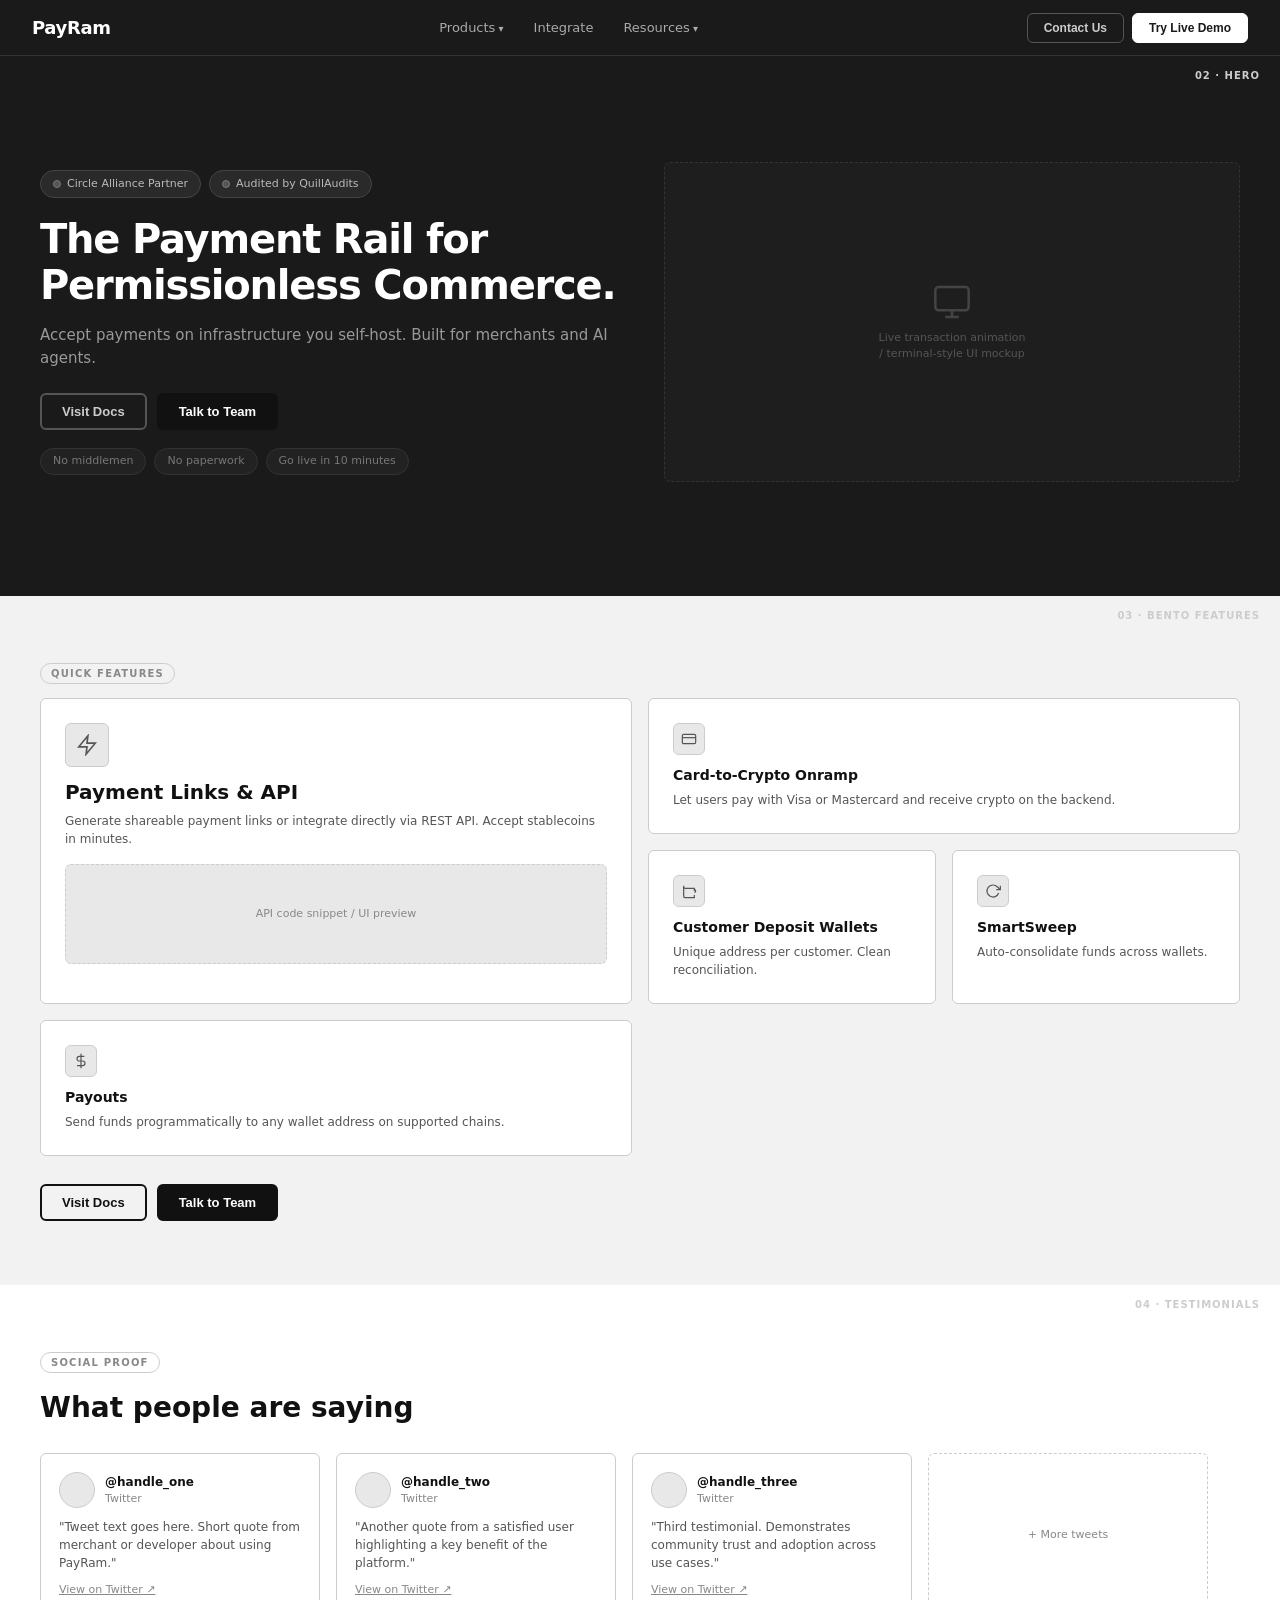
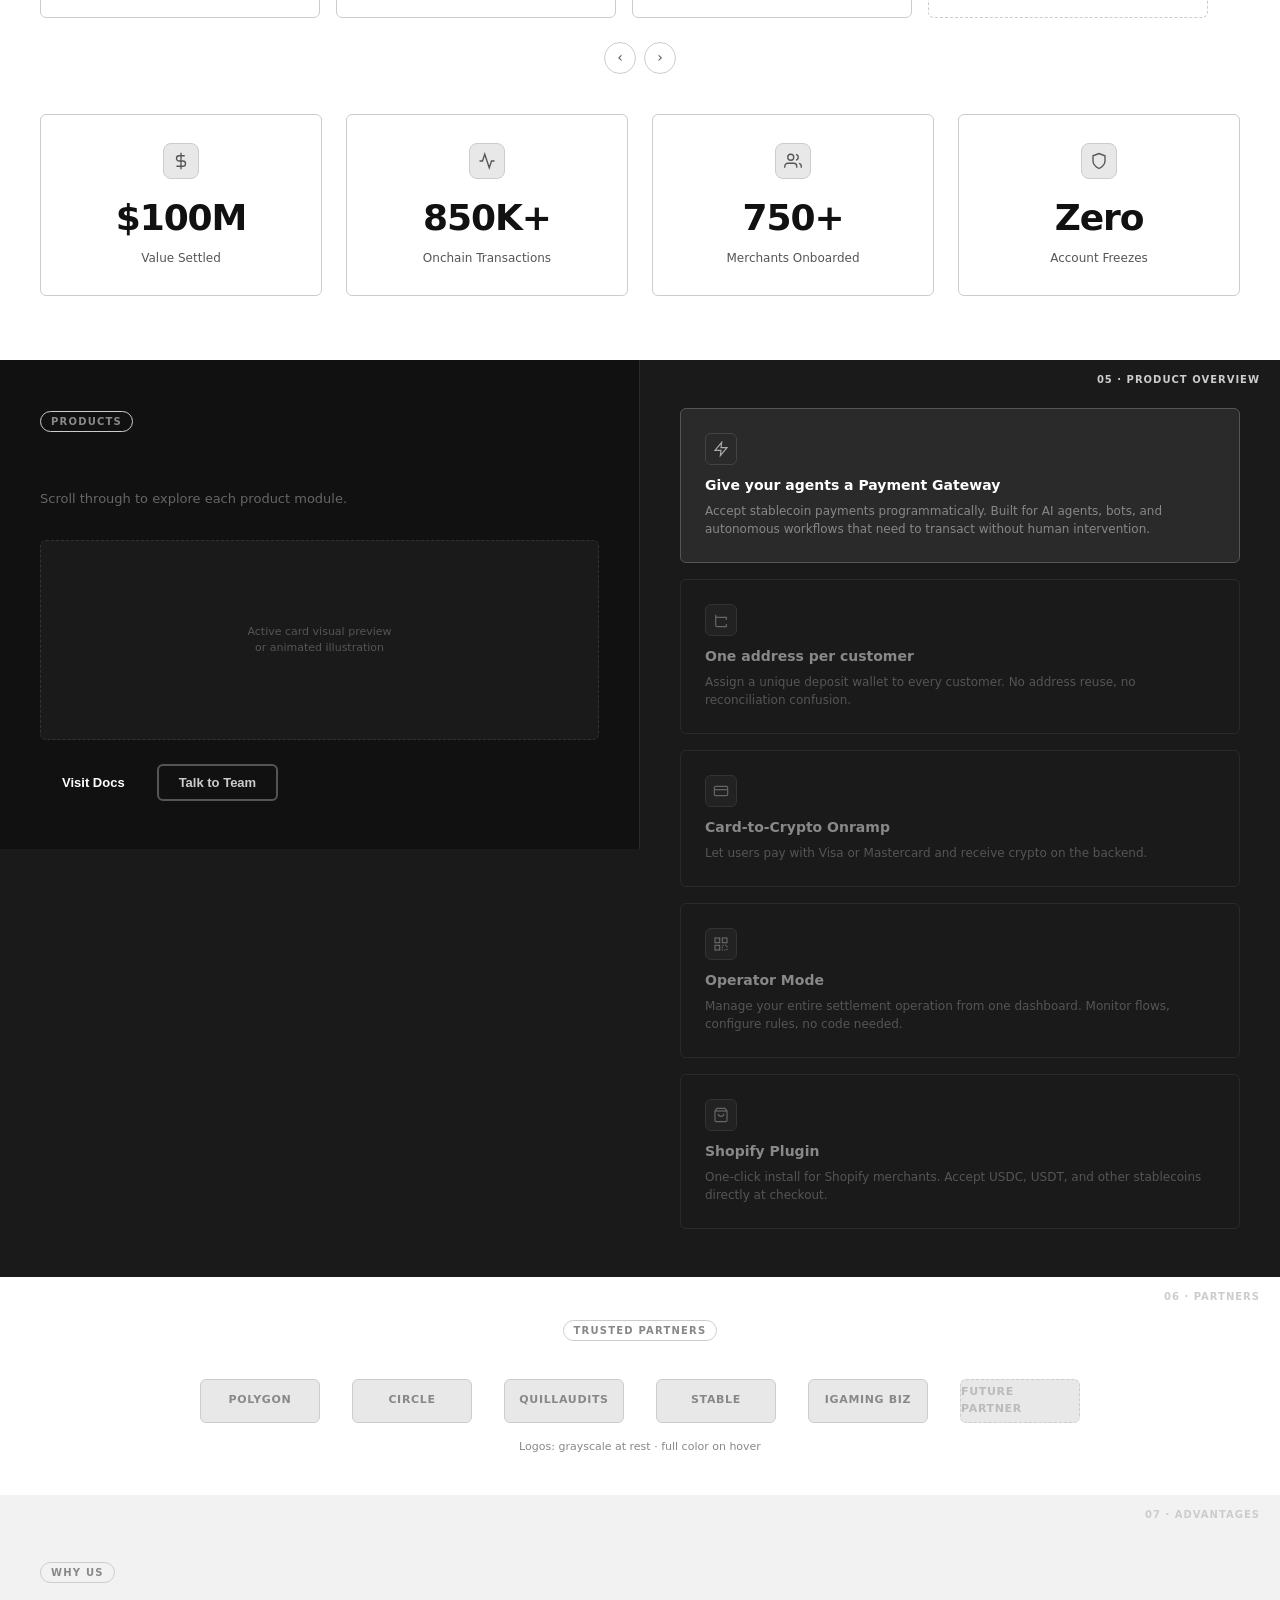
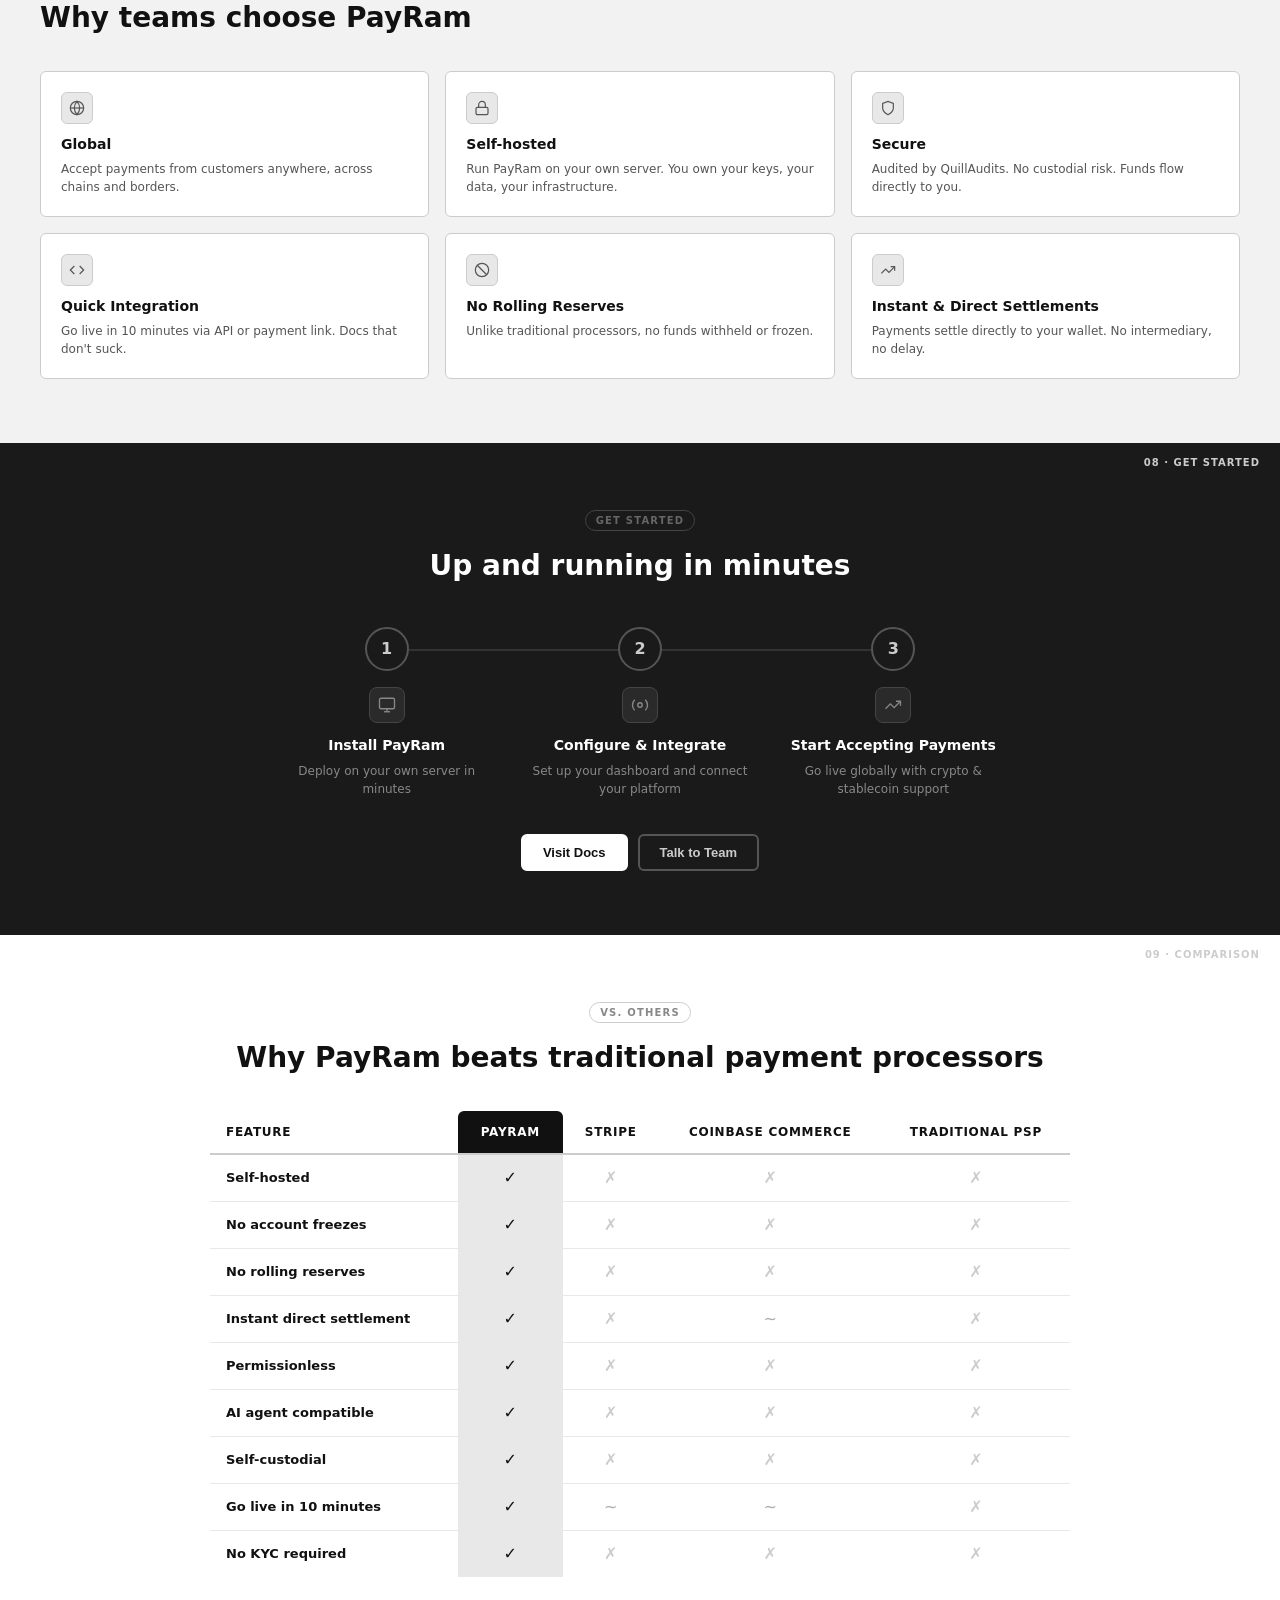
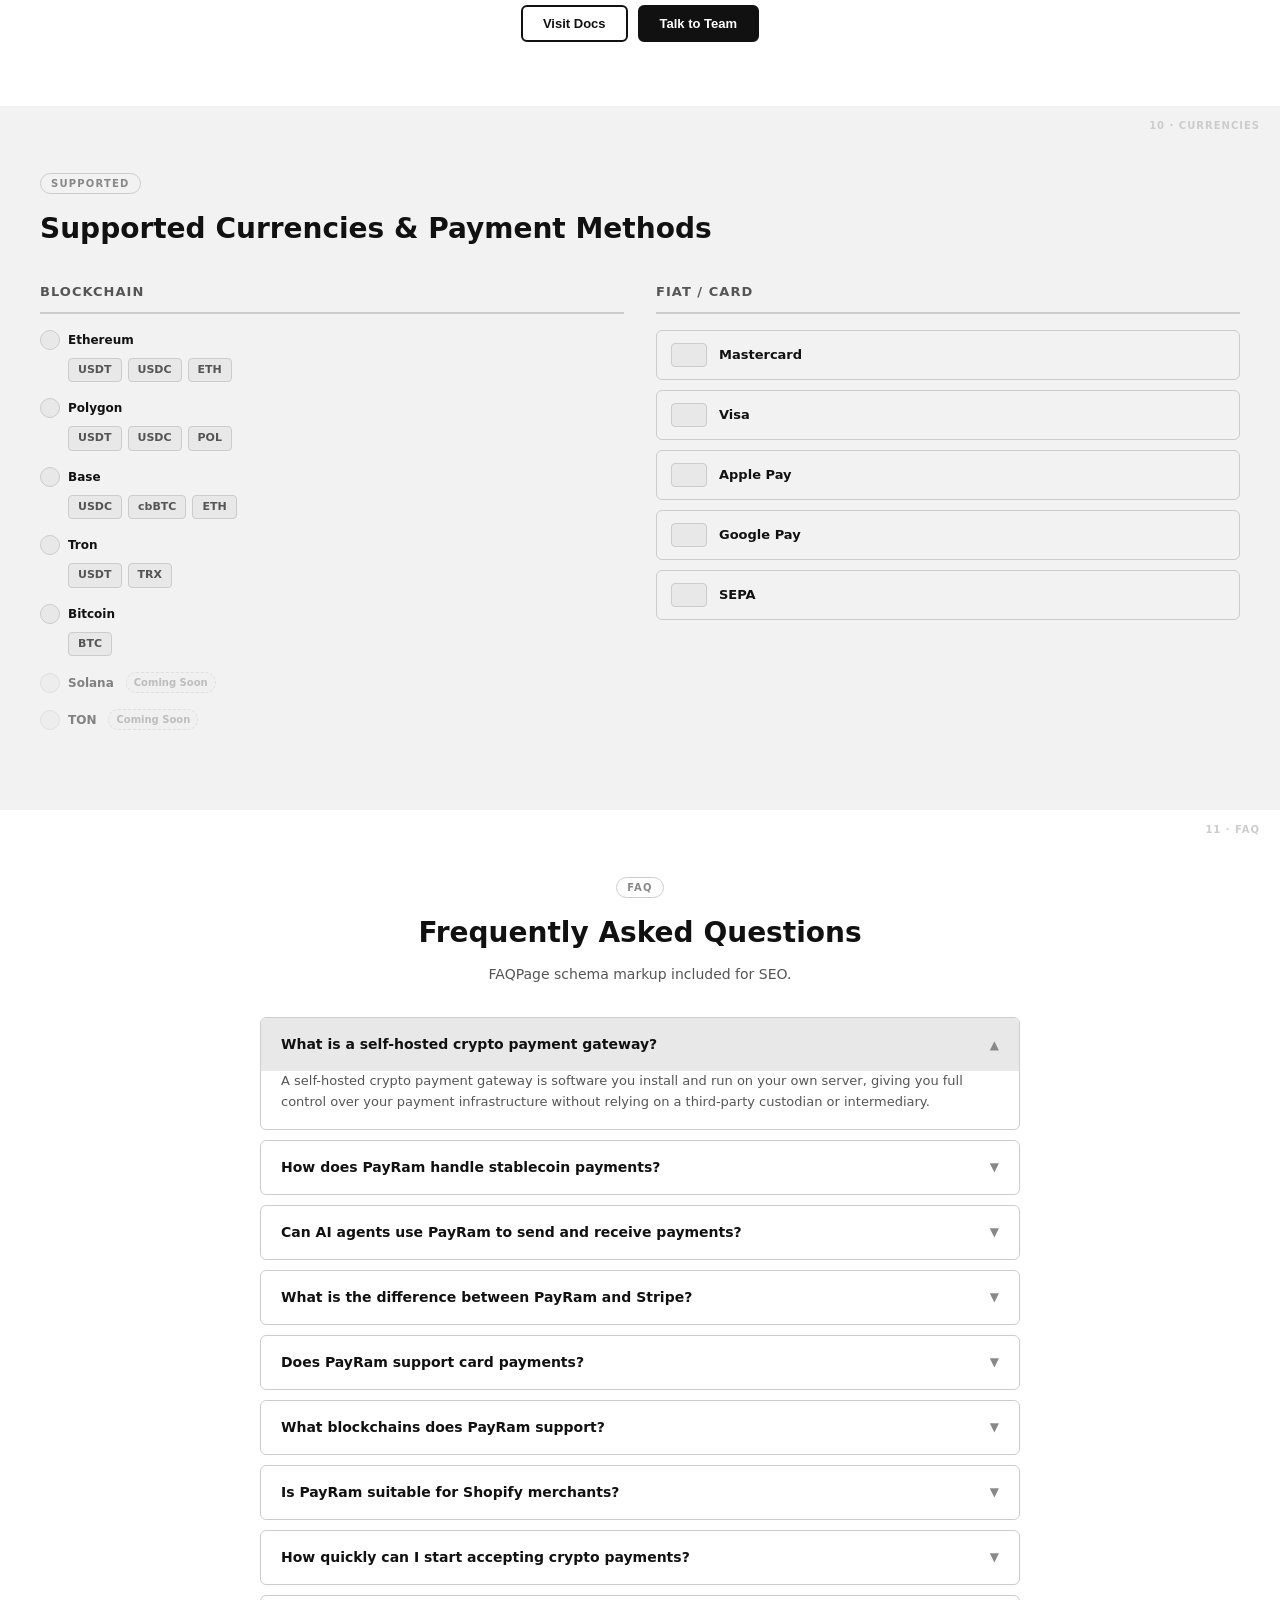
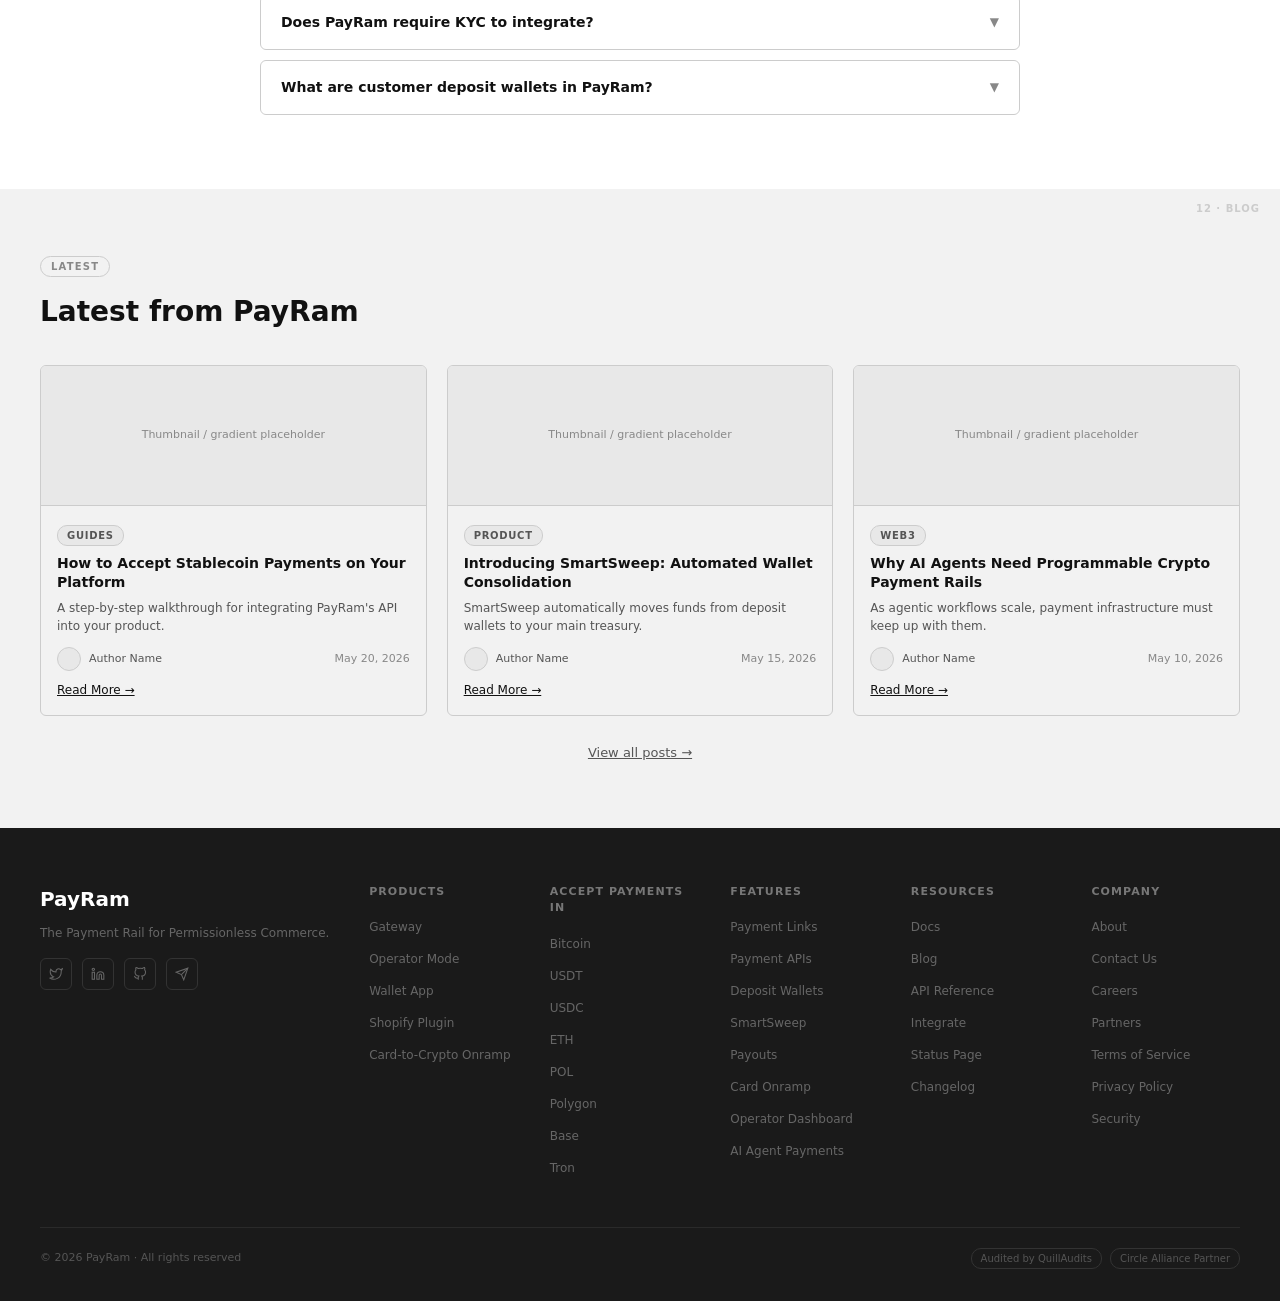
==== index.html @ b1d188c1 "Initial commit: PayRam homepage wireframe All 13 sections from the homepage outline — nav, hero, ben" ====
<!DOCTYPE html>
<html lang="en">
<head>
<meta charset="UTF-8" />
<meta name="viewport" content="width=device-width, initial-scale=1.0" />
<title>PayRam — Homepage Wireframe</title>
<style>
  *, *::before, *::after { box-sizing: border-box; margin: 0; padding: 0; }

  :root {
    --black: #111;
    --dark: #1a1a1a;
    --mid: #555;
    --light: #888;
    --border: #ccc;
    --pale: #e8e8e8;
    --bg: #f2f2f2;
    --white: #fff;
    --radius: 6px;
    --font: 'Inter', system-ui, sans-serif;
  }

  body {
    font-family: var(--font);
    background: var(--white);
    color: var(--black);
    line-height: 1.5;
  }

  /* ── Utility ── */
  .label { font-size: 10px; text-transform: uppercase; letter-spacing: .08em; color: var(--light); }
  .section-tag { display: inline-block; font-size: 10px; font-weight: 700; text-transform: uppercase; letter-spacing: .12em; color: var(--light); border: 1px solid var(--border); border-radius: 20px; padding: 2px 10px; margin-bottom: 14px; }
  .section-heading { font-size: 28px; font-weight: 700; color: var(--black); margin-bottom: 10px; }
  .section-sub { font-size: 14px; color: var(--mid); max-width: 560px; }

  /* Buttons */
  .btn { display: inline-flex; align-items: center; gap: 6px; padding: 9px 20px; border-radius: var(--radius); font-size: 13px; font-weight: 600; cursor: default; user-select: none; }
  .btn-solid { background: var(--black); color: var(--white); border: 2px solid var(--black); }
  .btn-outline { background: transparent; color: var(--black); border: 2px solid var(--black); }
  .btn-row { display: flex; gap: 10px; flex-wrap: wrap; margin-top: 22px; }

  /* Placeholder box */
  .placeholder { background: var(--pale); border: 1.5px dashed var(--border); border-radius: var(--radius); display: flex; align-items: center; justify-content: center; }
  .ph-label { font-size: 11px; color: var(--light); text-align: center; padding: 8px; }

  /* Pill badge */
  .pill { display: inline-flex; align-items: center; gap: 5px; background: var(--pale); border: 1px solid var(--border); border-radius: 20px; padding: 3px 11px; font-size: 11px; color: var(--mid); font-weight: 500; }
  .pill-row { display: flex; flex-wrap: wrap; gap: 8px; margin-top: 14px; }

  /* Card */
  .card { background: var(--white); border: 1.5px solid var(--border); border-radius: var(--radius); padding: 20px; }
  .card-icon { width: 32px; height: 32px; background: var(--pale); border: 1px solid var(--border); border-radius: 6px; display: flex; align-items: center; justify-content: center; margin-bottom: 10px; }
  .card-icon svg { width: 16px; height: 16px; stroke: var(--mid); fill: none; stroke-width: 1.8; }
  .card-title { font-size: 14px; font-weight: 700; color: var(--black); margin-bottom: 5px; }
  .card-desc { font-size: 12px; color: var(--mid); }

  /* Divider annotation */
  .wf-divider { width: 100%; border: none; border-top: 1px dashed #ddd; margin: 0; }

  /* Section wrapper */
  section { padding: 64px 40px; position: relative; }
  section::before { content: attr(data-section); position: absolute; top: 12px; right: 20px; font-size: 10px; font-weight: 700; text-transform: uppercase; letter-spacing: .1em; color: var(--border); }
  .section-dark { background: var(--dark); color: var(--white); }
  .section-dark .section-heading { color: var(--white); }
  .section-dark .section-tag { color: #666; border-color: #444; }
  .section-dark .section-sub { color: #999; }
  .section-dark .card { background: #222; border-color: #333; }
  .section-dark .card-title { color: var(--white); }
  .section-dark .card-desc { color: #999; }
  .section-dark .card-icon { background: #2a2a2a; border-color: #444; }
  .section-dark .card-icon svg { stroke: #888; }
  .section-dark .btn-solid { background: var(--white); color: var(--black); border-color: var(--white); }
  .section-dark .btn-outline { color: var(--white); border-color: var(--white); }
  .section-dark .placeholder { background: #2a2a2a; border-color: #444; }
  .section-dark .ph-label { color: #666; }
  .section-gray { background: var(--bg); }

  /* ══════════════════════════════════════
     1. NAV
  ══════════════════════════════════════ */
  .nav {
    position: sticky; top: 0; z-index: 100;
    background: var(--dark);
    display: flex; align-items: center; justify-content: space-between;
    padding: 0 32px; height: 56px;
    border-bottom: 1px solid #333;
  }
  .nav-logo { font-size: 18px; font-weight: 800; color: var(--white); letter-spacing: -.02em; }
  .nav-links { display: flex; gap: 6px; align-items: center; }
  .nav-link { font-size: 13px; color: #aaa; padding: 6px 12px; border-radius: 4px; cursor: default; }
  .nav-link.has-arrow::after { content: ' ▾'; font-size: 10px; }
  .nav-right { display: flex; gap: 8px; }
  .nav-btn { font-size: 12px; font-weight: 600; padding: 7px 16px; border-radius: var(--radius); cursor: default; }
  .nav-btn-ghost { border: 1.5px solid #555; color: #ccc; background: transparent; }
  .nav-btn-solid { border: 1.5px solid var(--white); color: var(--dark); background: var(--white); }

  /* ══════════════════════════════════════
     2. HERO
  ══════════════════════════════════════ */
  .hero {
    background: var(--dark);
    padding: 72px 40px 80px;
    display: grid;
    grid-template-columns: 1fr 1fr;
    gap: 48px;
    align-items: center;
    min-height: 540px;
  }
  .hero-badges { display: flex; gap: 8px; margin-bottom: 18px; }
  .hero-badge { display: flex; align-items: center; gap: 6px; background: #2a2a2a; border: 1px solid #444; border-radius: 20px; padding: 5px 12px; font-size: 11px; color: #bbb; }
  .badge-dot { width: 8px; height: 8px; background: #555; border-radius: 50%; border: 1px solid #777; }
  .hero-h1 { font-size: 40px; font-weight: 800; color: var(--white); line-height: 1.15; letter-spacing: -.03em; margin-bottom: 16px; }
  .hero-desc { font-size: 15px; color: #999; margin-bottom: 24px; }
  .hero-tags { display: flex; flex-wrap: wrap; gap: 8px; margin-top: 18px; }
  .hero-tag { background: #222; border: 1px solid #333; border-radius: 20px; padding: 4px 12px; font-size: 11px; color: #777; }

  /* ══════════════════════════════════════
     3. BENTO FEATURES
  ══════════════════════════════════════ */
  .bento-grid {
    display: grid;
    grid-template-columns: repeat(4, 1fr);
    grid-template-rows: auto auto;
    gap: 16px;
  }
  .bento-card { padding: 24px; }
  .bento-large { grid-column: span 2; grid-row: span 2; }
  .bento-medium { grid-column: span 2; }
  .bento-small { grid-column: span 1; }
  .bento-large .card-title { font-size: 20px; margin-top: 8px; }
  .bento-large .card-icon { width: 44px; height: 44px; }
  .bento-large .card-icon svg { width: 22px; height: 22px; }
  .bento-large .ph-area { margin-top: 16px; height: 120px; }

  /* ══════════════════════════════════════
     4. TESTIMONIALS & TRACTION
  ══════════════════════════════════════ */
  .tweet-track {
    display: flex; gap: 16px; overflow: hidden;
    padding-bottom: 8px;
  }
  .tweet-card { flex: 0 0 280px; padding: 18px; }
  .tweet-meta { display: flex; align-items: center; gap: 10px; margin-bottom: 10px; }
  .tweet-avatar { width: 36px; height: 36px; border-radius: 50%; background: var(--pale); border: 1.5px solid var(--border); flex-shrink: 0; }
  .tweet-handle { font-size: 12px; font-weight: 700; color: var(--black); }
  .tweet-sub { font-size: 11px; color: var(--light); }
  .tweet-body { font-size: 12px; color: var(--mid); margin-bottom: 10px; line-height: 1.5; }
  .tweet-link { font-size: 11px; color: var(--light); text-decoration: underline; }
  .carousel-nav { display: flex; gap: 8px; margin-top: 16px; justify-content: center; }
  .carousel-arrow { width: 32px; height: 32px; border: 1.5px solid var(--border); border-radius: 50%; display: flex; align-items: center; justify-content: center; font-size: 14px; color: var(--mid); cursor: default; }

  .metrics-grid { display: grid; grid-template-columns: repeat(4, 1fr); gap: 24px; margin-top: 40px; }
  .metric-card { text-align: center; padding: 28px 16px; }
  .metric-icon { width: 36px; height: 36px; background: var(--pale); border: 1px solid var(--border); border-radius: 8px; margin: 0 auto 12px; display: flex; align-items: center; justify-content: center; }
  .metric-icon svg { width: 18px; height: 18px; stroke: var(--mid); fill: none; stroke-width: 1.8; }
  .metric-number { font-size: 36px; font-weight: 800; color: var(--black); letter-spacing: -.03em; }
  .metric-label { font-size: 12px; color: var(--mid); margin-top: 4px; }

  /* ══════════════════════════════════════
     5. PRODUCT OVERVIEW (STICKY SCROLL)
  ══════════════════════════════════════ */
  .scroll-section {
    display: grid;
    grid-template-columns: 1fr 1fr;
    gap: 0;
    min-height: 500px;
  }
  .scroll-left {
    background: #111;
    padding: 48px 40px;
    border-right: 1px solid #2a2a2a;
    position: sticky;
    top: 56px;
    height: fit-content;
  }
  .scroll-right {
    background: var(--dark);
    padding: 48px 40px;
  }
  .scroll-card { padding: 24px; margin-bottom: 16px; border: 1.5px solid #2a2a2a; border-radius: var(--radius); }
  .scroll-card.active { border-color: #555; background: #2a2a2a; }
  .scroll-card:last-child { margin-bottom: 0; }
  .progress-bar { width: 4px; background: #333; border-radius: 2px; position: absolute; left: -16px; top: 0; bottom: 0; }
  .progress-fill { width: 100%; height: 20%; background: #888; border-radius: 2px; }

  /* ══════════════════════════════════════
     6. PARTNERS
  ══════════════════════════════════════ */
  .partners-row {
    display: flex; gap: 32px; align-items: center; justify-content: center; flex-wrap: wrap;
  }
  .partner-logo {
    width: 120px; height: 44px;
    background: var(--pale); border: 1.5px solid var(--border); border-radius: var(--radius);
    display: flex; align-items: center; justify-content: center;
  }
  .partner-logo span { font-size: 11px; font-weight: 600; color: var(--light); text-transform: uppercase; letter-spacing: .06em; }

  /* ══════════════════════════════════════
     7. ADVANTAGES
  ══════════════════════════════════════ */
  .advantages-grid {
    display: grid;
    grid-template-columns: repeat(3, 1fr);
    gap: 16px;
    margin-top: 32px;
  }

  /* ══════════════════════════════════════
     8. GET STARTED
  ══════════════════════════════════════ */
  .steps-row {
    display: flex; gap: 0; align-items: flex-start;
    position: relative;
    margin-top: 40px;
    max-width: 760px;
    margin-left: auto; margin-right: auto;
  }
  .step { flex: 1; text-align: center; position: relative; z-index: 1; padding: 0 16px; }
  .step-num { width: 44px; height: 44px; border-radius: 50%; border: 2px solid #555; display: flex; align-items: center; justify-content: center; margin: 0 auto 16px; font-size: 16px; font-weight: 800; color: #ccc; background: var(--dark); }
  .step-icon { width: 36px; height: 36px; background: #2a2a2a; border: 1px solid #444; border-radius: 8px; margin: 0 auto 12px; display: flex; align-items: center; justify-content: center; }
  .step-icon svg { width: 18px; height: 18px; stroke: #888; fill: none; stroke-width: 1.8; }
  .step-title { font-size: 14px; font-weight: 700; color: var(--white); margin-bottom: 6px; }
  .step-desc { font-size: 12px; color: #888; }
  .steps-connector { position: absolute; top: 22px; left: calc(16.67% + 22px); right: calc(16.67% + 22px); height: 2px; background: #333; z-index: 0; }
  .steps-center { text-align: center; }
  .steps-center .btn-row { justify-content: center; }

  /* ══════════════════════════════════════
     9. COMPARISON TABLE
  ══════════════════════════════════════ */
  .compare-wrap { max-width: 860px; margin: 32px auto 0; overflow-x: auto; }
  .compare-table { width: 100%; border-collapse: collapse; font-size: 13px; }
  .compare-table th { padding: 12px 16px; text-align: center; font-size: 12px; font-weight: 700; text-transform: uppercase; letter-spacing: .06em; border-bottom: 2px solid var(--border); }
  .compare-table th.col-feature { text-align: left; }
  .compare-table th.col-payram { background: var(--black); color: var(--white); border-radius: 6px 6px 0 0; }
  .compare-table td { padding: 11px 16px; border-bottom: 1px solid var(--pale); text-align: center; font-size: 13px; color: var(--mid); }
  .compare-table td.col-feature { text-align: left; font-weight: 600; color: var(--black); }
  .compare-table td.col-payram { background: var(--pale); font-weight: 700; color: var(--black); }
  .compare-table tr:last-child td { border-bottom: none; }
  .compare-table tr:hover td { background: #fafafa; }
  .compare-table tr:hover td.col-payram { background: #e0e0e0; }
  .check-yes { color: var(--black); font-size: 16px; }
  .check-no { color: var(--border); font-size: 16px; }
  .check-warn { color: #aaa; font-size: 16px; }

  /* ══════════════════════════════════════
     10. CURRENCIES
  ══════════════════════════════════════ */
  .currencies-grid { display: grid; grid-template-columns: 1fr 1fr; gap: 32px; margin-top: 32px; }
  .currency-col { }
  .currency-col-title { font-size: 13px; font-weight: 700; text-transform: uppercase; letter-spacing: .08em; color: var(--mid); margin-bottom: 16px; padding-bottom: 10px; border-bottom: 2px solid var(--border); }
  .chain-group { margin-bottom: 16px; }
  .chain-name { font-size: 12px; font-weight: 700; color: var(--black); margin-bottom: 8px; display: flex; align-items: center; gap: 8px; }
  .chain-icon { width: 20px; height: 20px; border-radius: 50%; background: var(--pale); border: 1px solid var(--border); flex-shrink: 0; }
  .token-row { display: flex; flex-wrap: wrap; gap: 6px; margin-left: 28px; }
  .token-badge { background: var(--pale); border: 1px solid var(--border); border-radius: 4px; padding: 3px 9px; font-size: 11px; font-weight: 600; color: var(--mid); }
  .token-badge.coming-soon { opacity: .5; }
  .coming-label { font-size: 10px; background: #eee; border: 1px dashed var(--border); border-radius: 10px; padding: 2px 7px; color: var(--light); margin-left: 4px; }
  .fiat-method { display: flex; align-items: center; gap: 12px; padding: 12px 14px; border: 1.5px solid var(--border); border-radius: var(--radius); margin-bottom: 10px; }
  .fiat-icon { width: 36px; height: 24px; background: var(--pale); border: 1px solid var(--border); border-radius: 4px; flex-shrink: 0; }
  .fiat-name { font-size: 13px; font-weight: 600; color: var(--black); }

  /* ══════════════════════════════════════
     11. FAQ
  ══════════════════════════════════════ */
  .faq-wrap { max-width: 760px; margin: 32px auto 0; }
  .faq-item { border: 1.5px solid var(--border); border-radius: var(--radius); margin-bottom: 10px; overflow: hidden; }
  .faq-q { display: flex; justify-content: space-between; align-items: center; padding: 16px 20px; font-size: 14px; font-weight: 600; color: var(--black); cursor: default; }
  .faq-arrow { font-size: 12px; color: var(--light); flex-shrink: 0; margin-left: 12px; }
  .faq-a { padding: 0 20px 16px; font-size: 13px; color: var(--mid); line-height: 1.6; display: none; }
  .faq-item.open .faq-a { display: block; }
  .faq-item.open .faq-q { background: var(--pale); }

  /* ══════════════════════════════════════
     12. BLOG
  ══════════════════════════════════════ */
  .blog-grid { display: grid; grid-template-columns: repeat(3, 1fr); gap: 20px; margin-top: 32px; }
  .blog-card { border: 1.5px solid var(--border); border-radius: var(--radius); overflow: hidden; }
  .blog-thumb { height: 140px; background: var(--pale); border-bottom: 1.5px solid var(--border); display: flex; align-items: center; justify-content: center; }
  .blog-thumb-label { font-size: 11px; color: var(--light); }
  .blog-body { padding: 16px; }
  .blog-cat { display: inline-block; background: var(--pale); border: 1px solid var(--border); border-radius: 10px; padding: 2px 9px; font-size: 10px; font-weight: 700; text-transform: uppercase; letter-spacing: .07em; color: var(--mid); margin-bottom: 8px; }
  .blog-title { font-size: 14px; font-weight: 700; color: var(--black); margin-bottom: 6px; line-height: 1.4; }
  .blog-excerpt { font-size: 12px; color: var(--mid); margin-bottom: 12px; }
  .blog-footer { display: flex; align-items: center; gap: 8px; }
  .blog-avatar { width: 24px; height: 24px; border-radius: 50%; background: var(--pale); border: 1px solid var(--border); flex-shrink: 0; }
  .blog-author { font-size: 11px; color: var(--mid); }
  .blog-date { font-size: 11px; color: var(--light); margin-left: auto; }
  .blog-read-more { font-size: 12px; color: var(--black); text-decoration: underline; display: block; margin-top: 10px; }
  .view-all { text-align: center; margin-top: 24px; }
  .view-all a { font-size: 13px; color: var(--mid); text-decoration: underline; }

  /* ══════════════════════════════════════
     13. FOOTER
  ══════════════════════════════════════ */
  .footer {
    background: var(--dark);
    padding: 56px 40px 32px;
    color: #bbb;
  }
  .footer-cols { display: grid; grid-template-columns: 2fr 1fr 1fr 1fr 1fr 1fr; gap: 32px; margin-bottom: 40px; }
  .footer-logo { font-size: 20px; font-weight: 800; color: var(--white); margin-bottom: 10px; }
  .footer-tagline { font-size: 12px; color: #666; margin-bottom: 16px; }
  .footer-socials { display: flex; gap: 10px; }
  .footer-social { width: 32px; height: 32px; border: 1.5px solid #333; border-radius: 6px; display: flex; align-items: center; justify-content: center; }
  .footer-social svg { width: 14px; height: 14px; stroke: #666; fill: none; stroke-width: 1.8; }
  .footer-col-title { font-size: 11px; font-weight: 700; text-transform: uppercase; letter-spacing: .1em; color: #777; margin-bottom: 14px; }
  .footer-links { list-style: none; }
  .footer-links li { margin-bottom: 8px; }
  .footer-links a { font-size: 12px; color: #666; text-decoration: none; cursor: default; }
  .footer-bar { border-top: 1px solid #2a2a2a; padding-top: 20px; display: flex; align-items: center; justify-content: space-between; flex-wrap: wrap; gap: 12px; }
  .footer-bar-text { font-size: 11px; color: #555; }
  .footer-bar-badges { display: flex; gap: 8px; }
  .footer-bar-badge { font-size: 10px; color: #555; border: 1px solid #333; border-radius: 10px; padding: 2px 9px; }

  /* ══════════════════════════════════════
     SVG ICONS (inline)
  ══════════════════════════════════════ */
  .i-zap { /* lightning */ }
  .i-layers { /* layers */ }
  .i-credit { /* credit card */ }
  .i-wallet { /* wallet */ }
  .i-refresh { /* refresh */ }
</style>
</head>
<body>

<!-- ─────────────────────────────────────────
     1. NAVIGATION
───────────────────────────────────────── -->
<nav class="nav" data-section="01 · NAV">
  <div class="nav-logo">PayRam</div>
  <div class="nav-links">
    <span class="nav-link has-arrow">Products</span>
    <span class="nav-link">Integrate</span>
    <span class="nav-link has-arrow">Resources</span>
  </div>
  <div class="nav-right">
    <button class="nav-btn nav-btn-ghost">Contact Us</button>
    <button class="nav-btn nav-btn-solid">Try Live Demo</button>
  </div>
</nav>

<!-- ─────────────────────────────────────────
     2. HERO
───────────────────────────────────────── -->
<section class="hero" data-section="02 · HERO">
  <div class="hero-left">
    <div class="hero-badges">
      <div class="hero-badge"><div class="badge-dot"></div> Circle Alliance Partner</div>
      <div class="hero-badge"><div class="badge-dot"></div> Audited by QuillAudits</div>
    </div>
    <h1 class="hero-h1">The Payment Rail for Permissionless Commerce.</h1>
    <p class="hero-desc">Accept payments on infrastructure you self-host. Built for merchants and AI agents.</p>
    <div class="btn-row">
      <button class="btn btn-outline" style="border-color:#555;color:#ccc">Visit Docs</button>
      <button class="btn btn-solid">Talk to Team</button>
    </div>
    <div class="hero-tags">
      <span class="hero-tag">No middlemen</span>
      <span class="hero-tag">No paperwork</span>
      <span class="hero-tag">Go live in 10 minutes</span>
    </div>
  </div>
  <div class="hero-right">
    <div class="placeholder" style="height:320px;border-color:#333;background:#1e1e1e;">
      <div class="ph-label" style="color:#555;">
        <svg width="40" height="40" viewBox="0 0 24 24" fill="none" stroke="#444" stroke-width="1.5" style="margin:0 auto 8px;display:block"><rect x="2" y="3" width="20" height="14" rx="2"/><line x1="8" y1="21" x2="16" y2="21"/><line x1="12" y1="17" x2="12" y2="21"/></svg>
        Live transaction animation<br>/ terminal-style UI mockup
      </div>
    </div>
  </div>
</section>

<!-- ─────────────────────────────────────────
     3. BENTO FEATURES
───────────────────────────────────────── -->
<section class="section-gray" data-section="03 · BENTO FEATURES">
  <span class="section-tag">Quick Features</span>
  <div class="bento-grid">

    <!-- Large card -->
    <div class="card bento-card bento-large">
      <div class="card-icon">
        <svg viewBox="0 0 24 24"><polygon points="13 2 3 14 12 14 11 22 21 10 12 10 13 2"/></svg>
      </div>
      <div class="card-title">Payment Links &amp; API</div>
      <div class="card-desc">Generate shareable payment links or integrate directly via REST API. Accept stablecoins in minutes.</div>
      <div class="placeholder ph-area" style="height:100px;margin-top:16px;">
        <div class="ph-label">API code snippet / UI preview</div>
      </div>
    </div>

    <!-- Medium card -->
    <div class="card bento-card bento-medium">
      <div class="card-icon">
        <svg viewBox="0 0 24 24"><rect x="2" y="5" width="20" height="14" rx="2"/><line x1="2" y1="10" x2="22" y2="10"/></svg>
      </div>
      <div class="card-title">Card-to-Crypto Onramp</div>
      <div class="card-desc">Let users pay with Visa or Mastercard and receive crypto on the backend.</div>
    </div>

    <!-- Small card -->
    <div class="card bento-card bento-small">
      <div class="card-icon">
        <svg viewBox="0 0 24 24"><path d="M20 12V8H6a2 2 0 0 1-2-2V4"/><path d="M4 6v14a2 2 0 0 0 2 2h14v-4"/><path d="M20 14a2 2 0 0 0 0-4"/></svg>
      </div>
      <div class="card-title">Customer Deposit Wallets</div>
      <div class="card-desc">Unique address per customer. Clean reconciliation.</div>
    </div>

    <!-- Small card -->
    <div class="card bento-card bento-small">
      <div class="card-icon">
        <svg viewBox="0 0 24 24"><polyline points="23 4 23 10 17 10"/><path d="M20.49 15a9 9 0 1 1-2.12-9.36L23 10"/></svg>
      </div>
      <div class="card-title">SmartSweep</div>
      <div class="card-desc">Auto-consolidate funds across wallets.</div>
    </div>

    <!-- Medium card -->
    <div class="card bento-card bento-medium">
      <div class="card-icon">
        <svg viewBox="0 0 24 24"><line x1="12" y1="1" x2="12" y2="23"/><path d="M17 5H9.5a3.5 3.5 0 0 0 0 7h5a3.5 3.5 0 0 1 0 7H6"/></svg>
      </div>
      <div class="card-title">Payouts</div>
      <div class="card-desc">Send funds programmatically to any wallet address on supported chains.</div>
    </div>

  </div>
  <div class="btn-row" style="margin-top:28px;">
    <button class="btn btn-outline">Visit Docs</button>
    <button class="btn btn-solid">Talk to Team</button>
  </div>
</section>

<!-- ─────────────────────────────────────────
     4. TESTIMONIALS & TRACTION
───────────────────────────────────────── -->
<section data-section="04 · TESTIMONIALS">
  <span class="section-tag">Social Proof</span>
  <div class="section-heading">What people are saying</div>

  <div style="position:relative;margin-top:24px;">
    <div class="tweet-track">
      <div class="card tweet-card">
        <div class="tweet-meta">
          <div class="tweet-avatar"></div>
          <div><div class="tweet-handle">@handle_one</div><div class="tweet-sub">Twitter</div></div>
        </div>
        <div class="tweet-body">"Tweet text goes here. Short quote from merchant or developer about using PayRam."</div>
        <div class="tweet-link">View on Twitter ↗</div>
      </div>
      <div class="card tweet-card">
        <div class="tweet-meta">
          <div class="tweet-avatar"></div>
          <div><div class="tweet-handle">@handle_two</div><div class="tweet-sub">Twitter</div></div>
        </div>
        <div class="tweet-body">"Another quote from a satisfied user highlighting a key benefit of the platform."</div>
        <div class="tweet-link">View on Twitter ↗</div>
      </div>
      <div class="card tweet-card">
        <div class="tweet-meta">
          <div class="tweet-avatar"></div>
          <div><div class="tweet-handle">@handle_three</div><div class="tweet-sub">Twitter</div></div>
        </div>
        <div class="tweet-body">"Third testimonial. Demonstrates community trust and adoption across use cases."</div>
        <div class="tweet-link">View on Twitter ↗</div>
      </div>
      <div class="card tweet-card" style="border-style:dashed;">
        <div style="height:100%;display:flex;align-items:center;justify-content:center;min-height:120px;">
          <div class="ph-label">+ More tweets</div>
        </div>
      </div>
    </div>
    <div class="carousel-nav">
      <div class="carousel-arrow">‹</div>
      <div class="carousel-arrow">›</div>
    </div>
  </div>

  <div class="metrics-grid">
    <div class="card metric-card">
      <div class="metric-icon"><svg viewBox="0 0 24 24"><line x1="12" y1="1" x2="12" y2="23"/><path d="M17 5H9.5a3.5 3.5 0 0 0 0 7h5a3.5 3.5 0 0 1 0 7H6"/></svg></div>
      <div class="metric-number">$100M</div>
      <div class="metric-label">Value Settled</div>
    </div>
    <div class="card metric-card">
      <div class="metric-icon"><svg viewBox="0 0 24 24"><polyline points="22 12 18 12 15 21 9 3 6 12 2 12"/></svg></div>
      <div class="metric-number">850K+</div>
      <div class="metric-label">Onchain Transactions</div>
    </div>
    <div class="card metric-card">
      <div class="metric-icon"><svg viewBox="0 0 24 24"><path d="M17 21v-2a4 4 0 0 0-4-4H5a4 4 0 0 0-4 4v2"/><circle cx="9" cy="7" r="4"/><path d="M23 21v-2a4 4 0 0 0-3-3.87"/><path d="M16 3.13a4 4 0 0 1 0 7.75"/></svg></div>
      <div class="metric-number">750+</div>
      <div class="metric-label">Merchants Onboarded</div>
    </div>
    <div class="card metric-card">
      <div class="metric-icon"><svg viewBox="0 0 24 24"><path d="M12 22s8-4 8-10V5l-8-3-8 3v7c0 6 8 10 8 10z"/></svg></div>
      <div class="metric-number">Zero</div>
      <div class="metric-label">Account Freezes</div>
    </div>
  </div>
</section>

<!-- ─────────────────────────────────────────
     5. PRODUCT OVERVIEW (STICKY SCROLL)
───────────────────────────────────────── -->
<section style="padding:0;background:var(--dark);" data-section="05 · PRODUCT OVERVIEW">
  <div class="scroll-section">
    <div class="scroll-left">
      <span class="section-tag">Products</span>
      <div class="section-heading" style="font-size:22px;">Everything you need to accept payments.</div>
      <p style="font-size:13px;color:#666;margin-top:8px;margin-bottom:32px;">Scroll through to explore each product module.</p>
      <div class="placeholder" style="height:200px;border-color:#333;background:#1a1a1a;">
        <div class="ph-label" style="color:#555;">Active card visual preview<br>or animated illustration</div>
      </div>
      <div class="btn-row" style="margin-top:24px;">
        <button class="btn btn-solid">Visit Docs</button>
        <button class="btn btn-outline" style="border-color:#555;color:#ccc;">Talk to Team</button>
      </div>
    </div>
    <div class="scroll-right">
      <div class="scroll-card active">
        <div class="card-icon" style="background:#2a2a2a;border-color:#444;"><svg style="width:16px;height:16px;stroke:#aaa;fill:none;stroke-width:1.8;" viewBox="0 0 24 24"><polygon points="13 2 3 14 12 14 11 22 21 10 12 10 13 2"/></svg></div>
        <div class="card-title" style="color:#fff;">Give your agents a Payment Gateway</div>
        <div class="card-desc" style="color:#888;margin-top:6px;">Accept stablecoin payments programmatically. Built for AI agents, bots, and autonomous workflows that need to transact without human intervention.</div>
      </div>
      <div class="scroll-card">
        <div class="card-icon" style="background:#222;border-color:#333;"><svg style="width:16px;height:16px;stroke:#666;fill:none;stroke-width:1.8;" viewBox="0 0 24 24"><path d="M20 12V8H6a2 2 0 0 1-2-2V4"/><path d="M4 6v14a2 2 0 0 0 2 2h14v-4"/></svg></div>
        <div class="card-title" style="color:#888;">One address per customer</div>
        <div class="card-desc" style="color:#555;margin-top:6px;">Assign a unique deposit wallet to every customer. No address reuse, no reconciliation confusion.</div>
      </div>
      <div class="scroll-card">
        <div class="card-icon" style="background:#222;border-color:#333;"><svg style="width:16px;height:16px;stroke:#666;fill:none;stroke-width:1.8;" viewBox="0 0 24 24"><rect x="2" y="5" width="20" height="14" rx="2"/><line x1="2" y1="10" x2="22" y2="10"/></svg></div>
        <div class="card-title" style="color:#888;">Card-to-Crypto Onramp</div>
        <div class="card-desc" style="color:#555;margin-top:6px;">Let users pay with Visa or Mastercard and receive crypto on the backend.</div>
      </div>
      <div class="scroll-card">
        <div class="card-icon" style="background:#222;border-color:#333;"><svg style="width:16px;height:16px;stroke:#666;fill:none;stroke-width:1.8;" viewBox="0 0 24 24"><rect x="3" y="3" width="7" height="7"/><rect x="14" y="3" width="7" height="7"/><rect x="3" y="14" width="7" height="7"/><path d="M14 14h7v7h-7z" stroke-dasharray="2 2"/></svg></div>
        <div class="card-title" style="color:#888;">Operator Mode</div>
        <div class="card-desc" style="color:#555;margin-top:6px;">Manage your entire settlement operation from one dashboard. Monitor flows, configure rules, no code needed.</div>
      </div>
      <div class="scroll-card">
        <div class="card-icon" style="background:#222;border-color:#333;"><svg style="width:16px;height:16px;stroke:#666;fill:none;stroke-width:1.8;" viewBox="0 0 24 24"><path d="M6 2L3 6v14a2 2 0 0 0 2 2h14a2 2 0 0 0 2-2V6l-3-4z"/><line x1="3" y1="6" x2="21" y2="6"/><path d="M16 10a4 4 0 0 1-8 0"/></svg></div>
        <div class="card-title" style="color:#888;">Shopify Plugin</div>
        <div class="card-desc" style="color:#555;margin-top:6px;">One-click install for Shopify merchants. Accept USDC, USDT, and other stablecoins directly at checkout.</div>
      </div>
    </div>
  </div>
</section>

<!-- ─────────────────────────────────────────
     6. PARTNERS
───────────────────────────────────────── -->
<section data-section="06 · PARTNERS" style="padding:40px;">
  <div style="text-align:center;margin-bottom:24px;">
    <span class="section-tag">Trusted Partners</span>
  </div>
  <div class="partners-row">
    <div class="partner-logo"><span>Polygon</span></div>
    <div class="partner-logo"><span>Circle</span></div>
    <div class="partner-logo"><span>QuillAudits</span></div>
    <div class="partner-logo"><span>Stable</span></div>
    <div class="partner-logo"><span>iGaming Biz</span></div>
    <div class="partner-logo" style="border-style:dashed;"><span style="color:#bbb">Future Partner</span></div>
  </div>
  <p style="text-align:center;font-size:11px;color:var(--light);margin-top:16px;">Logos: grayscale at rest · full color on hover</p>
</section>

<!-- ─────────────────────────────────────────
     7. ADVANTAGES
───────────────────────────────────────── -->
<section class="section-gray" data-section="07 · ADVANTAGES">
  <span class="section-tag">Why Us</span>
  <div class="section-heading">Why teams choose PayRam</div>
  <div class="advantages-grid">
    <div class="card">
      <div class="card-icon"><svg viewBox="0 0 24 24"><circle cx="12" cy="12" r="10"/><line x1="2" y1="12" x2="22" y2="12"/><path d="M12 2a15.3 15.3 0 0 1 4 10 15.3 15.3 0 0 1-4 10 15.3 15.3 0 0 1-4-10 15.3 15.3 0 0 1 4-10z"/></svg></div>
      <div class="card-title">Global</div>
      <div class="card-desc">Accept payments from customers anywhere, across chains and borders.</div>
    </div>
    <div class="card">
      <div class="card-icon"><svg viewBox="0 0 24 24"><rect x="3" y="11" width="18" height="11" rx="2"/><path d="M7 11V7a5 5 0 0 1 10 0v4"/></svg></div>
      <div class="card-title">Self-hosted</div>
      <div class="card-desc">Run PayRam on your own server. You own your keys, your data, your infrastructure.</div>
    </div>
    <div class="card">
      <div class="card-icon"><svg viewBox="0 0 24 24"><path d="M12 22s8-4 8-10V5l-8-3-8 3v7c0 6 8 10 8 10z"/></svg></div>
      <div class="card-title">Secure</div>
      <div class="card-desc">Audited by QuillAudits. No custodial risk. Funds flow directly to you.</div>
    </div>
    <div class="card">
      <div class="card-icon"><svg viewBox="0 0 24 24"><polyline points="16 18 22 12 16 6"/><polyline points="8 6 2 12 8 18"/></svg></div>
      <div class="card-title">Quick Integration</div>
      <div class="card-desc">Go live in 10 minutes via API or payment link. Docs that don't suck.</div>
    </div>
    <div class="card">
      <div class="card-icon"><svg viewBox="0 0 24 24"><circle cx="12" cy="12" r="10"/><line x1="4.93" y1="4.93" x2="19.07" y2="19.07"/></svg></div>
      <div class="card-title">No Rolling Reserves</div>
      <div class="card-desc">Unlike traditional processors, no funds withheld or frozen.</div>
    </div>
    <div class="card">
      <div class="card-icon"><svg viewBox="0 0 24 24"><polyline points="22 7 13.5 15.5 8.5 10.5 2 17"/><polyline points="16 7 22 7 22 13"/></svg></div>
      <div class="card-title">Instant &amp; Direct Settlements</div>
      <div class="card-desc">Payments settle directly to your wallet. No intermediary, no delay.</div>
    </div>
  </div>
</section>

<!-- ─────────────────────────────────────────
     8. GET STARTED
───────────────────────────────────────── -->
<section class="section-dark" data-section="08 · GET STARTED">
  <div class="steps-center">
    <span class="section-tag">Get Started</span>
    <div class="section-heading" style="text-align:center;">Up and running in minutes</div>
  </div>
  <div class="steps-row">
    <div class="steps-connector"></div>
    <div class="step">
      <div class="step-num">1</div>
      <div class="step-icon">
        <svg viewBox="0 0 24 24"><rect x="2" y="3" width="20" height="14" rx="2"/><line x1="8" y1="21" x2="16" y2="21"/><line x1="12" y1="17" x2="12" y2="21"/></svg>
      </div>
      <div class="step-title">Install PayRam</div>
      <div class="step-desc">Deploy on your own server in minutes</div>
    </div>
    <div class="step">
      <div class="step-num">2</div>
      <div class="step-icon">
        <svg viewBox="0 0 24 24"><circle cx="12" cy="12" r="3"/><path d="M19.07 4.93a10 10 0 0 1 0 14.14M4.93 4.93a10 10 0 0 0 0 14.14"/></svg>
      </div>
      <div class="step-title">Configure &amp; Integrate</div>
      <div class="step-desc">Set up your dashboard and connect your platform</div>
    </div>
    <div class="step">
      <div class="step-num">3</div>
      <div class="step-icon">
        <svg viewBox="0 0 24 24"><polyline points="22 7 13.5 15.5 8.5 10.5 2 17"/><polyline points="16 7 22 7 22 13"/></svg>
      </div>
      <div class="step-title">Start Accepting Payments</div>
      <div class="step-desc">Go live globally with crypto &amp; stablecoin support</div>
    </div>
  </div>
  <div class="btn-row" style="justify-content:center;margin-top:36px;">
    <button class="btn btn-solid">Visit Docs</button>
    <button class="btn btn-outline" style="border-color:#555;color:#ccc;">Talk to Team</button>
  </div>
</section>

<!-- ─────────────────────────────────────────
     9. COMPARISON TABLE
───────────────────────────────────────── -->
<section data-section="09 · COMPARISON">
  <div style="text-align:center;">
    <span class="section-tag">vs. Others</span>
    <div class="section-heading">Why PayRam beats traditional payment processors</div>
  </div>
  <div class="compare-wrap">
    <table class="compare-table">
      <thead>
        <tr>
          <th class="col-feature">Feature</th>
          <th class="col-payram">PayRam</th>
          <th>Stripe</th>
          <th>Coinbase Commerce</th>
          <th>Traditional PSP</th>
        </tr>
      </thead>
      <tbody>
        <tr><td class="col-feature">Self-hosted</td><td class="col-payram"><span class="check-yes">✓</span></td><td><span class="check-no">✗</span></td><td><span class="check-no">✗</span></td><td><span class="check-no">✗</span></td></tr>
        <tr><td class="col-feature">No account freezes</td><td class="col-payram"><span class="check-yes">✓</span></td><td><span class="check-no">✗</span></td><td><span class="check-no">✗</span></td><td><span class="check-no">✗</span></td></tr>
        <tr><td class="col-feature">No rolling reserves</td><td class="col-payram"><span class="check-yes">✓</span></td><td><span class="check-no">✗</span></td><td><span class="check-no">✗</span></td><td><span class="check-no">✗</span></td></tr>
        <tr><td class="col-feature">Instant direct settlement</td><td class="col-payram"><span class="check-yes">✓</span></td><td><span class="check-no">✗</span></td><td><span class="check-warn">~</span></td><td><span class="check-no">✗</span></td></tr>
        <tr><td class="col-feature">Permissionless</td><td class="col-payram"><span class="check-yes">✓</span></td><td><span class="check-no">✗</span></td><td><span class="check-no">✗</span></td><td><span class="check-no">✗</span></td></tr>
        <tr><td class="col-feature">AI agent compatible</td><td class="col-payram"><span class="check-yes">✓</span></td><td><span class="check-no">✗</span></td><td><span class="check-no">✗</span></td><td><span class="check-no">✗</span></td></tr>
        <tr><td class="col-feature">Self-custodial</td><td class="col-payram"><span class="check-yes">✓</span></td><td><span class="check-no">✗</span></td><td><span class="check-no">✗</span></td><td><span class="check-no">✗</span></td></tr>
        <tr><td class="col-feature">Go live in 10 minutes</td><td class="col-payram"><span class="check-yes">✓</span></td><td><span class="check-warn">~</span></td><td><span class="check-warn">~</span></td><td><span class="check-no">✗</span></td></tr>
        <tr><td class="col-feature">No KYC required</td><td class="col-payram"><span class="check-yes">✓</span></td><td><span class="check-no">✗</span></td><td><span class="check-no">✗</span></td><td><span class="check-no">✗</span></td></tr>
      </tbody>
    </table>
  </div>
  <div class="btn-row" style="justify-content:center;margin-top:28px;">
    <button class="btn btn-outline">Visit Docs</button>
    <button class="btn btn-solid">Talk to Team</button>
  </div>
</section>

<!-- ─────────────────────────────────────────
     10. CURRENCIES & PAYMENT METHODS
───────────────────────────────────────── -->
<section class="section-gray" data-section="10 · CURRENCIES">
  <span class="section-tag">Supported</span>
  <div class="section-heading">Supported Currencies &amp; Payment Methods</div>
  <div class="currencies-grid">
    <div class="currency-col">
      <div class="currency-col-title">Blockchain</div>
      <div class="chain-group">
        <div class="chain-name"><div class="chain-icon"></div>Ethereum</div>
        <div class="token-row"><span class="token-badge">USDT</span><span class="token-badge">USDC</span><span class="token-badge">ETH</span></div>
      </div>
      <div class="chain-group">
        <div class="chain-name"><div class="chain-icon"></div>Polygon</div>
        <div class="token-row"><span class="token-badge">USDT</span><span class="token-badge">USDC</span><span class="token-badge">POL</span></div>
      </div>
      <div class="chain-group">
        <div class="chain-name"><div class="chain-icon"></div>Base</div>
        <div class="token-row"><span class="token-badge">USDC</span><span class="token-badge">cbBTC</span><span class="token-badge">ETH</span></div>
      </div>
      <div class="chain-group">
        <div class="chain-name"><div class="chain-icon"></div>Tron</div>
        <div class="token-row"><span class="token-badge">USDT</span><span class="token-badge">TRX</span></div>
      </div>
      <div class="chain-group">
        <div class="chain-name"><div class="chain-icon"></div>Bitcoin</div>
        <div class="token-row"><span class="token-badge">BTC</span></div>
      </div>
      <div class="chain-group" style="opacity:.5;">
        <div class="chain-name"><div class="chain-icon"></div>Solana <span class="coming-label">Coming Soon</span></div>
      </div>
      <div class="chain-group" style="opacity:.5;">
        <div class="chain-name"><div class="chain-icon"></div>TON <span class="coming-label">Coming Soon</span></div>
      </div>
    </div>
    <div class="currency-col">
      <div class="currency-col-title">Fiat / Card</div>
      <div class="fiat-method"><div class="fiat-icon"></div><div class="fiat-name">Mastercard</div></div>
      <div class="fiat-method"><div class="fiat-icon"></div><div class="fiat-name">Visa</div></div>
      <div class="fiat-method"><div class="fiat-icon"></div><div class="fiat-name">Apple Pay</div></div>
      <div class="fiat-method"><div class="fiat-icon"></div><div class="fiat-name">Google Pay</div></div>
      <div class="fiat-method"><div class="fiat-icon"></div><div class="fiat-name">SEPA</div></div>
    </div>
  </div>
</section>

<!-- ─────────────────────────────────────────
     11. FAQ
───────────────────────────────────────── -->
<section data-section="11 · FAQ">
  <div style="text-align:center;">
    <span class="section-tag">FAQ</span>
    <div class="section-heading">Frequently Asked Questions</div>
    <p class="section-sub" style="margin:0 auto;">FAQPage schema markup included for SEO.</p>
  </div>
  <div class="faq-wrap">
    <div class="faq-item open">
      <div class="faq-q">What is a self-hosted crypto payment gateway? <span class="faq-arrow">▲</span></div>
      <div class="faq-a">A self-hosted crypto payment gateway is software you install and run on your own server, giving you full control over your payment infrastructure without relying on a third-party custodian or intermediary.</div>
    </div>
    <div class="faq-item">
      <div class="faq-q">How does PayRam handle stablecoin payments? <span class="faq-arrow">▼</span></div>
      <div class="faq-a">PayRam accepts USDT, USDC, and other major stablecoins across Ethereum, Polygon, Base, and Tron. Payments settle directly to your wallet with no intermediary holding your funds.</div>
    </div>
    <div class="faq-item">
      <div class="faq-q">Can AI agents use PayRam to send and receive payments? <span class="faq-arrow">▼</span></div>
      <div class="faq-a"></div>
    </div>
    <div class="faq-item">
      <div class="faq-q">What is the difference between PayRam and Stripe? <span class="faq-arrow">▼</span></div>
      <div class="faq-a"></div>
    </div>
    <div class="faq-item">
      <div class="faq-q">Does PayRam support card payments? <span class="faq-arrow">▼</span></div>
      <div class="faq-a"></div>
    </div>
    <div class="faq-item">
      <div class="faq-q">What blockchains does PayRam support? <span class="faq-arrow">▼</span></div>
      <div class="faq-a"></div>
    </div>
    <div class="faq-item">
      <div class="faq-q">Is PayRam suitable for Shopify merchants? <span class="faq-arrow">▼</span></div>
      <div class="faq-a"></div>
    </div>
    <div class="faq-item">
      <div class="faq-q">How quickly can I start accepting crypto payments? <span class="faq-arrow">▼</span></div>
      <div class="faq-a"></div>
    </div>
    <div class="faq-item">
      <div class="faq-q">Does PayRam require KYC to integrate? <span class="faq-arrow">▼</span></div>
      <div class="faq-a"></div>
    </div>
    <div class="faq-item">
      <div class="faq-q">What are customer deposit wallets in PayRam? <span class="faq-arrow">▼</span></div>
      <div class="faq-a"></div>
    </div>
  </div>
</section>

<!-- ─────────────────────────────────────────
     12. BLOG
───────────────────────────────────────── -->
<section class="section-gray" data-section="12 · BLOG">
  <span class="section-tag">Latest</span>
  <div class="section-heading">Latest from PayRam</div>
  <div class="blog-grid">
    <div class="blog-card">
      <div class="blog-thumb"><div class="blog-thumb-label">Thumbnail / gradient placeholder</div></div>
      <div class="blog-body">
        <span class="blog-cat">Guides</span>
        <div class="blog-title">How to Accept Stablecoin Payments on Your Platform</div>
        <div class="blog-excerpt">A step-by-step walkthrough for integrating PayRam's API into your product.</div>
        <div class="blog-footer">
          <div class="blog-avatar"></div>
          <div class="blog-author">Author Name</div>
          <div class="blog-date">May 20, 2026</div>
        </div>
        <a class="blog-read-more" href="#">Read More →</a>
      </div>
    </div>
    <div class="blog-card">
      <div class="blog-thumb"><div class="blog-thumb-label">Thumbnail / gradient placeholder</div></div>
      <div class="blog-body">
        <span class="blog-cat">Product</span>
        <div class="blog-title">Introducing SmartSweep: Automated Wallet Consolidation</div>
        <div class="blog-excerpt">SmartSweep automatically moves funds from deposit wallets to your main treasury.</div>
        <div class="blog-footer">
          <div class="blog-avatar"></div>
          <div class="blog-author">Author Name</div>
          <div class="blog-date">May 15, 2026</div>
        </div>
        <a class="blog-read-more" href="#">Read More →</a>
      </div>
    </div>
    <div class="blog-card">
      <div class="blog-thumb"><div class="blog-thumb-label">Thumbnail / gradient placeholder</div></div>
      <div class="blog-body">
        <span class="blog-cat">Web3</span>
        <div class="blog-title">Why AI Agents Need Programmable Crypto Payment Rails</div>
        <div class="blog-excerpt">As agentic workflows scale, payment infrastructure must keep up with them.</div>
        <div class="blog-footer">
          <div class="blog-avatar"></div>
          <div class="blog-author">Author Name</div>
          <div class="blog-date">May 10, 2026</div>
        </div>
        <a class="blog-read-more" href="#">Read More →</a>
      </div>
    </div>
  </div>
  <div class="view-all"><a href="#">View all posts →</a></div>
</section>

<!-- ─────────────────────────────────────────
     13. FOOTER
───────────────────────────────────────── -->
<footer class="footer" data-section="13 · FOOTER">
  <div class="footer-cols">
    <div>
      <div class="footer-logo">PayRam</div>
      <div class="footer-tagline">The Payment Rail for Permissionless Commerce.</div>
      <div class="footer-socials">
        <div class="footer-social"><svg viewBox="0 0 24 24"><path d="M23 3a10.9 10.9 0 0 1-3.14 1.53 4.48 4.48 0 0 0-7.86 3v1A10.66 10.66 0 0 1 3 4s-4 9 5 13a11.64 11.64 0 0 1-7 2c9 5 20 0 20-11.5a4.5 4.5 0 0 0-.08-.83A7.72 7.72 0 0 0 23 3z"/></svg></div>
        <div class="footer-social"><svg viewBox="0 0 24 24"><path d="M16 8a6 6 0 0 1 6 6v7h-4v-7a2 2 0 0 0-2-2 2 2 0 0 0-2 2v7h-4v-7a6 6 0 0 1 6-6z"/><rect x="2" y="9" width="4" height="12"/><circle cx="4" cy="4" r="2"/></svg></div>
        <div class="footer-social"><svg viewBox="0 0 24 24"><path d="M9 19c-5 1.5-5-2.5-7-3m14 6v-3.87a3.37 3.37 0 0 0-.94-2.61c3.14-.35 6.44-1.54 6.44-7A5.44 5.44 0 0 0 20 4.77 5.07 5.07 0 0 0 19.91 1S18.73.65 16 2.48a13.38 13.38 0 0 0-7 0C6.27.65 5.09 1 5.09 1A5.07 5.07 0 0 0 5 4.77a5.44 5.44 0 0 0-1.5 3.78c0 5.42 3.3 6.61 6.44 7A3.37 3.37 0 0 0 9 18.13V22"/></svg></div>
        <div class="footer-social"><svg viewBox="0 0 24 24"><line x1="22" y1="2" x2="11" y2="13"/><polygon points="22 2 15 22 11 13 2 9 22 2"/></svg></div>
      </div>
    </div>
    <div>
      <div class="footer-col-title">Products</div>
      <ul class="footer-links">
        <li><a href="#">Gateway</a></li>
        <li><a href="#">Operator Mode</a></li>
        <li><a href="#">Wallet App</a></li>
        <li><a href="#">Shopify Plugin</a></li>
        <li><a href="#">Card-to-Crypto Onramp</a></li>
      </ul>
    </div>
    <div>
      <div class="footer-col-title">Accept Payments in</div>
      <ul class="footer-links">
        <li><a href="#">Bitcoin</a></li>
        <li><a href="#">USDT</a></li>
        <li><a href="#">USDC</a></li>
        <li><a href="#">ETH</a></li>
        <li><a href="#">POL</a></li>
        <li><a href="#">Polygon</a></li>
        <li><a href="#">Base</a></li>
        <li><a href="#">Tron</a></li>
      </ul>
    </div>
    <div>
      <div class="footer-col-title">Features</div>
      <ul class="footer-links">
        <li><a href="#">Payment Links</a></li>
        <li><a href="#">Payment APIs</a></li>
        <li><a href="#">Deposit Wallets</a></li>
        <li><a href="#">SmartSweep</a></li>
        <li><a href="#">Payouts</a></li>
        <li><a href="#">Card Onramp</a></li>
        <li><a href="#">Operator Dashboard</a></li>
        <li><a href="#">AI Agent Payments</a></li>
      </ul>
    </div>
    <div>
      <div class="footer-col-title">Resources</div>
      <ul class="footer-links">
        <li><a href="#">Docs</a></li>
        <li><a href="#">Blog</a></li>
        <li><a href="#">API Reference</a></li>
        <li><a href="#">Integrate</a></li>
        <li><a href="#">Status Page</a></li>
        <li><a href="#">Changelog</a></li>
      </ul>
    </div>
    <div>
      <div class="footer-col-title">Company</div>
      <ul class="footer-links">
        <li><a href="#">About</a></li>
        <li><a href="#">Contact Us</a></li>
        <li><a href="#">Careers</a></li>
        <li><a href="#">Partners</a></li>
        <li><a href="#">Terms of Service</a></li>
        <li><a href="#">Privacy Policy</a></li>
        <li><a href="#">Security</a></li>
      </ul>
    </div>
  </div>
  <div class="footer-bar">
    <div class="footer-bar-text">© 2026 PayRam · All rights reserved</div>
    <div class="footer-bar-badges">
      <span class="footer-bar-badge">Audited by QuillAudits</span>
      <span class="footer-bar-badge">Circle Alliance Partner</span>
    </div>
  </div>
</footer>

</body>
</html>
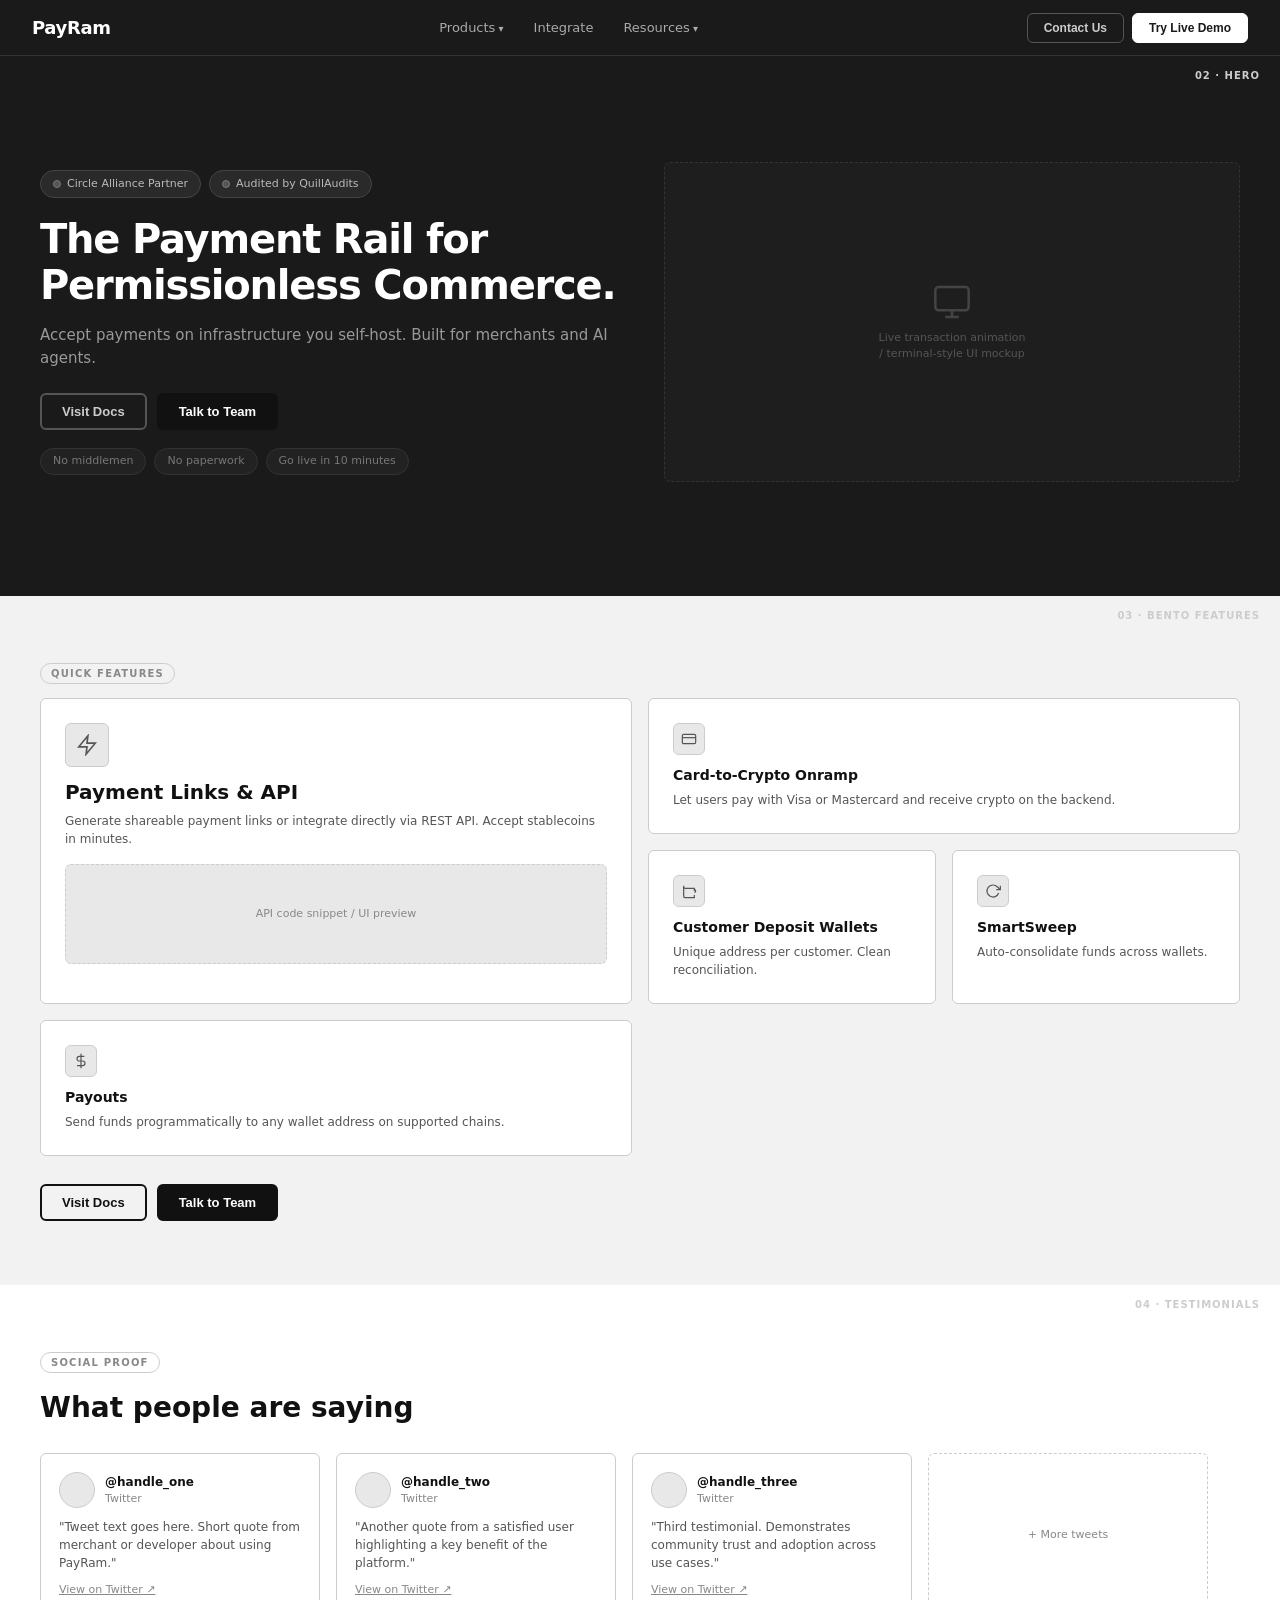
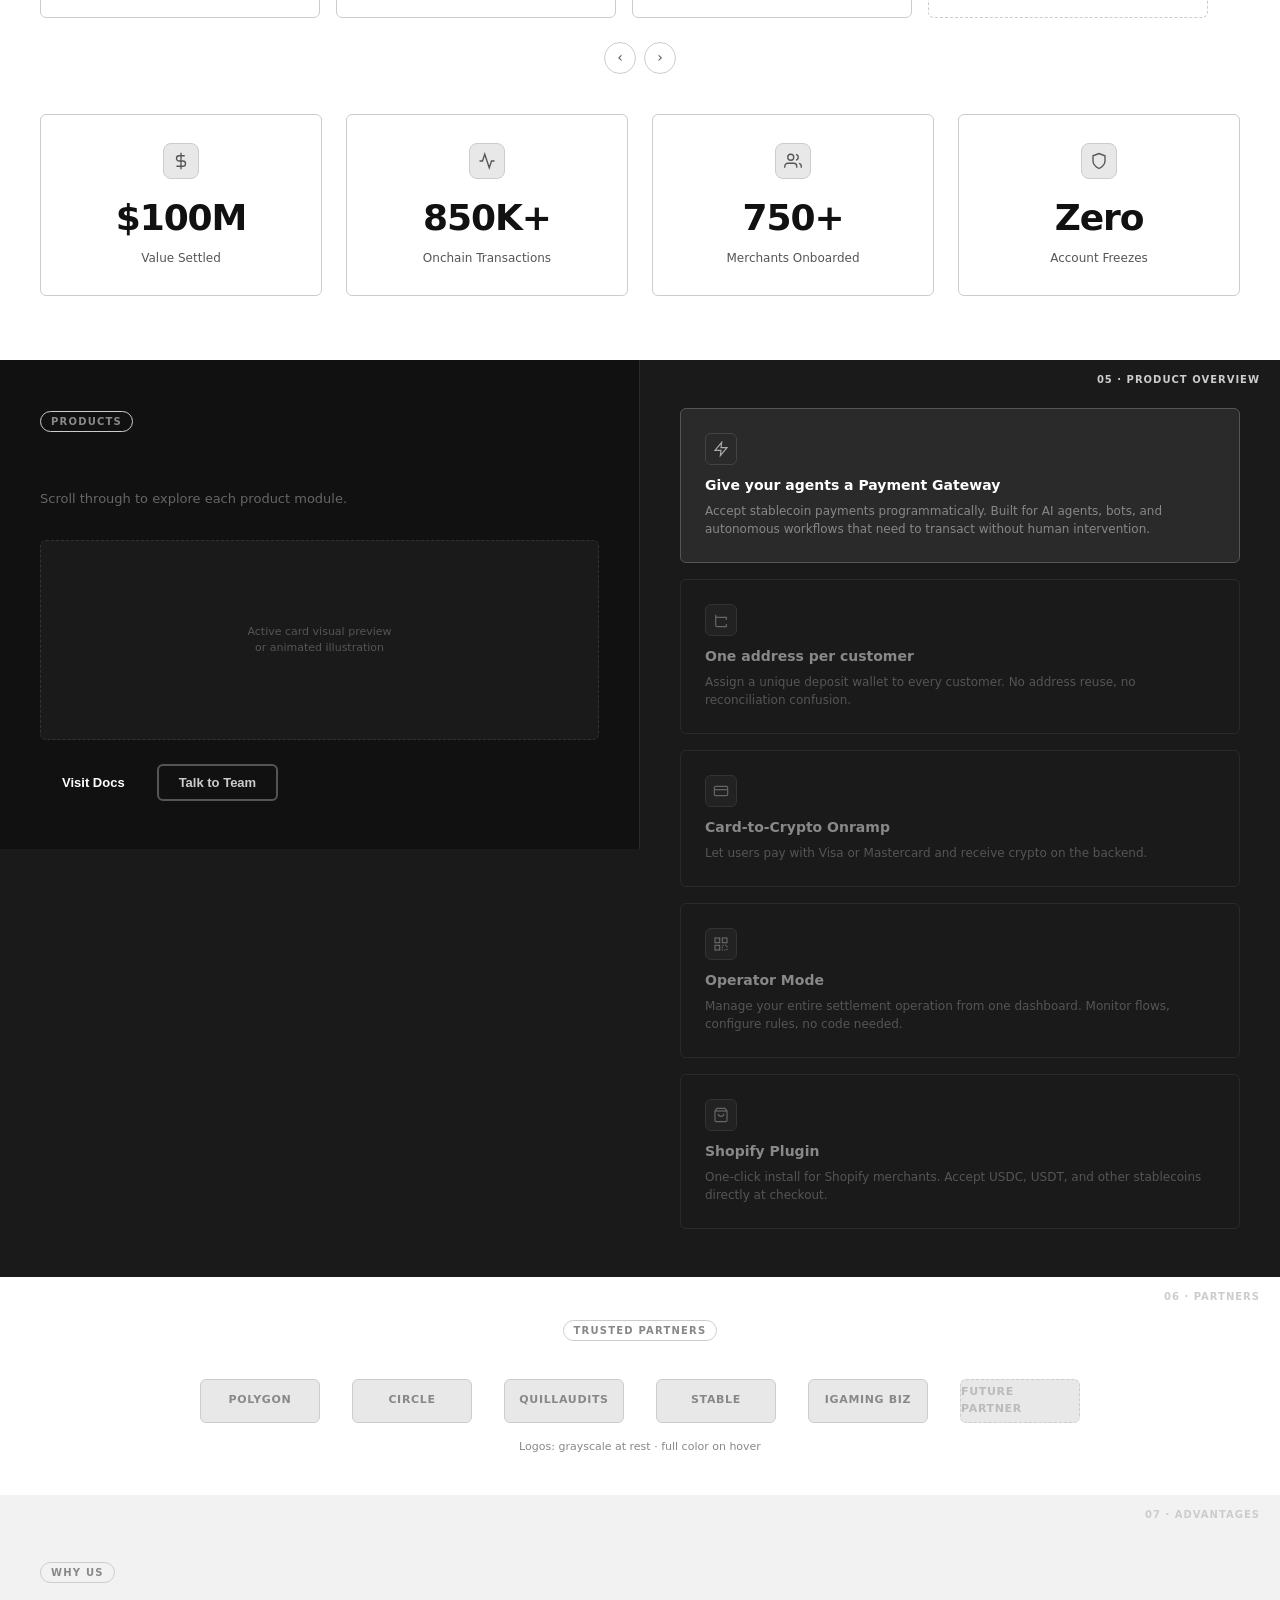
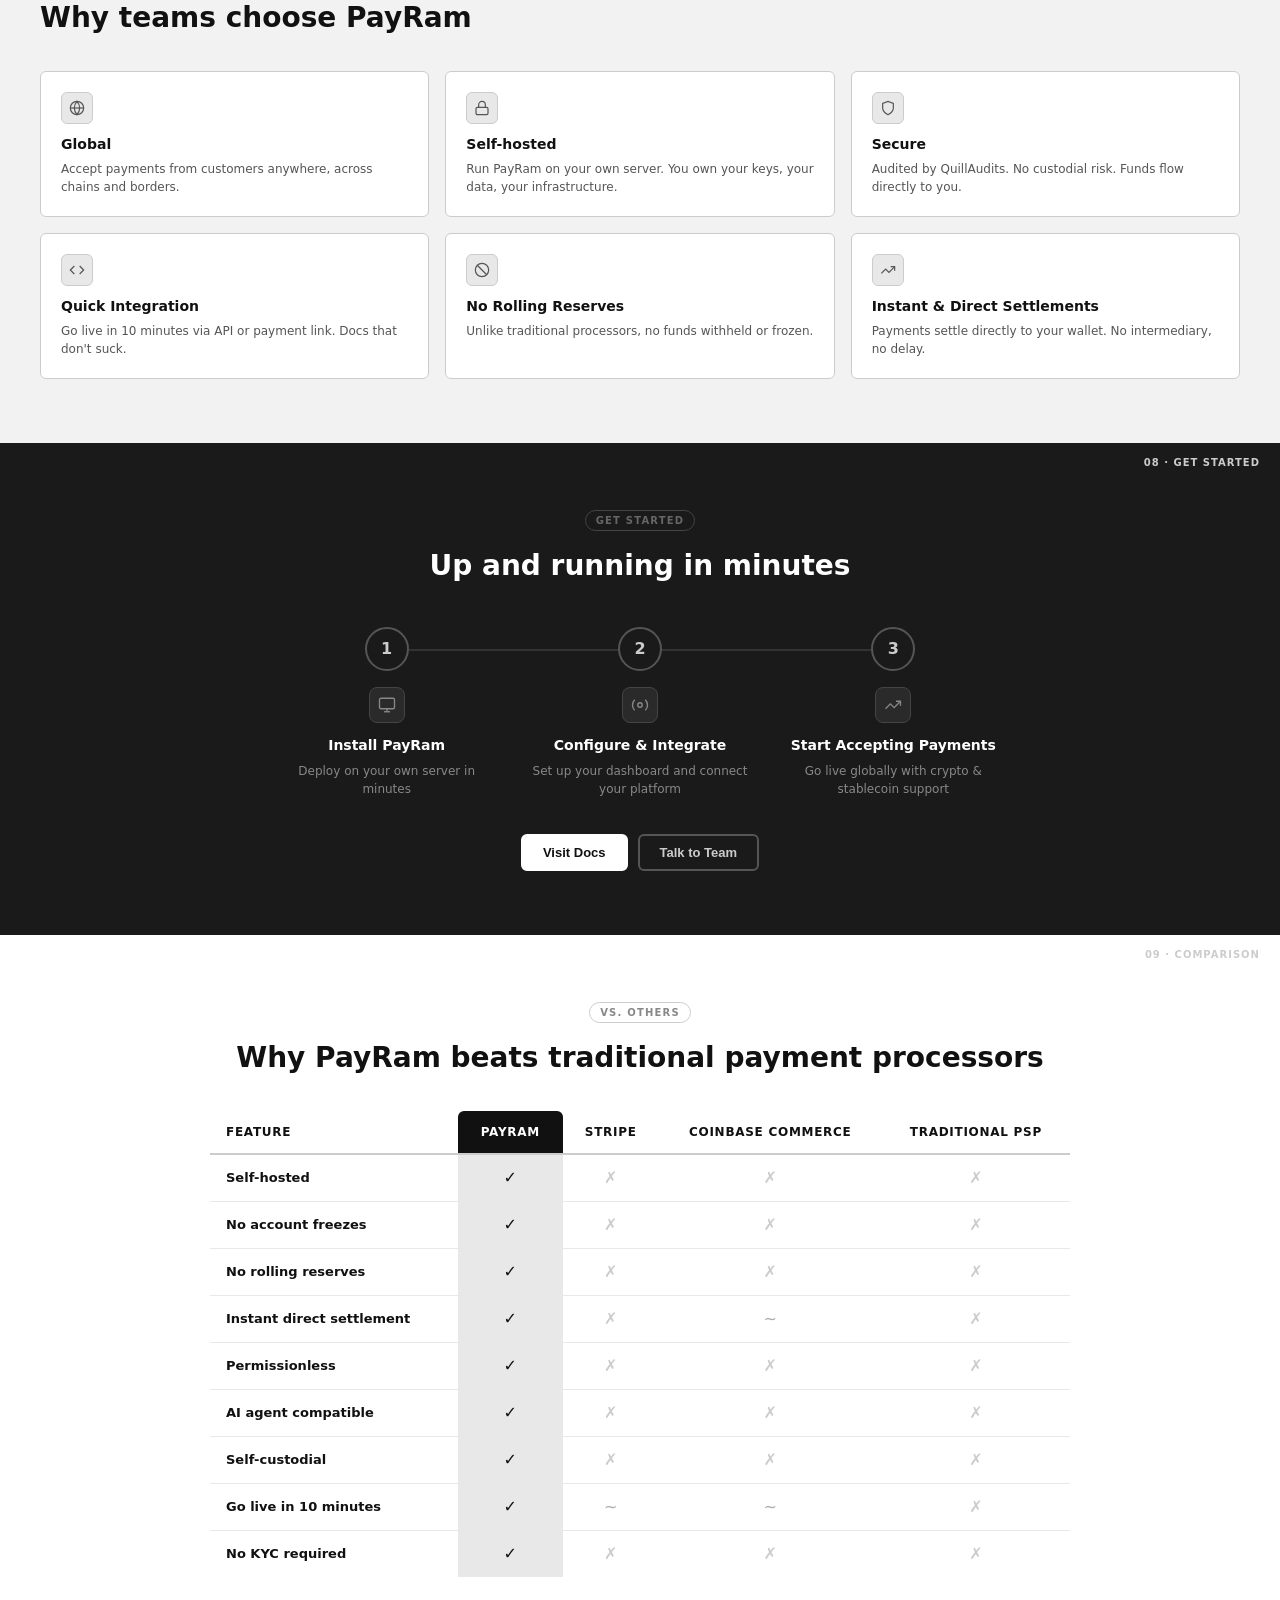
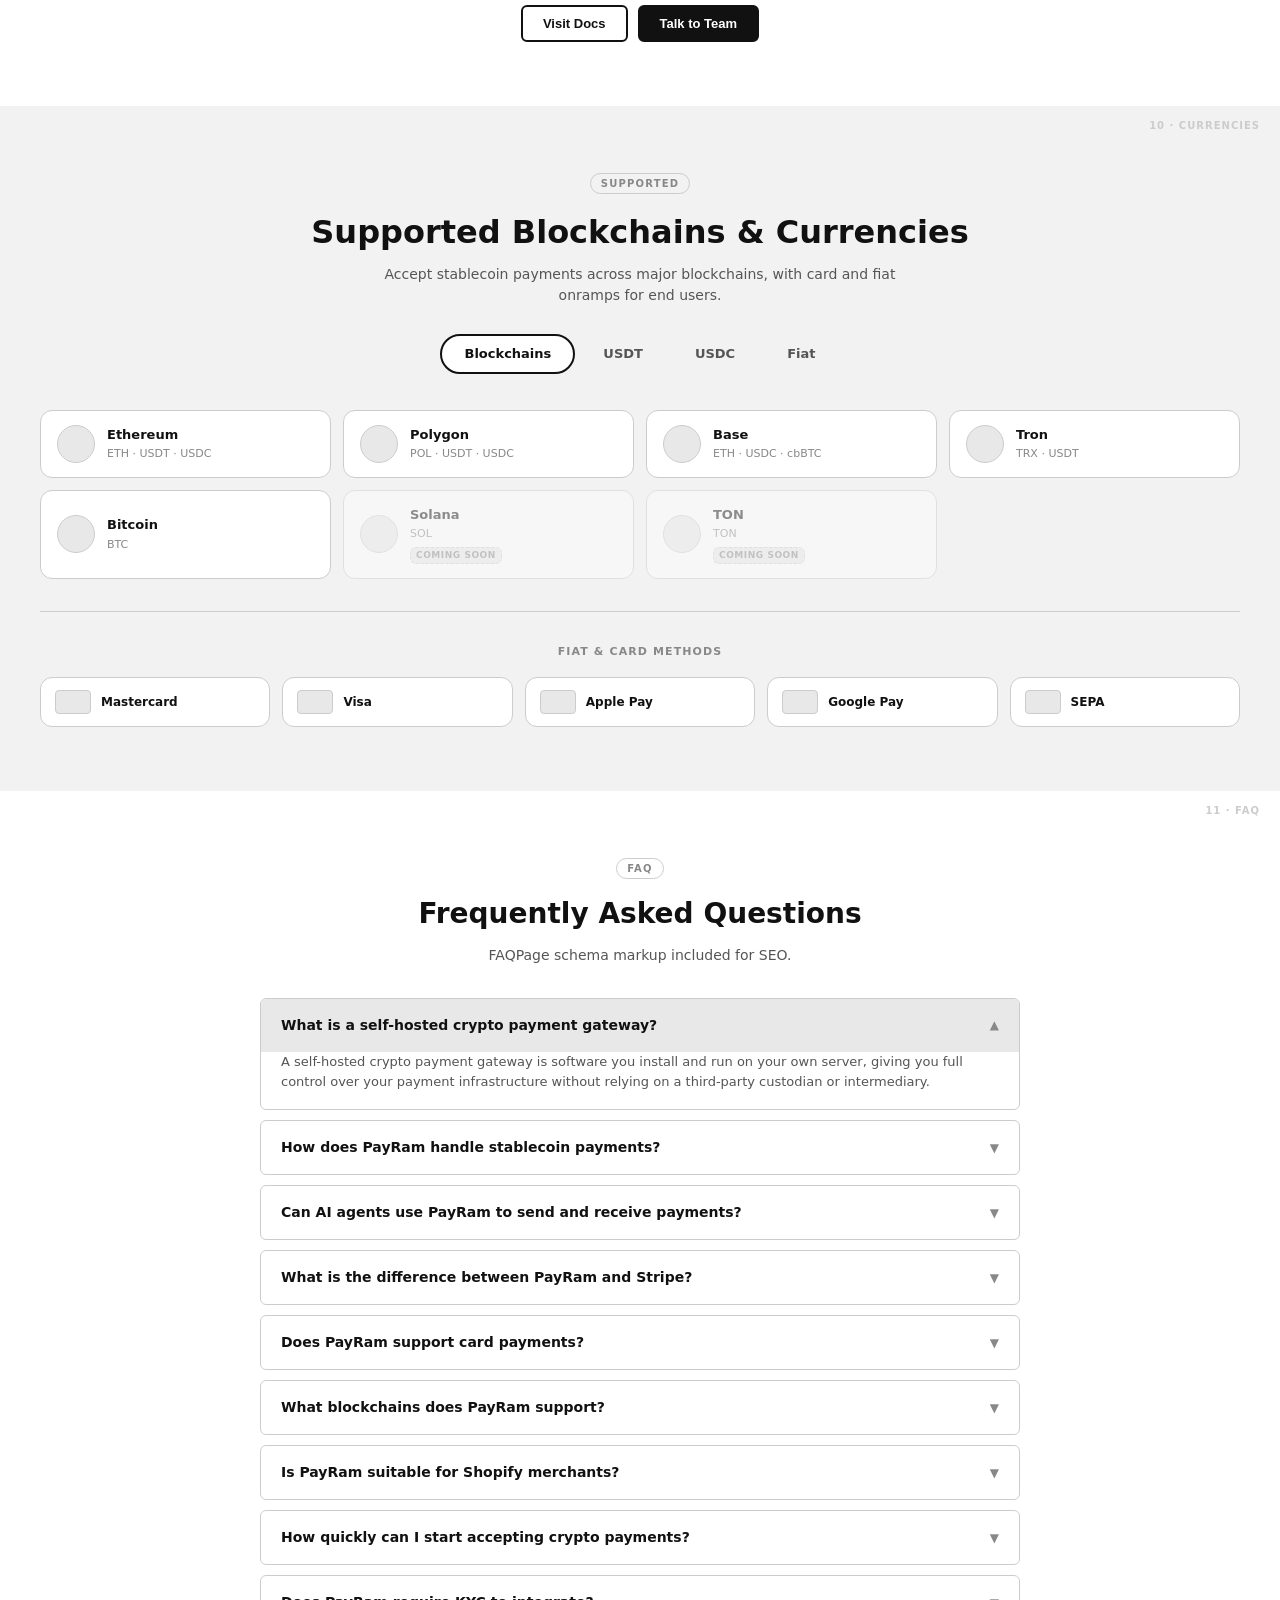
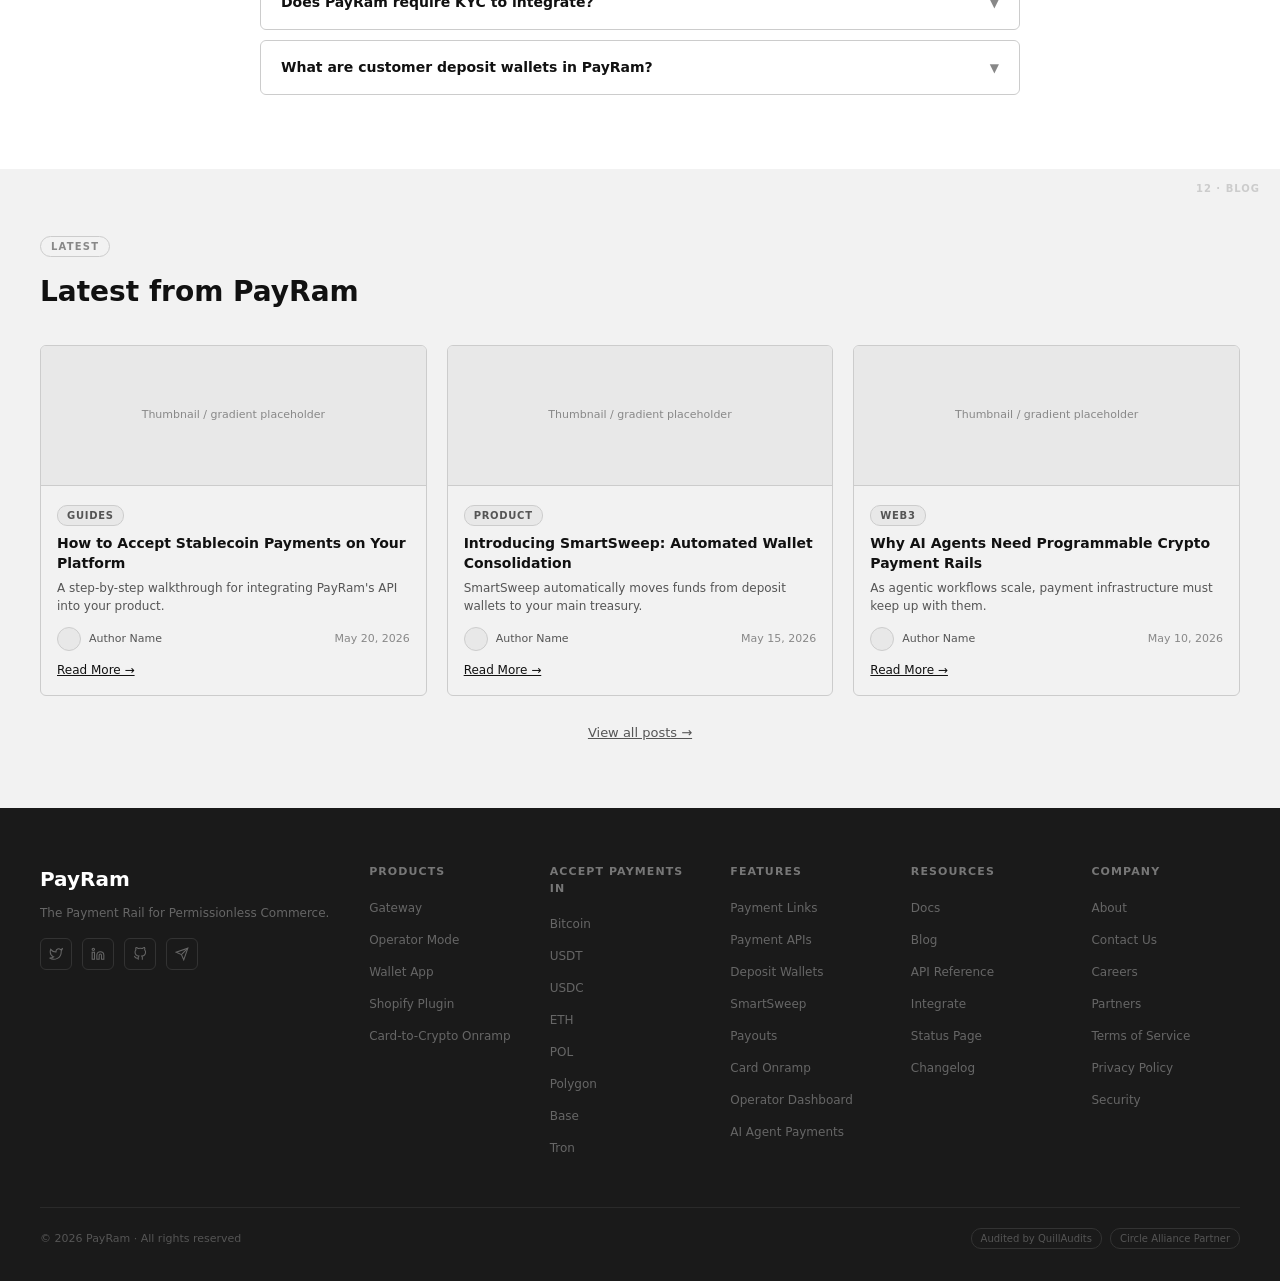
==== commit a934a457: "Redesign currencies section: tabbed grid layout Replace two-column chain list with centered heading," ====
--- a/index.html
+++ b/index.html
@@ -247,19 +247,26 @@
   /* ══════════════════════════════════════
      10. CURRENCIES
   ══════════════════════════════════════ */
-  .currencies-grid { display: grid; grid-template-columns: 1fr 1fr; gap: 32px; margin-top: 32px; }
-  .currency-col { }
-  .currency-col-title { font-size: 13px; font-weight: 700; text-transform: uppercase; letter-spacing: .08em; color: var(--mid); margin-bottom: 16px; padding-bottom: 10px; border-bottom: 2px solid var(--border); }
-  .chain-group { margin-bottom: 16px; }
-  .chain-name { font-size: 12px; font-weight: 700; color: var(--black); margin-bottom: 8px; display: flex; align-items: center; gap: 8px; }
-  .chain-icon { width: 20px; height: 20px; border-radius: 50%; background: var(--pale); border: 1px solid var(--border); flex-shrink: 0; }
-  .token-row { display: flex; flex-wrap: wrap; gap: 6px; margin-left: 28px; }
-  .token-badge { background: var(--pale); border: 1px solid var(--border); border-radius: 4px; padding: 3px 9px; font-size: 11px; font-weight: 600; color: var(--mid); }
-  .token-badge.coming-soon { opacity: .5; }
-  .coming-label { font-size: 10px; background: #eee; border: 1px dashed var(--border); border-radius: 10px; padding: 2px 7px; color: var(--light); margin-left: 4px; }
-  .fiat-method { display: flex; align-items: center; gap: 12px; padding: 12px 14px; border: 1.5px solid var(--border); border-radius: var(--radius); margin-bottom: 10px; }
+  .currencies-header { text-align: center; margin-bottom: 32px; }
+  .currencies-header .section-heading { font-size: 32px; margin-bottom: 8px; }
+  .currencies-subtitle { font-size: 14px; color: var(--mid); max-width: 560px; margin: 0 auto 28px; }
+  .currencies-tabs { display: flex; justify-content: center; gap: 4px; margin-bottom: 36px; }
+  .cur-tab { padding: 8px 22px; border-radius: 40px; font-size: 13px; font-weight: 600; cursor: default; border: 2px solid transparent; color: var(--mid); background: transparent; }
+  .cur-tab.active { border-color: var(--black); color: var(--black); background: var(--white); }
+  .currencies-grid { display: grid; grid-template-columns: repeat(4, 1fr); gap: 12px; }
+  .chain-card { display: flex; align-items: center; gap: 12px; padding: 14px 16px; border: 1.5px solid var(--border); border-radius: 12px; background: var(--white); }
+  .chain-card.coming { opacity: .45; }
+  .chain-circle { width: 38px; height: 38px; border-radius: 50%; background: var(--pale); border: 1.5px solid var(--border); flex-shrink: 0; }
+  .chain-info { display: flex; flex-direction: column; gap: 2px; }
+  .chain-label { font-size: 13px; font-weight: 700; color: var(--black); }
+  .chain-ticker { font-size: 11px; color: var(--light); font-weight: 500; }
+  .coming-badge { font-size: 9px; font-weight: 700; text-transform: uppercase; letter-spacing: .06em; background: var(--pale); border: 1px dashed var(--border); border-radius: 6px; padding: 1px 5px; color: var(--light); margin-top: 2px; width: fit-content; }
+  .currencies-divider { border: none; border-top: 1.5px solid var(--border); margin: 32px 0; }
+  .fiat-section-title { font-size: 11px; font-weight: 700; text-transform: uppercase; letter-spacing: .1em; color: var(--light); margin-bottom: 16px; text-align: center; }
+  .fiat-grid { display: grid; grid-template-columns: repeat(5, 1fr); gap: 12px; }
+  .fiat-card { display: flex; align-items: center; gap: 10px; padding: 12px 14px; border: 1.5px solid var(--border); border-radius: 12px; background: var(--white); }
   .fiat-icon { width: 36px; height: 24px; background: var(--pale); border: 1px solid var(--border); border-radius: 4px; flex-shrink: 0; }
-  .fiat-name { font-size: 13px; font-weight: 600; color: var(--black); }
+  .fiat-name { font-size: 12px; font-weight: 600; color: var(--black); }
 
   /* ══════════════════════════════════════
      11. FAQ
@@ -692,46 +699,57 @@
      10. CURRENCIES & PAYMENT METHODS
 ───────────────────────────────────────── -->
 <section class="section-gray" data-section="10 · CURRENCIES">
-  <span class="section-tag">Supported</span>
-  <div class="section-heading">Supported Currencies &amp; Payment Methods</div>
+  <div class="currencies-header">
+    <span class="section-tag">Supported</span>
+    <div class="section-heading">Supported Blockchains &amp; Currencies</div>
+    <p class="currencies-subtitle">Accept stablecoin payments across major blockchains, with card and fiat onramps for end users.</p>
+    <div class="currencies-tabs">
+      <div class="cur-tab active">Blockchains</div>
+      <div class="cur-tab">USDT</div>
+      <div class="cur-tab">USDC</div>
+      <div class="cur-tab">Fiat</div>
+    </div>
+  </div>
+
   <div class="currencies-grid">
-    <div class="currency-col">
-      <div class="currency-col-title">Blockchain</div>
-      <div class="chain-group">
-        <div class="chain-name"><div class="chain-icon"></div>Ethereum</div>
-        <div class="token-row"><span class="token-badge">USDT</span><span class="token-badge">USDC</span><span class="token-badge">ETH</span></div>
-      </div>
-      <div class="chain-group">
-        <div class="chain-name"><div class="chain-icon"></div>Polygon</div>
-        <div class="token-row"><span class="token-badge">USDT</span><span class="token-badge">USDC</span><span class="token-badge">POL</span></div>
-      </div>
-      <div class="chain-group">
-        <div class="chain-name"><div class="chain-icon"></div>Base</div>
-        <div class="token-row"><span class="token-badge">USDC</span><span class="token-badge">cbBTC</span><span class="token-badge">ETH</span></div>
-      </div>
-      <div class="chain-group">
-        <div class="chain-name"><div class="chain-icon"></div>Tron</div>
-        <div class="token-row"><span class="token-badge">USDT</span><span class="token-badge">TRX</span></div>
-      </div>
-      <div class="chain-group">
-        <div class="chain-name"><div class="chain-icon"></div>Bitcoin</div>
-        <div class="token-row"><span class="token-badge">BTC</span></div>
-      </div>
-      <div class="chain-group" style="opacity:.5;">
-        <div class="chain-name"><div class="chain-icon"></div>Solana <span class="coming-label">Coming Soon</span></div>
-      </div>
-      <div class="chain-group" style="opacity:.5;">
-        <div class="chain-name"><div class="chain-icon"></div>TON <span class="coming-label">Coming Soon</span></div>
-      </div>
-    </div>
-    <div class="currency-col">
-      <div class="currency-col-title">Fiat / Card</div>
-      <div class="fiat-method"><div class="fiat-icon"></div><div class="fiat-name">Mastercard</div></div>
-      <div class="fiat-method"><div class="fiat-icon"></div><div class="fiat-name">Visa</div></div>
-      <div class="fiat-method"><div class="fiat-icon"></div><div class="fiat-name">Apple Pay</div></div>
-      <div class="fiat-method"><div class="fiat-icon"></div><div class="fiat-name">Google Pay</div></div>
-      <div class="fiat-method"><div class="fiat-icon"></div><div class="fiat-name">SEPA</div></div>
-    </div>
+    <div class="chain-card">
+      <div class="chain-circle"></div>
+      <div class="chain-info"><div class="chain-label">Ethereum</div><div class="chain-ticker">ETH · USDT · USDC</div></div>
+    </div>
+    <div class="chain-card">
+      <div class="chain-circle"></div>
+      <div class="chain-info"><div class="chain-label">Polygon</div><div class="chain-ticker">POL · USDT · USDC</div></div>
+    </div>
+    <div class="chain-card">
+      <div class="chain-circle"></div>
+      <div class="chain-info"><div class="chain-label">Base</div><div class="chain-ticker">ETH · USDC · cbBTC</div></div>
+    </div>
+    <div class="chain-card">
+      <div class="chain-circle"></div>
+      <div class="chain-info"><div class="chain-label">Tron</div><div class="chain-ticker">TRX · USDT</div></div>
+    </div>
+    <div class="chain-card">
+      <div class="chain-circle"></div>
+      <div class="chain-info"><div class="chain-label">Bitcoin</div><div class="chain-ticker">BTC</div></div>
+    </div>
+    <div class="chain-card coming">
+      <div class="chain-circle"></div>
+      <div class="chain-info"><div class="chain-label">Solana</div><div class="chain-ticker">SOL</div><div class="coming-badge">Coming Soon</div></div>
+    </div>
+    <div class="chain-card coming">
+      <div class="chain-circle"></div>
+      <div class="chain-info"><div class="chain-label">TON</div><div class="chain-ticker">TON</div><div class="coming-badge">Coming Soon</div></div>
+    </div>
+  </div>
+
+  <hr class="currencies-divider" />
+  <div class="fiat-section-title">Fiat &amp; Card Methods</div>
+  <div class="fiat-grid">
+    <div class="fiat-card"><div class="fiat-icon"></div><div class="fiat-name">Mastercard</div></div>
+    <div class="fiat-card"><div class="fiat-icon"></div><div class="fiat-name">Visa</div></div>
+    <div class="fiat-card"><div class="fiat-icon"></div><div class="fiat-name">Apple Pay</div></div>
+    <div class="fiat-card"><div class="fiat-icon"></div><div class="fiat-name">Google Pay</div></div>
+    <div class="fiat-card"><div class="fiat-icon"></div><div class="fiat-name">SEPA</div></div>
   </div>
 </section>
 
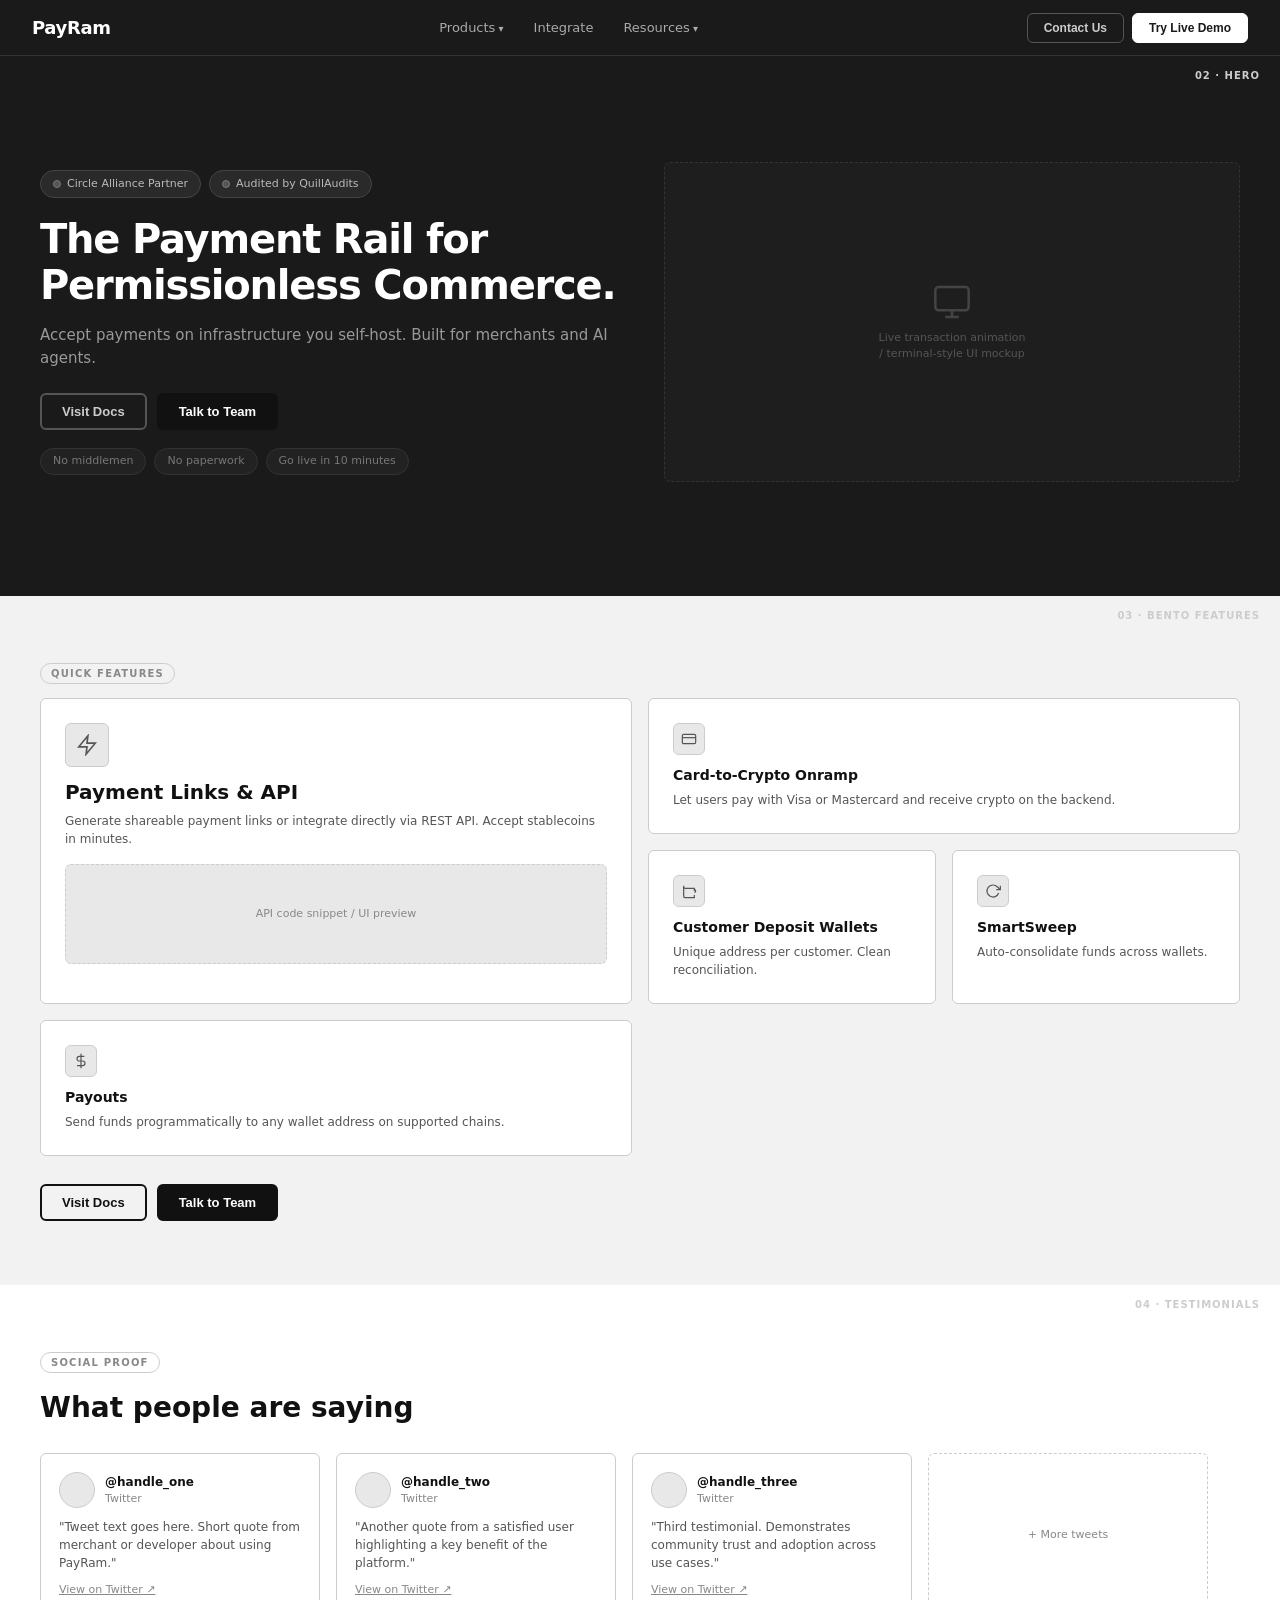
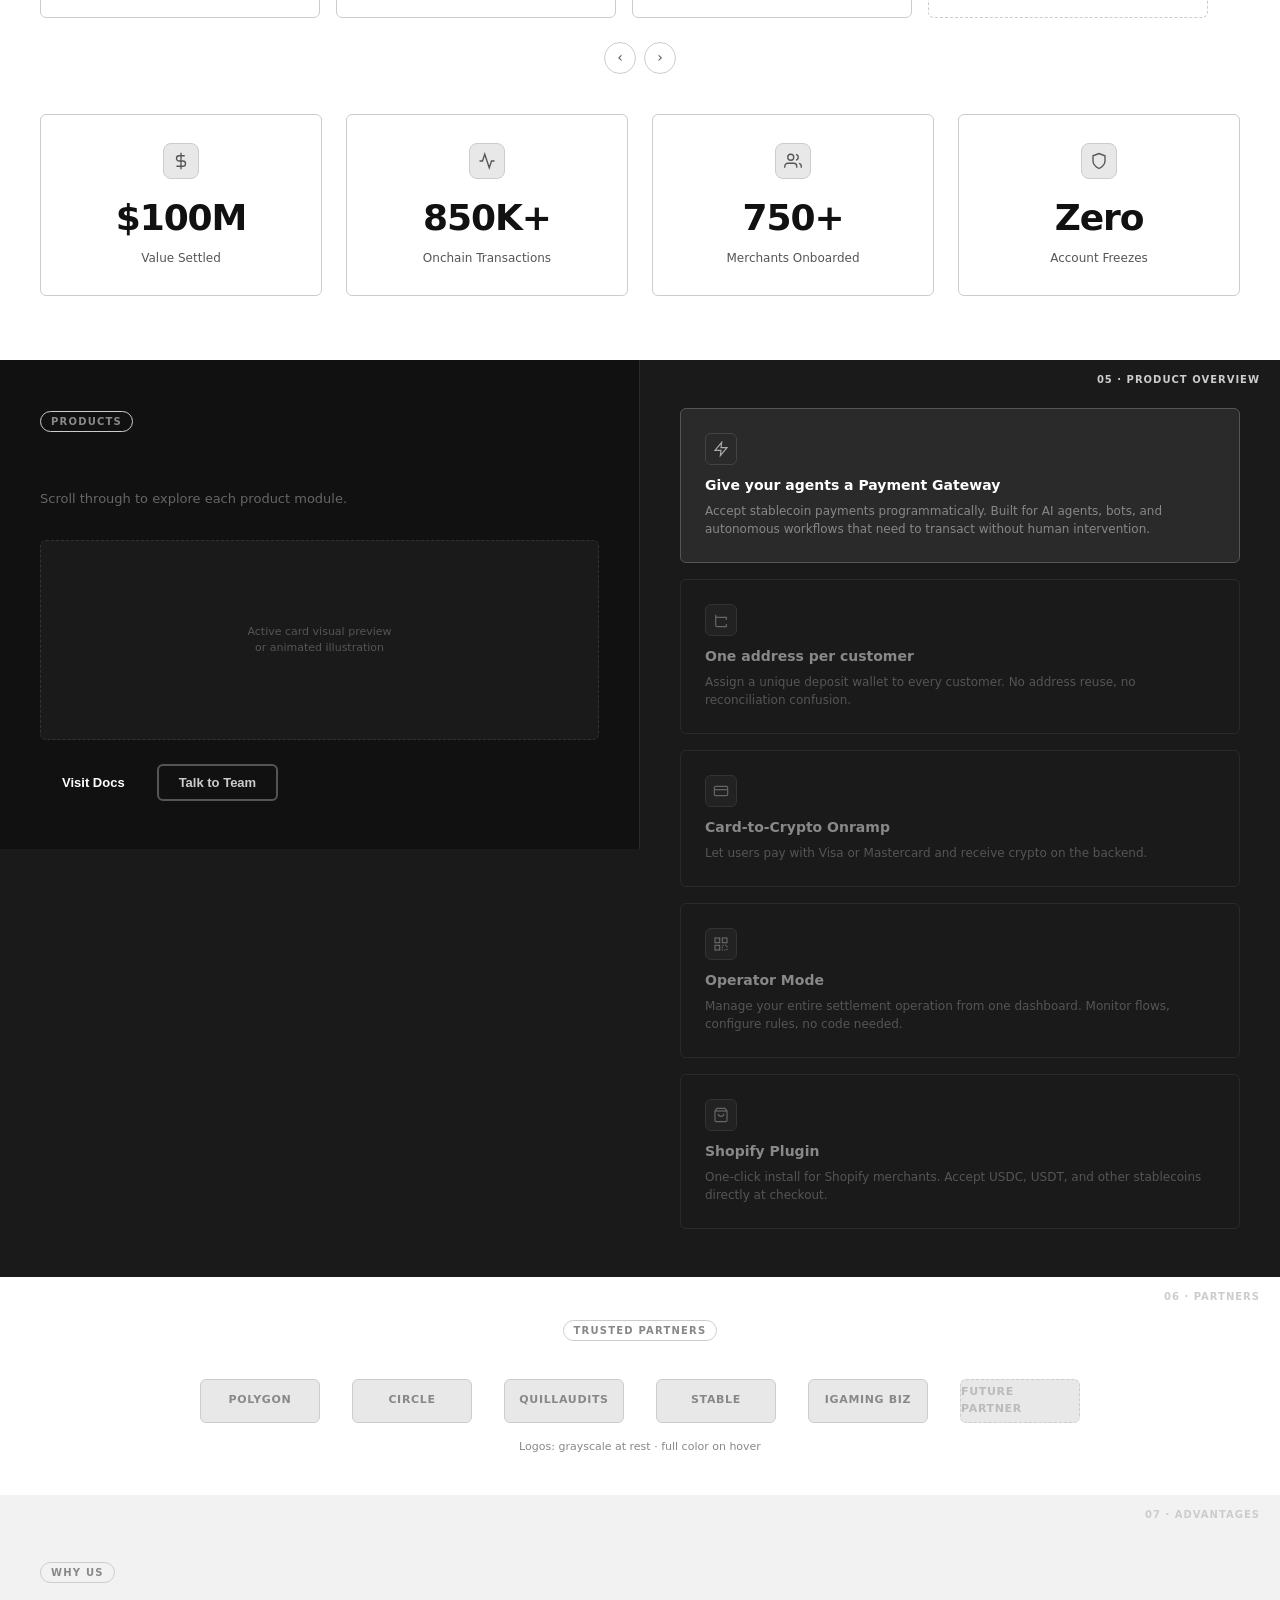
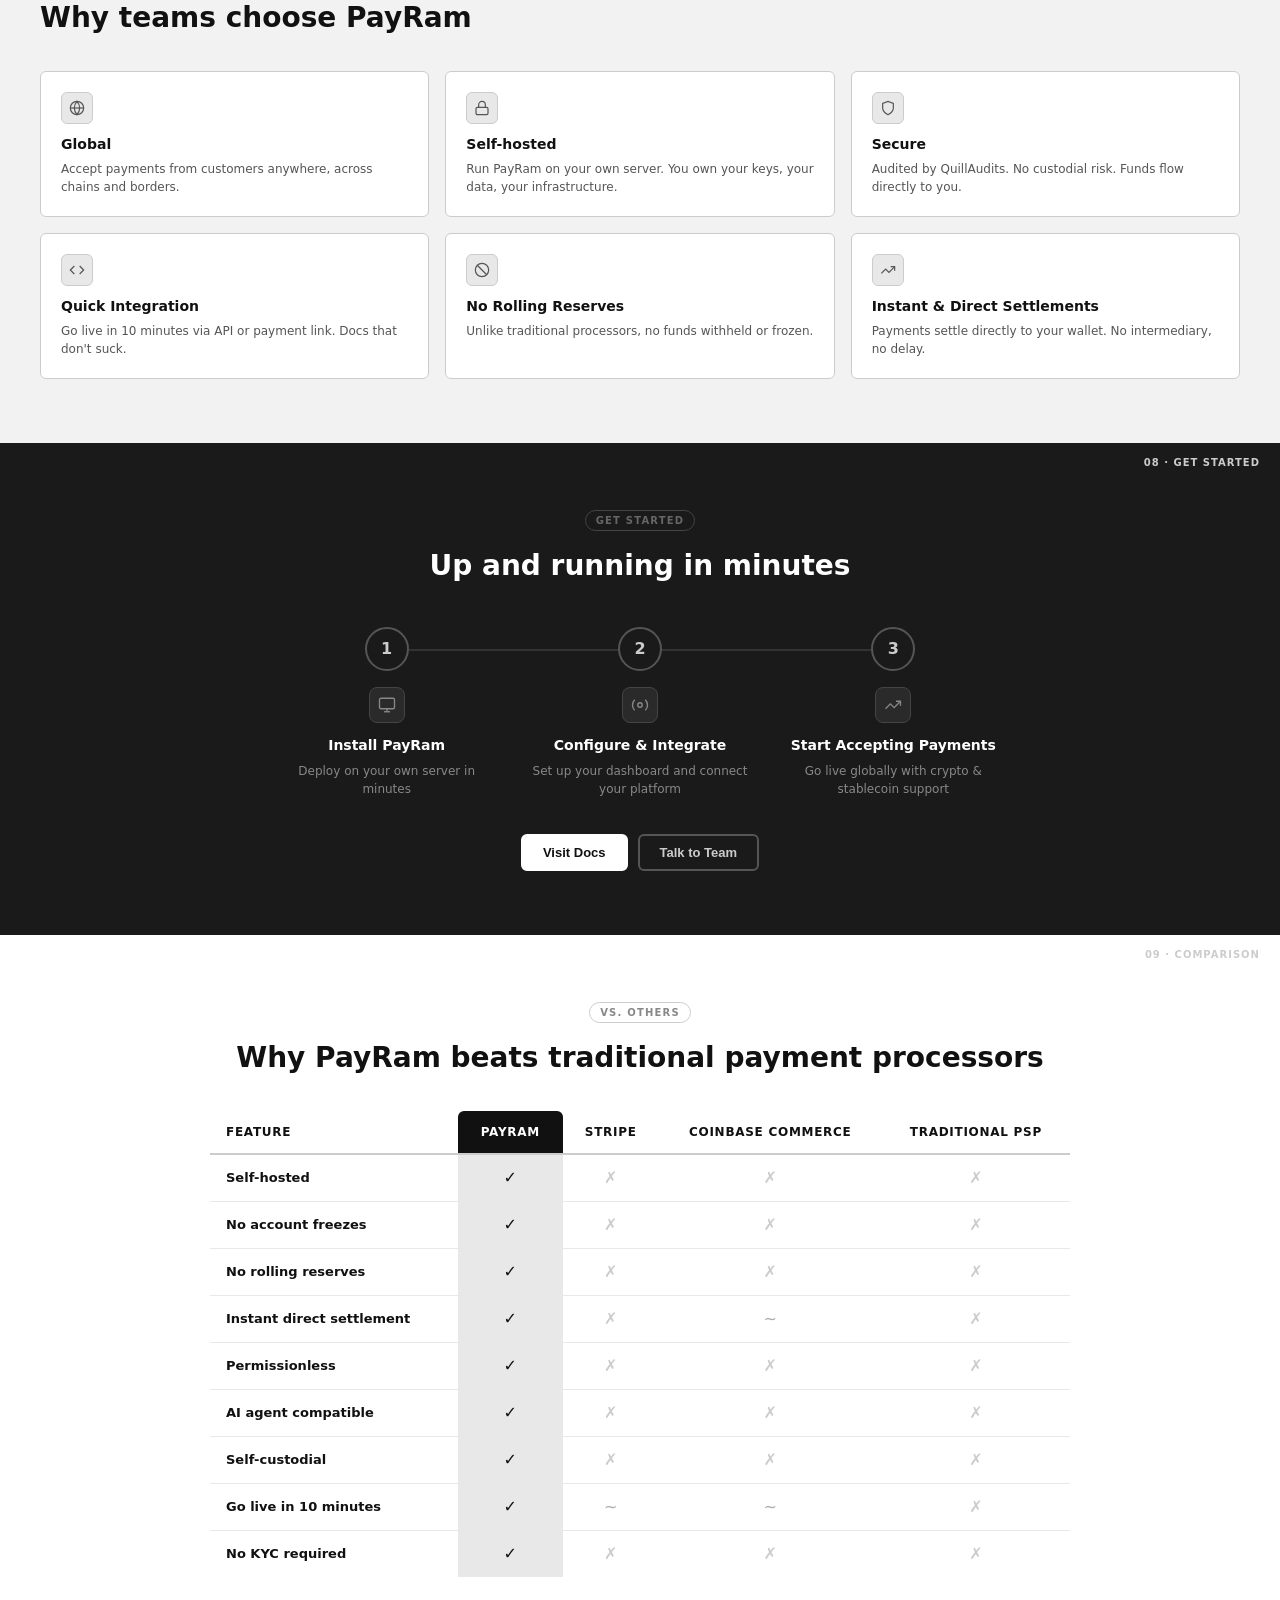
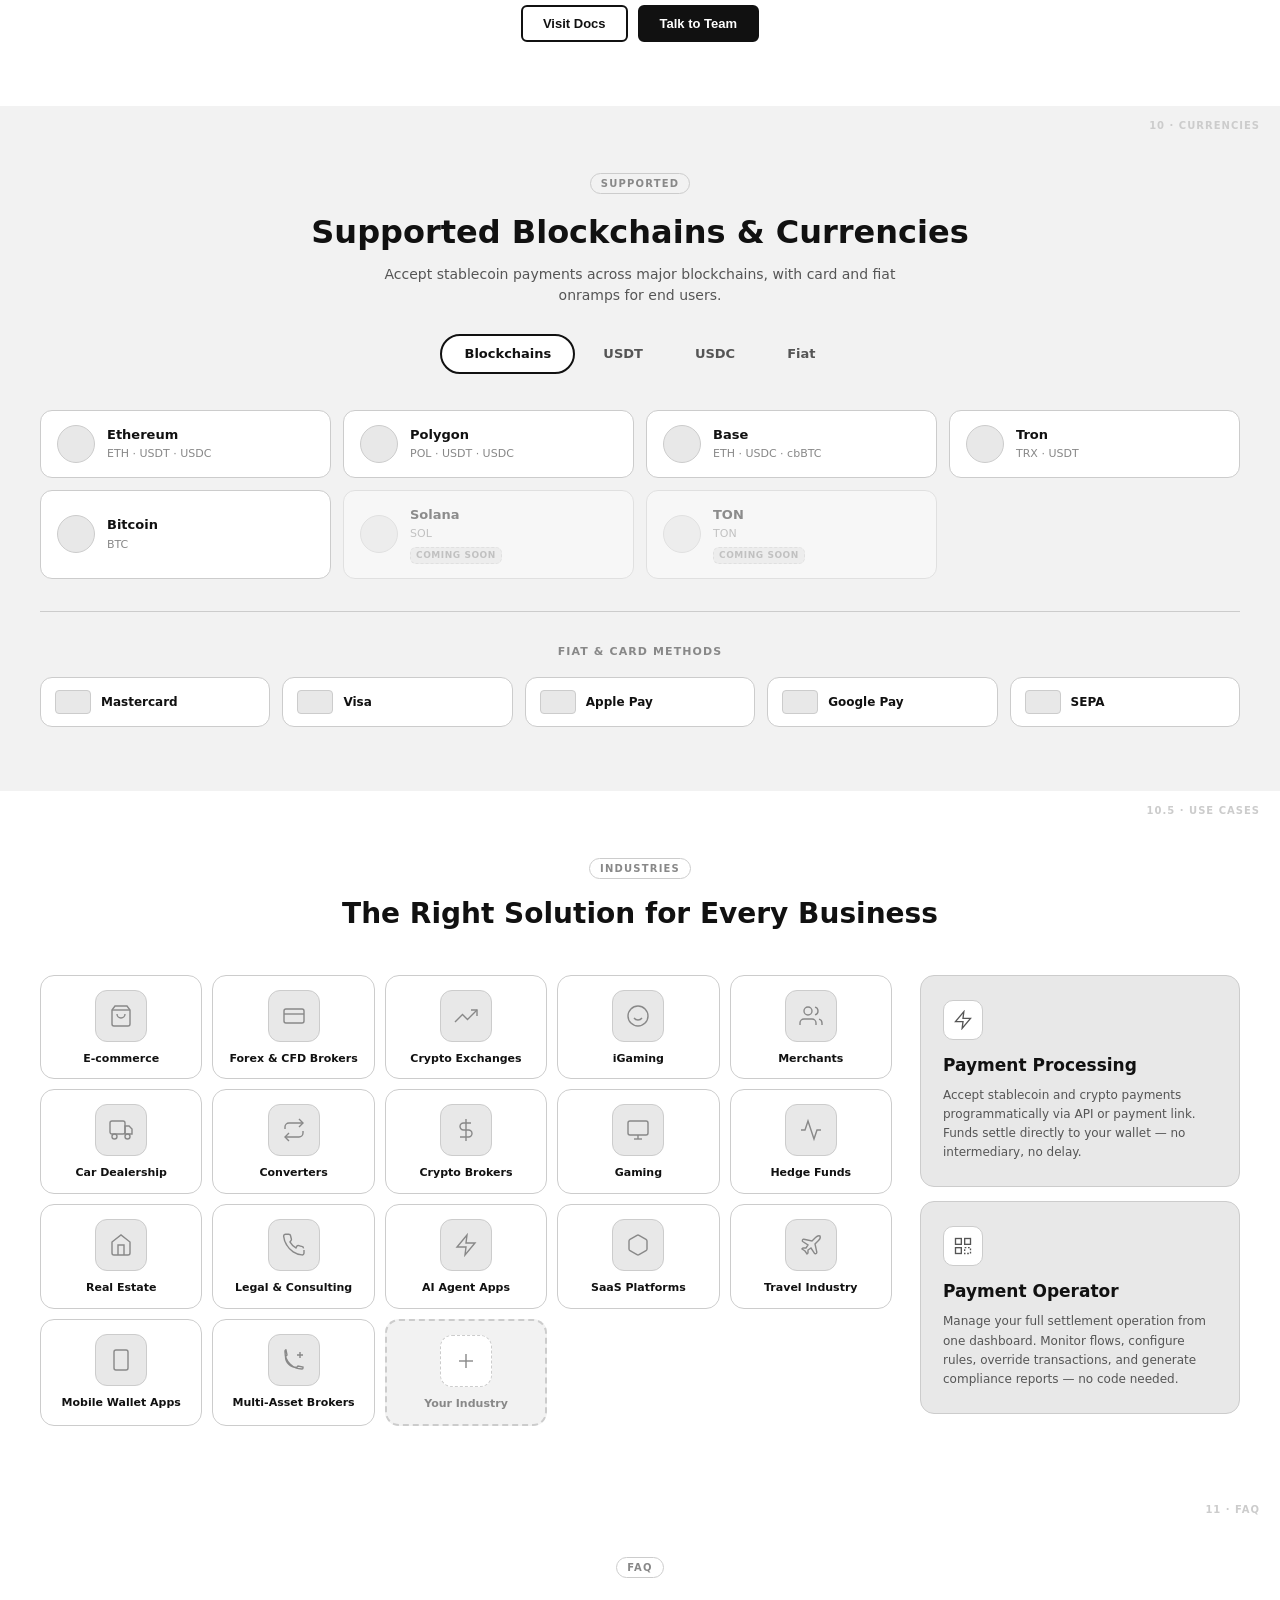
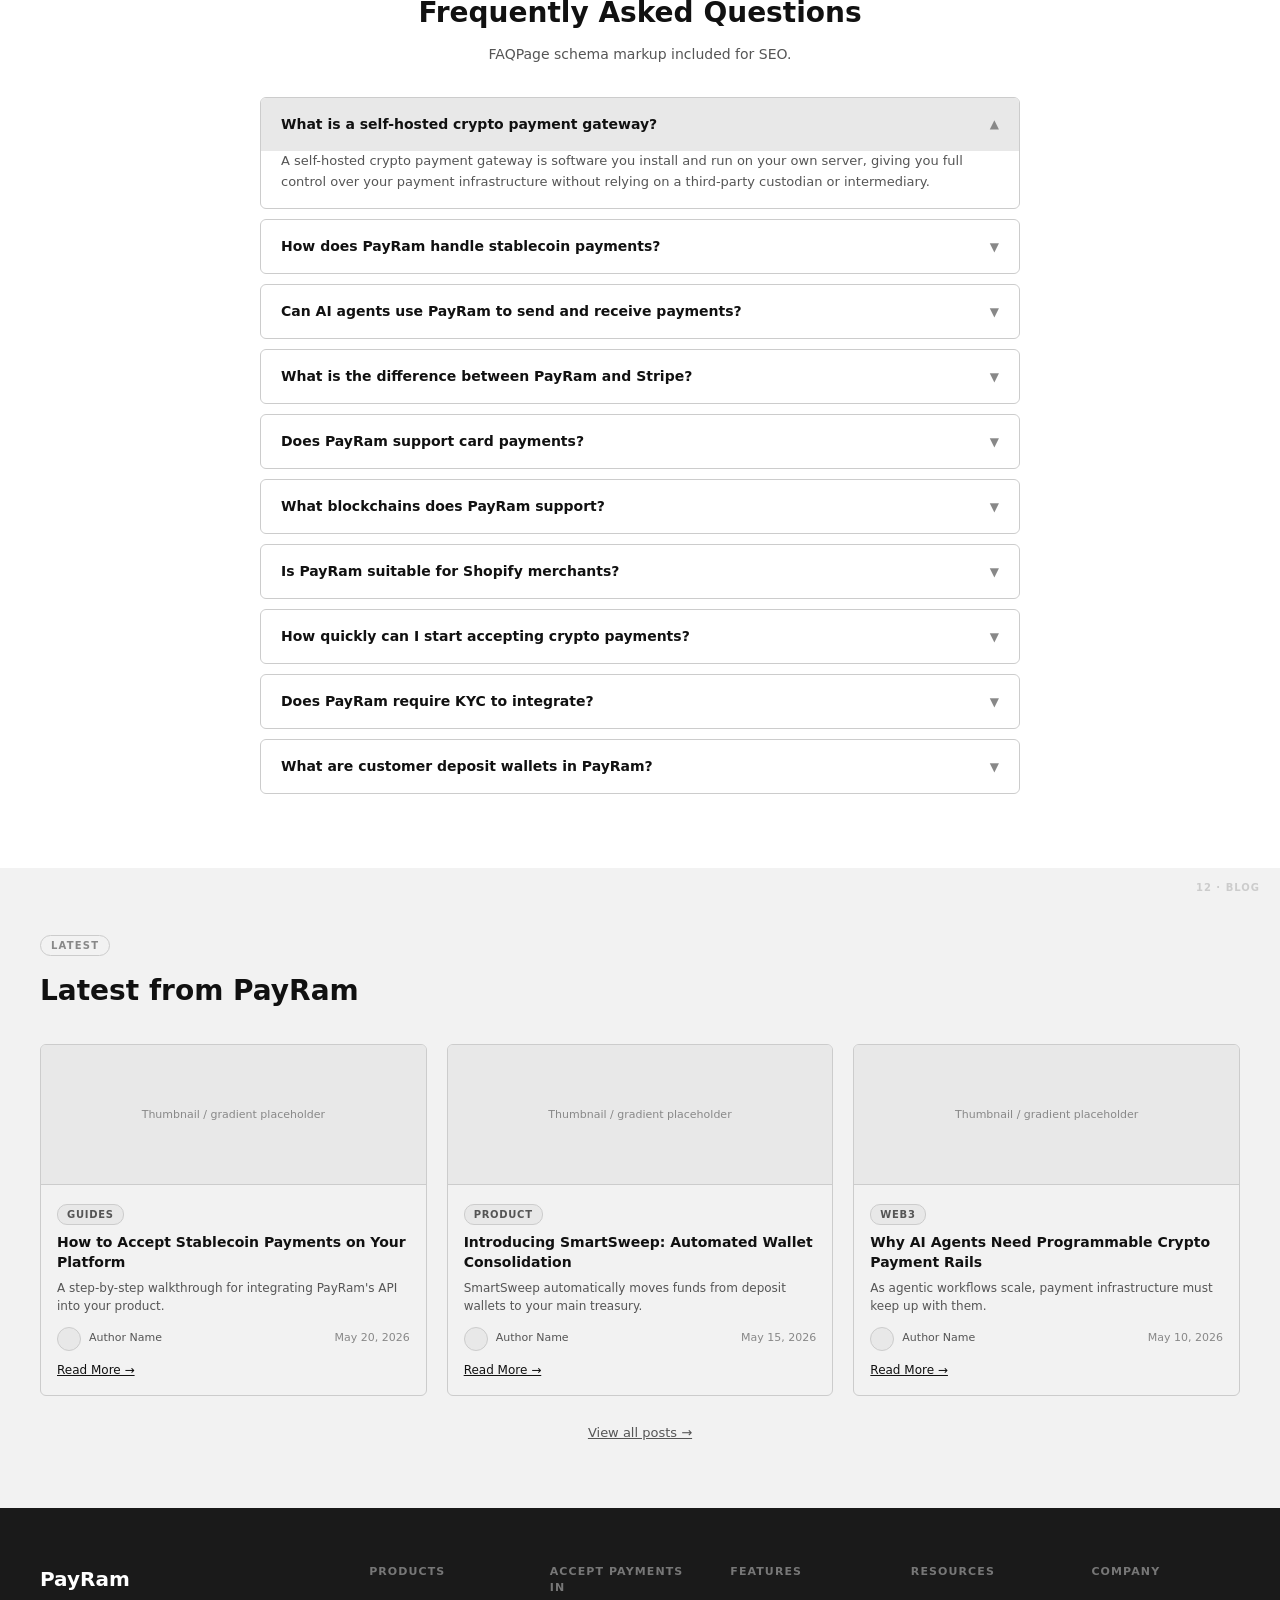
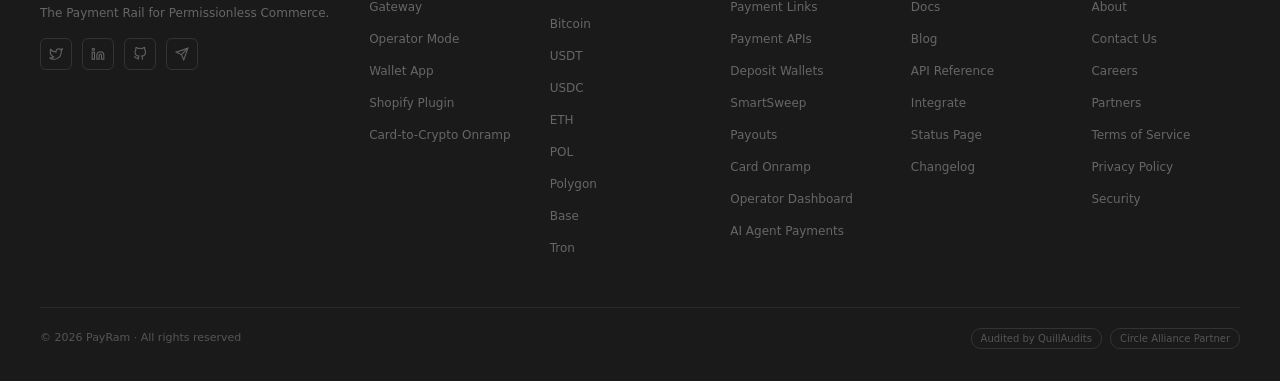
==== commit 4e20a3d1: "Add industry use cases section above FAQ 5-column grid of 13 industry tiles (E-commerce, iGaming, Cr" ====
--- a/index.html
+++ b/index.html
@@ -267,6 +267,25 @@
   .fiat-card { display: flex; align-items: center; gap: 10px; padding: 12px 14px; border: 1.5px solid var(--border); border-radius: 12px; background: var(--white); }
   .fiat-icon { width: 36px; height: 24px; background: var(--pale); border: 1px solid var(--border); border-radius: 4px; flex-shrink: 0; }
   .fiat-name { font-size: 12px; font-weight: 600; color: var(--black); }
+
+  /* ══════════════════════════════════════
+     10.5 INDUSTRY USE CASES
+  ══════════════════════════════════════ */
+  .usecases-layout { display: grid; grid-template-columns: 1fr 320px; gap: 28px; align-items: start; margin-top: 40px; }
+  .usecases-grid { display: grid; grid-template-columns: repeat(5, 1fr); gap: 10px; }
+  .uc-tile { border: 1.5px solid var(--border); border-radius: 14px; padding: 14px 10px 12px; background: var(--white); display: flex; flex-direction: column; align-items: center; gap: 10px; cursor: default; }
+  .uc-tile:hover { background: var(--pale); }
+  .uc-tile-icon { width: 52px; height: 52px; background: var(--pale); border: 1.5px solid var(--border); border-radius: 12px; display: flex; align-items: center; justify-content: center; }
+  .uc-tile-icon svg { width: 24px; height: 24px; stroke: var(--light); fill: none; stroke-width: 1.4; }
+  .uc-tile-label { font-size: 11px; font-weight: 600; color: var(--black); text-align: center; line-height: 1.35; }
+  .uc-tile.cta { border: 2px dashed var(--border); background: var(--bg); }
+  .uc-tile.cta .uc-tile-label { color: var(--mid); }
+  .uc-right { display: flex; flex-direction: column; gap: 14px; }
+  .uc-product-card { border: 1.5px solid var(--border); border-radius: 14px; padding: 24px 22px; background: var(--pale); flex: 1; }
+  .uc-product-card-title { font-size: 17px; font-weight: 800; color: var(--black); margin-bottom: 10px; line-height: 1.3; }
+  .uc-product-card-desc { font-size: 12px; color: var(--mid); line-height: 1.6; }
+  .uc-product-icon { width: 40px; height: 40px; background: var(--white); border: 1.5px solid var(--border); border-radius: 10px; display: flex; align-items: center; justify-content: center; margin-bottom: 14px; }
+  .uc-product-icon svg { width: 20px; height: 20px; stroke: var(--mid); fill: none; stroke-width: 1.6; }
 
   /* ══════════════════════════════════════
      11. FAQ
@@ -754,6 +773,119 @@
 </section>
 
 <!-- ─────────────────────────────────────────
+     10.5 INDUSTRY USE CASES
+───────────────────────────────────────── -->
+<section data-section="10.5 · USE CASES">
+  <div style="text-align:center;margin-bottom:8px;">
+    <span class="section-tag">Industries</span>
+    <div class="section-heading">The Right Solution for Every Business</div>
+  </div>
+
+  <div class="usecases-layout">
+    <!-- Left: industry tiles grid -->
+    <div class="usecases-grid">
+      <!-- Row 1 -->
+      <div class="uc-tile">
+        <div class="uc-tile-icon"><svg viewBox="0 0 24 24"><path d="M6 2L3 6v14a2 2 0 0 0 2 2h14a2 2 0 0 0 2-2V6l-3-4z"/><line x1="3" y1="6" x2="21" y2="6"/><path d="M16 10a4 4 0 0 1-8 0"/></svg></div>
+        <div class="uc-tile-label">E-commerce</div>
+      </div>
+      <div class="uc-tile">
+        <div class="uc-tile-icon"><svg viewBox="0 0 24 24"><rect x="2" y="5" width="20" height="14" rx="2"/><line x1="2" y1="10" x2="22" y2="10"/></svg></div>
+        <div class="uc-tile-label">Forex &amp; CFD Brokers</div>
+      </div>
+      <div class="uc-tile">
+        <div class="uc-tile-icon"><svg viewBox="0 0 24 24"><polyline points="23 6 13.5 15.5 8.5 10.5 1 18"/><polyline points="17 6 23 6 23 12"/></svg></div>
+        <div class="uc-tile-label">Crypto Exchanges</div>
+      </div>
+      <div class="uc-tile">
+        <div class="uc-tile-icon"><svg viewBox="0 0 24 24"><circle cx="12" cy="12" r="10"/><path d="M8 14s1.5 2 4 2 4-2 4-2"/><line x1="9" y1="9" x2="9.01" y2="9"/><line x1="15" y1="9" x2="15.01" y2="9"/></svg></div>
+        <div class="uc-tile-label">iGaming</div>
+      </div>
+      <div class="uc-tile">
+        <div class="uc-tile-icon"><svg viewBox="0 0 24 24"><path d="M17 21v-2a4 4 0 0 0-4-4H5a4 4 0 0 0-4 4v2"/><circle cx="9" cy="7" r="4"/><path d="M23 21v-2a4 4 0 0 0-3-3.87"/><path d="M16 3.13a4 4 0 0 1 0 7.75"/></svg></div>
+        <div class="uc-tile-label">Merchants</div>
+      </div>
+
+      <!-- Row 2 -->
+      <div class="uc-tile">
+        <div class="uc-tile-icon"><svg viewBox="0 0 24 24"><rect x="1" y="3" width="15" height="13" rx="2"/><polygon points="16 8 20 8 23 11 23 16 16 16 16 8"/><circle cx="5.5" cy="18.5" r="2.5"/><circle cx="18.5" cy="18.5" r="2.5"/></svg></div>
+        <div class="uc-tile-label">Car Dealership</div>
+      </div>
+      <div class="uc-tile">
+        <div class="uc-tile-icon"><svg viewBox="0 0 24 24"><polyline points="17 1 21 5 17 9"/><path d="M3 11V9a4 4 0 0 1 4-4h14"/><polyline points="7 23 3 19 7 15"/><path d="M21 13v2a4 4 0 0 1-4 4H3"/></svg></div>
+        <div class="uc-tile-label">Converters</div>
+      </div>
+      <div class="uc-tile">
+        <div class="uc-tile-icon"><svg viewBox="0 0 24 24"><line x1="12" y1="1" x2="12" y2="23"/><path d="M17 5H9.5a3.5 3.5 0 0 0 0 7h5a3.5 3.5 0 0 1 0 7H6"/></svg></div>
+        <div class="uc-tile-label">Crypto Brokers</div>
+      </div>
+      <div class="uc-tile">
+        <div class="uc-tile-icon"><svg viewBox="0 0 24 24"><rect x="2" y="3" width="20" height="14" rx="2"/><path d="M8 21h8"/><path d="M12 17v4"/></svg></div>
+        <div class="uc-tile-label">Gaming</div>
+      </div>
+      <div class="uc-tile">
+        <div class="uc-tile-icon"><svg viewBox="0 0 24 24"><polyline points="22 12 18 12 15 21 9 3 6 12 2 12"/></svg></div>
+        <div class="uc-tile-label">Hedge Funds</div>
+      </div>
+
+      <!-- Row 3 -->
+      <div class="uc-tile">
+        <div class="uc-tile-icon"><svg viewBox="0 0 24 24"><path d="M3 9l9-7 9 7v11a2 2 0 0 1-2 2H5a2 2 0 0 1-2-2z"/><polyline points="9 22 9 12 15 12 15 22"/></svg></div>
+        <div class="uc-tile-label">Real Estate</div>
+      </div>
+      <div class="uc-tile">
+        <div class="uc-tile-icon"><svg viewBox="0 0 24 24"><path d="M22 16.92v3a2 2 0 0 1-2.18 2 19.79 19.79 0 0 1-8.63-3.07A19.5 19.5 0 0 1 4.72 12a19.79 19.79 0 0 1-3.07-8.67A2 2 0 0 1 3.63 1.18h3a2 2 0 0 1 2 1.72 12.84 12.84 0 0 0 .7 2.81 2 2 0 0 1-.45 2.11L7.91 8.96a16 16 0 0 0 6 6l.96-1.88a2 2 0 0 1 2.11-.45 12.84 12.84 0 0 0 2.81.7A2 2 0 0 1 21.5 15.36"/></svg></div>
+        <div class="uc-tile-label">Legal &amp; Consulting</div>
+      </div>
+      <div class="uc-tile">
+        <div class="uc-tile-icon"><svg viewBox="0 0 24 24"><polygon points="13 2 3 14 12 14 11 22 21 10 12 10 13 2"/></svg></div>
+        <div class="uc-tile-label">AI Agent Apps</div>
+      </div>
+      <div class="uc-tile">
+        <div class="uc-tile-icon"><svg viewBox="0 0 24 24"><path d="M21 16V8a2 2 0 0 0-1-1.73l-7-4a2 2 0 0 0-2 0l-7 4A2 2 0 0 0 3 8v8a2 2 0 0 0 1 1.73l7 4a2 2 0 0 0 2 0l7-4A2 2 0 0 0 21 16z"/></svg></div>
+        <div class="uc-tile-label">SaaS Platforms</div>
+      </div>
+      <div class="uc-tile">
+        <div class="uc-tile-icon"><svg viewBox="0 0 24 24"><path d="M17.8 19.2L16 11l3.5-3.5C21 6 21.5 4 21 3c-1-.5-3 0-4.5 1.5L13 8 4.8 6.2c-.5-.1-.9.1-1.1.5l-.3.5c-.2.5-.1 1 .3 1.3L9 12l-2 3H4l-1 1 3 2 2 3 1-1v-3l3-2 3.5 5.3c.3.4.8.5 1.3.3l.5-.2c.4-.3.6-.7.5-1.2z"/></svg></div>
+        <div class="uc-tile-label">Travel Industry</div>
+      </div>
+
+      <!-- Row 4 -->
+      <div class="uc-tile">
+        <div class="uc-tile-icon"><svg viewBox="0 0 24 24"><rect x="5" y="2" width="14" height="20" rx="2"/><line x1="12" y1="18" x2="12.01" y2="18"/></svg></div>
+        <div class="uc-tile-label">Mobile Wallet Apps</div>
+      </div>
+      <div class="uc-tile">
+        <div class="uc-tile-icon"><svg viewBox="0 0 24 24"><path d="M3 2h1l1 5-1.5 1.5a11 11 0 0 0 11 11L16 18l5 1v1a1 1 0 0 1-1 1A17 17 0 0 1 3 4V3a1 1 0 0 1 1-1"/><path d="M15 7h6m-3-3v6"/></svg></div>
+        <div class="uc-tile-label">Multi-Asset Brokers</div>
+      </div>
+      <div class="uc-tile cta">
+        <div class="uc-tile-icon" style="background:var(--white);border-style:dashed;"><svg viewBox="0 0 24 24"><line x1="12" y1="5" x2="12" y2="19"/><line x1="5" y1="12" x2="19" y2="12"/></svg></div>
+        <div class="uc-tile-label" style="color:var(--light);">Your Industry</div>
+      </div>
+    </div>
+
+    <!-- Right: product cards -->
+    <div class="uc-right">
+      <div class="uc-product-card">
+        <div class="uc-product-icon">
+          <svg viewBox="0 0 24 24"><polygon points="13 2 3 14 12 14 11 22 21 10 12 10 13 2"/></svg>
+        </div>
+        <div class="uc-product-card-title">Payment Processing</div>
+        <div class="uc-product-card-desc">Accept stablecoin and crypto payments programmatically via API or payment link. Funds settle directly to your wallet — no intermediary, no delay.</div>
+      </div>
+      <div class="uc-product-card">
+        <div class="uc-product-icon">
+          <svg viewBox="0 0 24 24"><rect x="3" y="3" width="7" height="7"/><rect x="14" y="3" width="7" height="7"/><rect x="3" y="14" width="7" height="7"/><path d="M14 14h7v7h-7z" stroke-dasharray="2 2"/></svg>
+        </div>
+        <div class="uc-product-card-title">Payment Operator</div>
+        <div class="uc-product-card-desc">Manage your full settlement operation from one dashboard. Monitor flows, configure rules, override transactions, and generate compliance reports — no code needed.</div>
+      </div>
+    </div>
+  </div>
+</section>
+
+<!-- ─────────────────────────────────────────
      11. FAQ
 ───────────────────────────────────────── -->
 <section data-section="11 · FAQ">
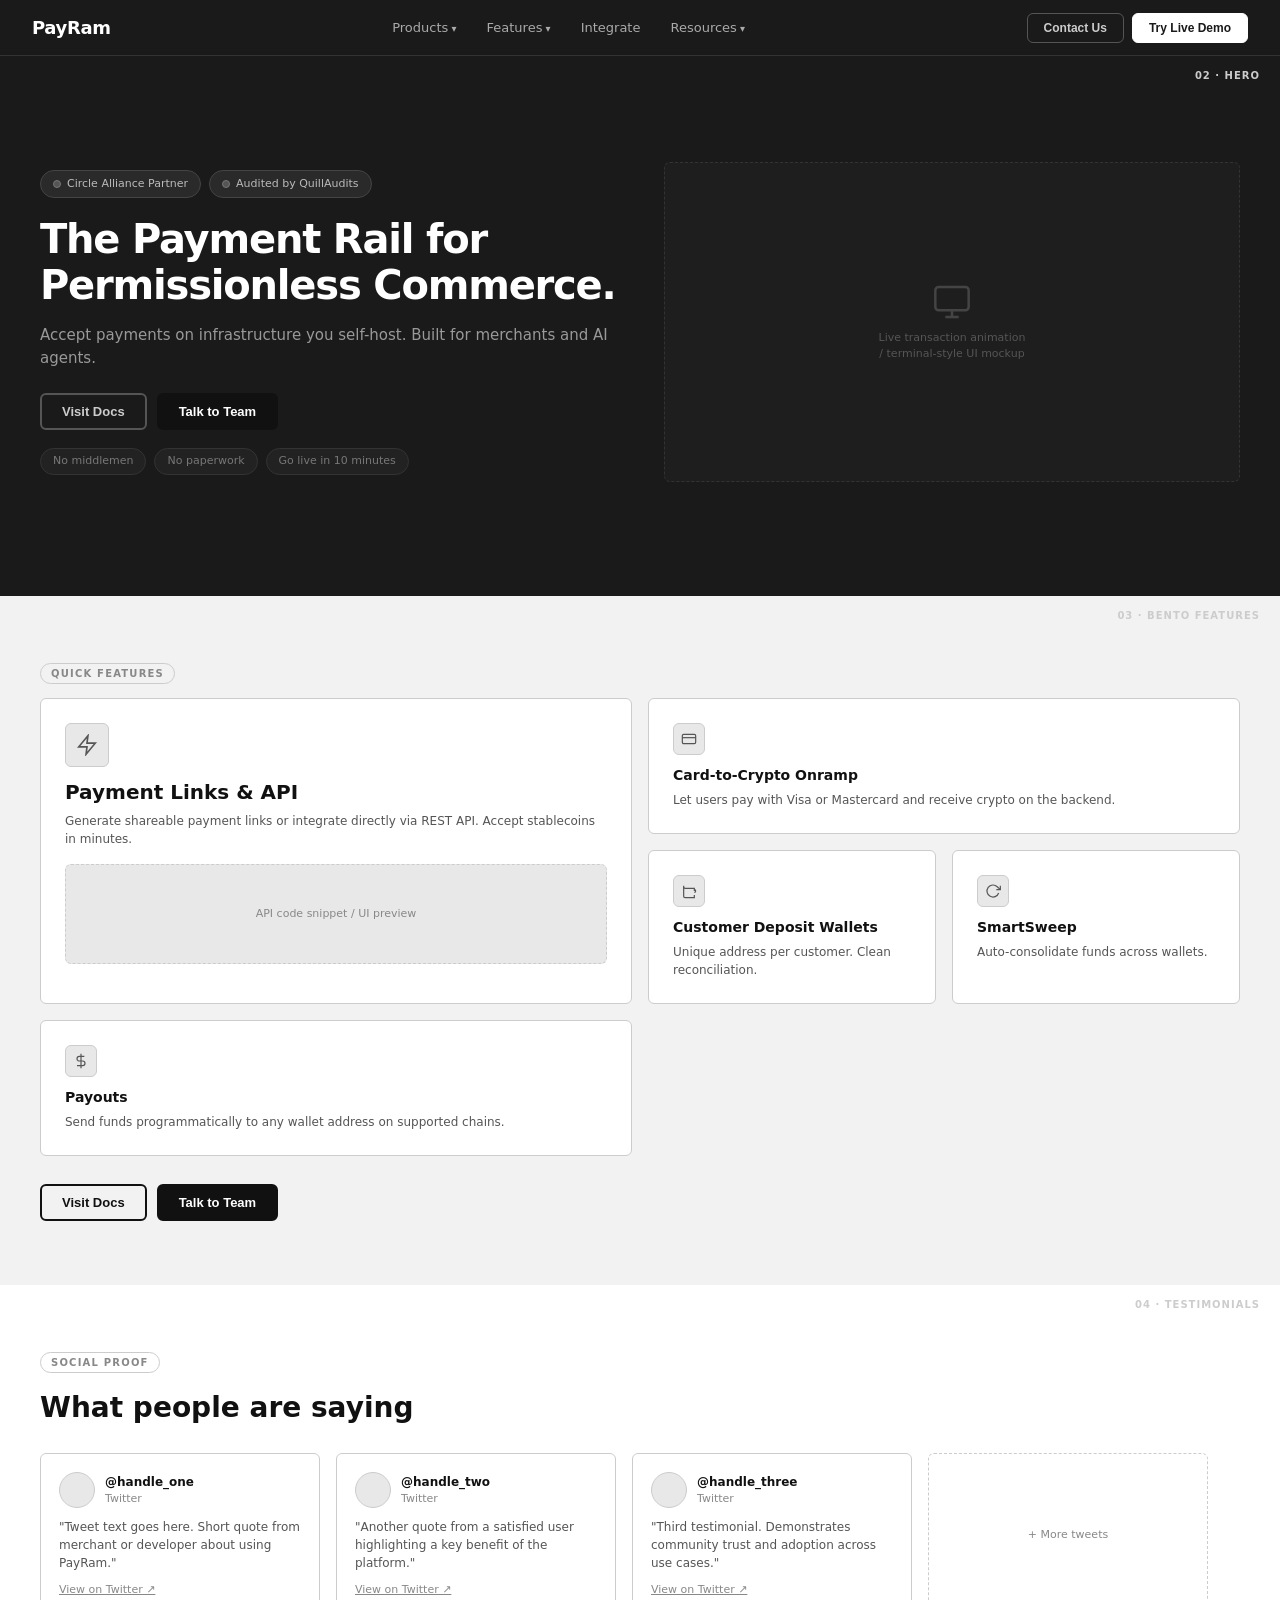
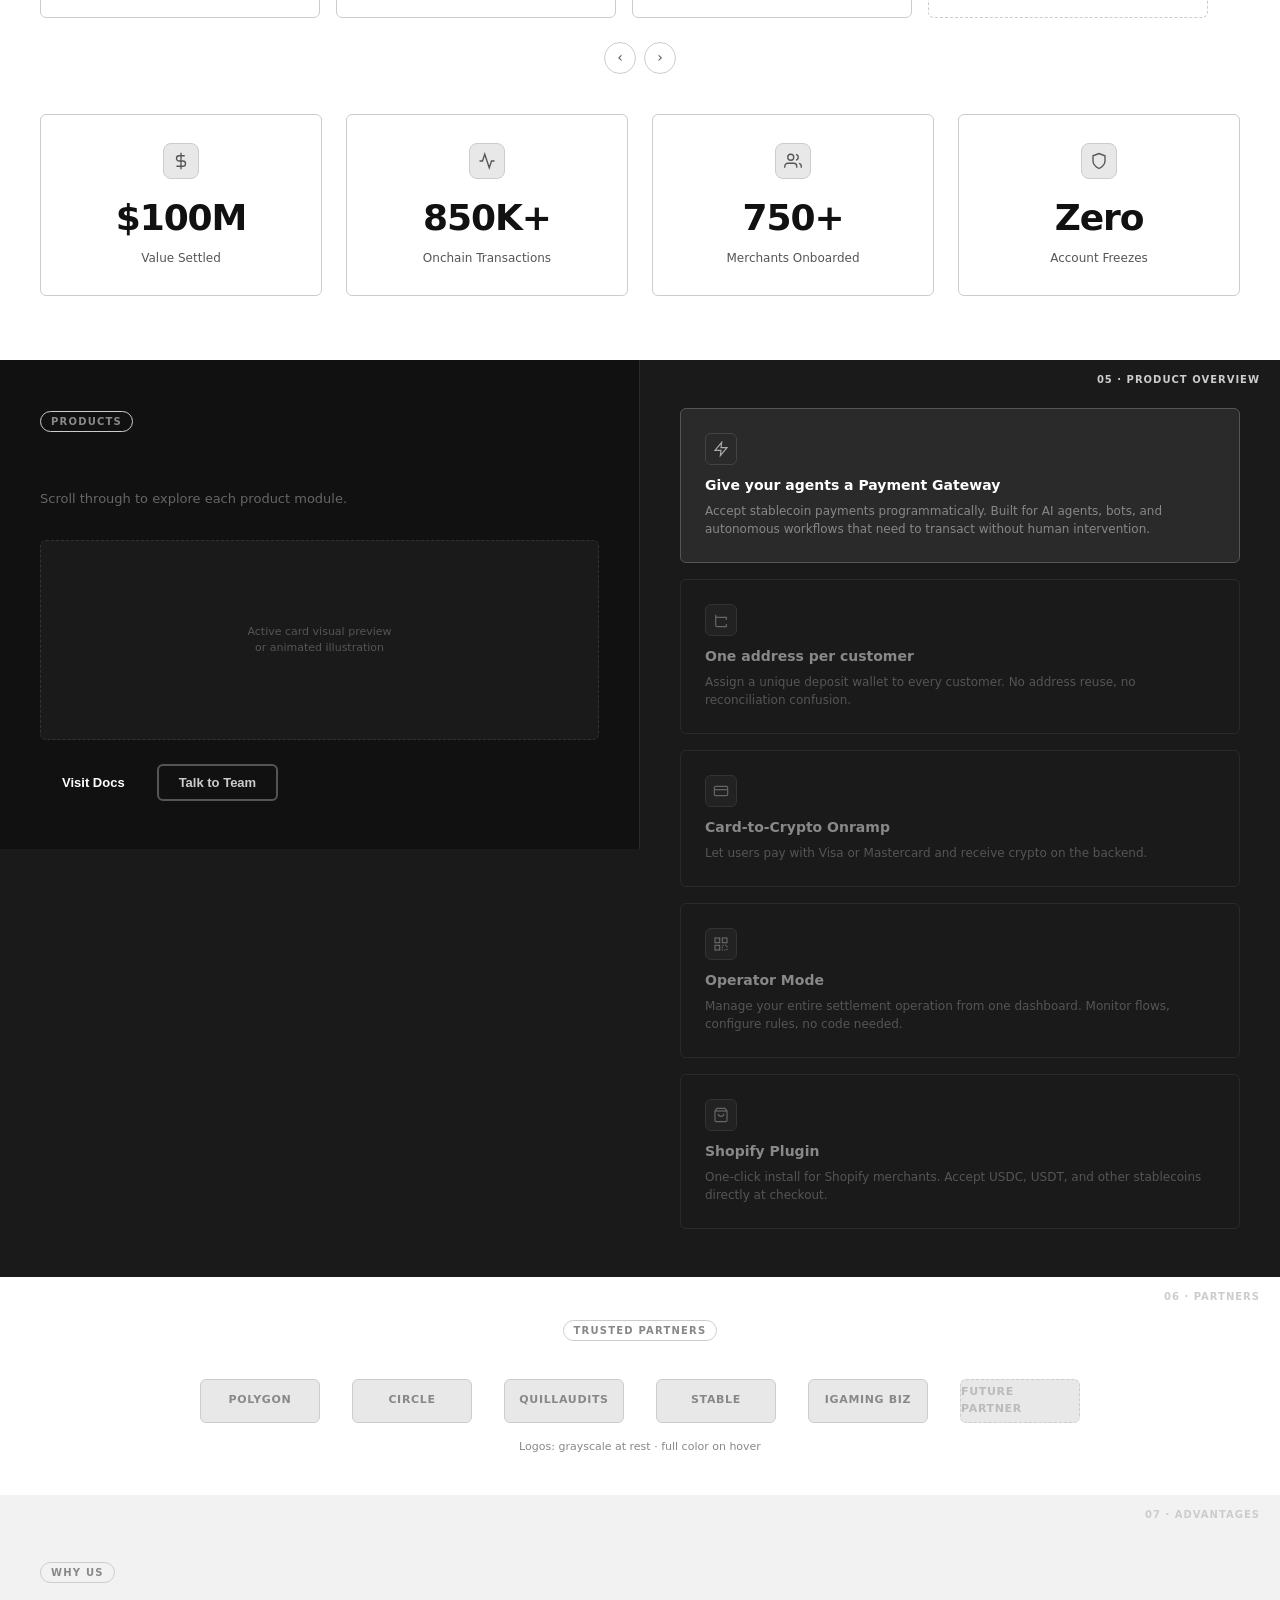
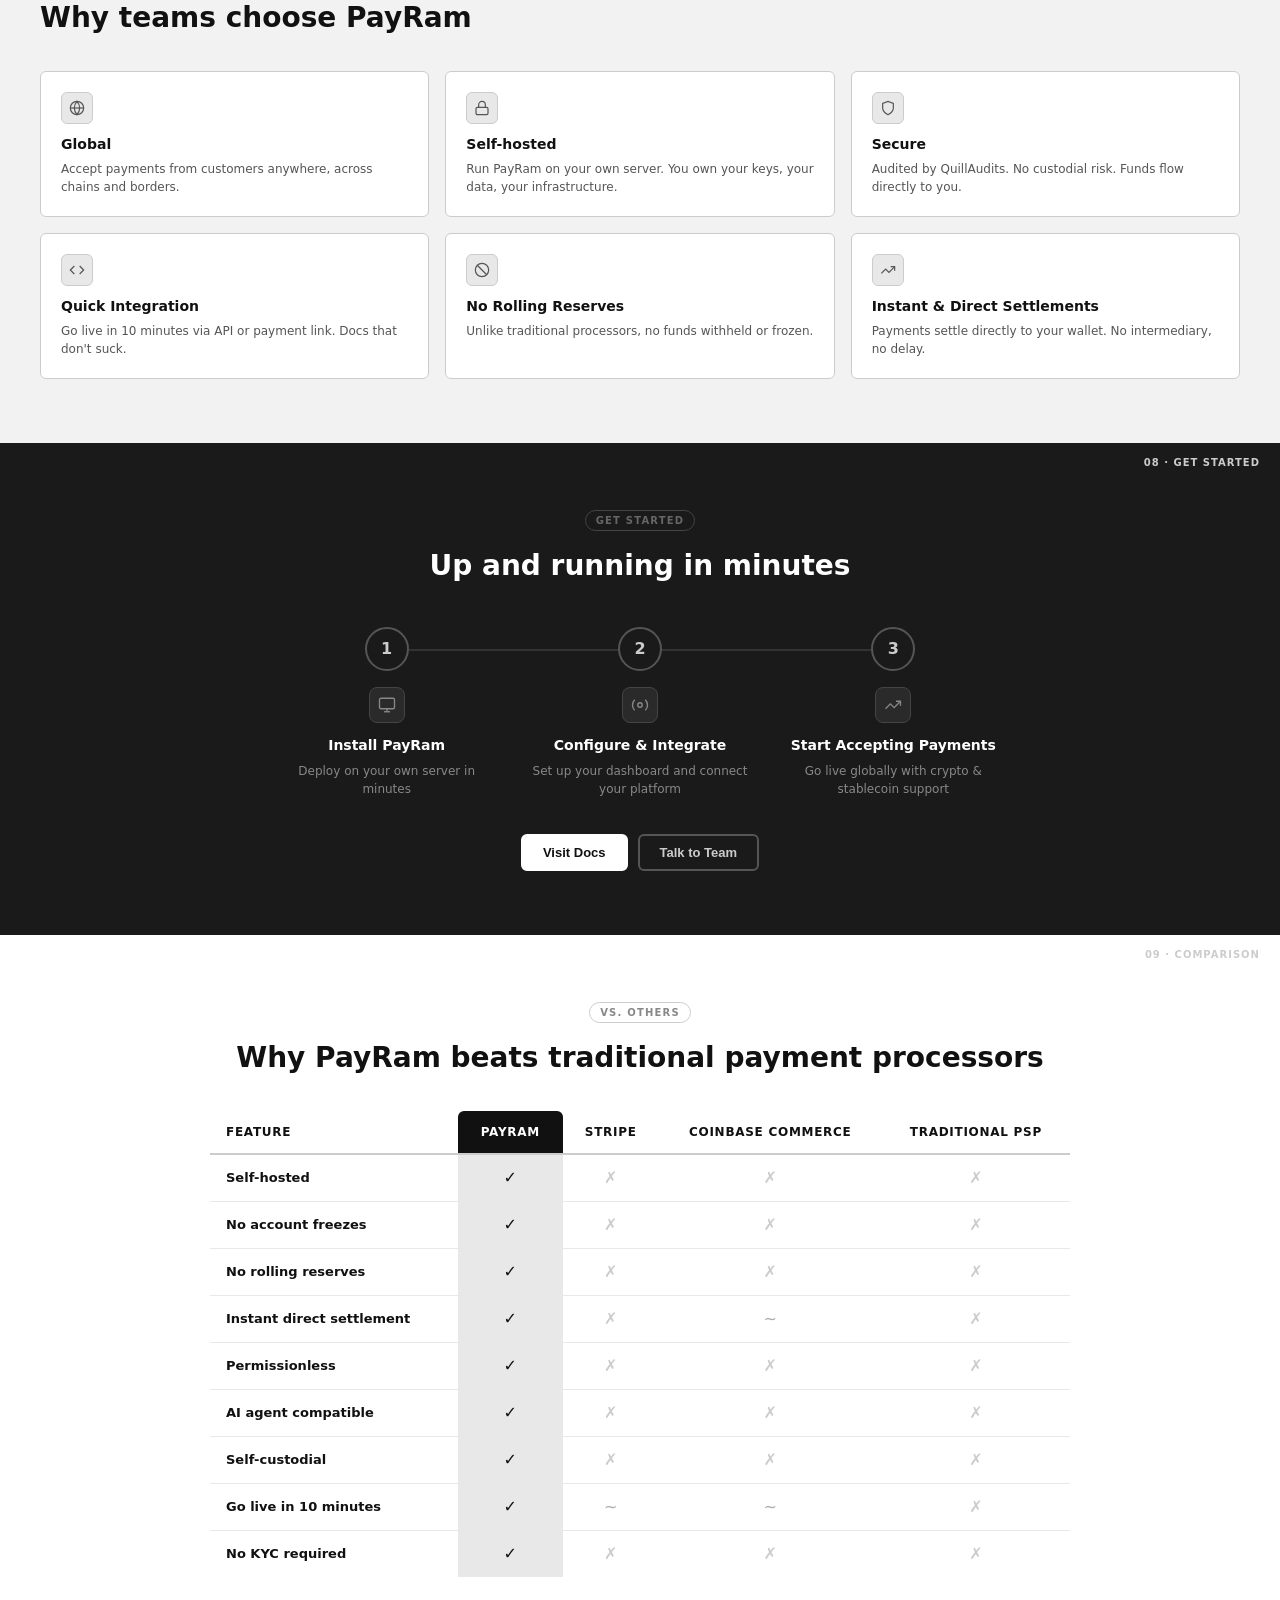
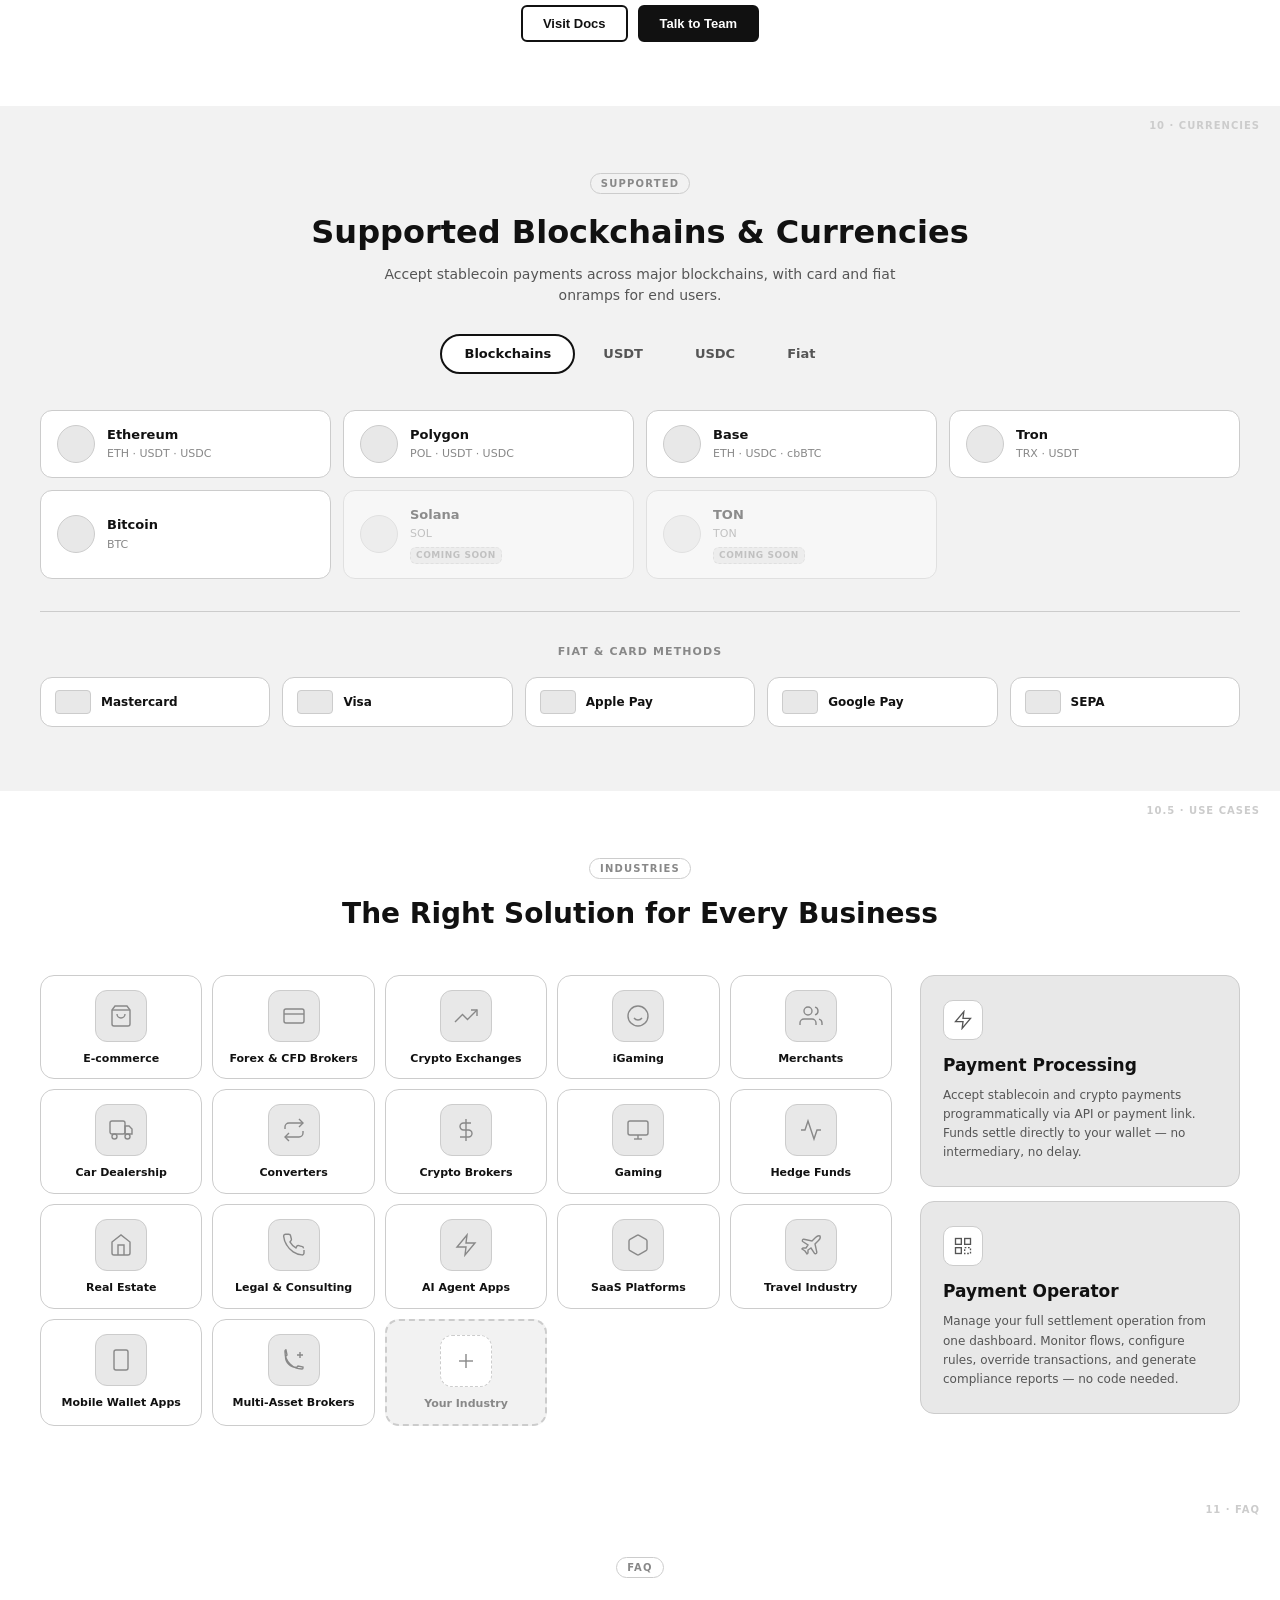
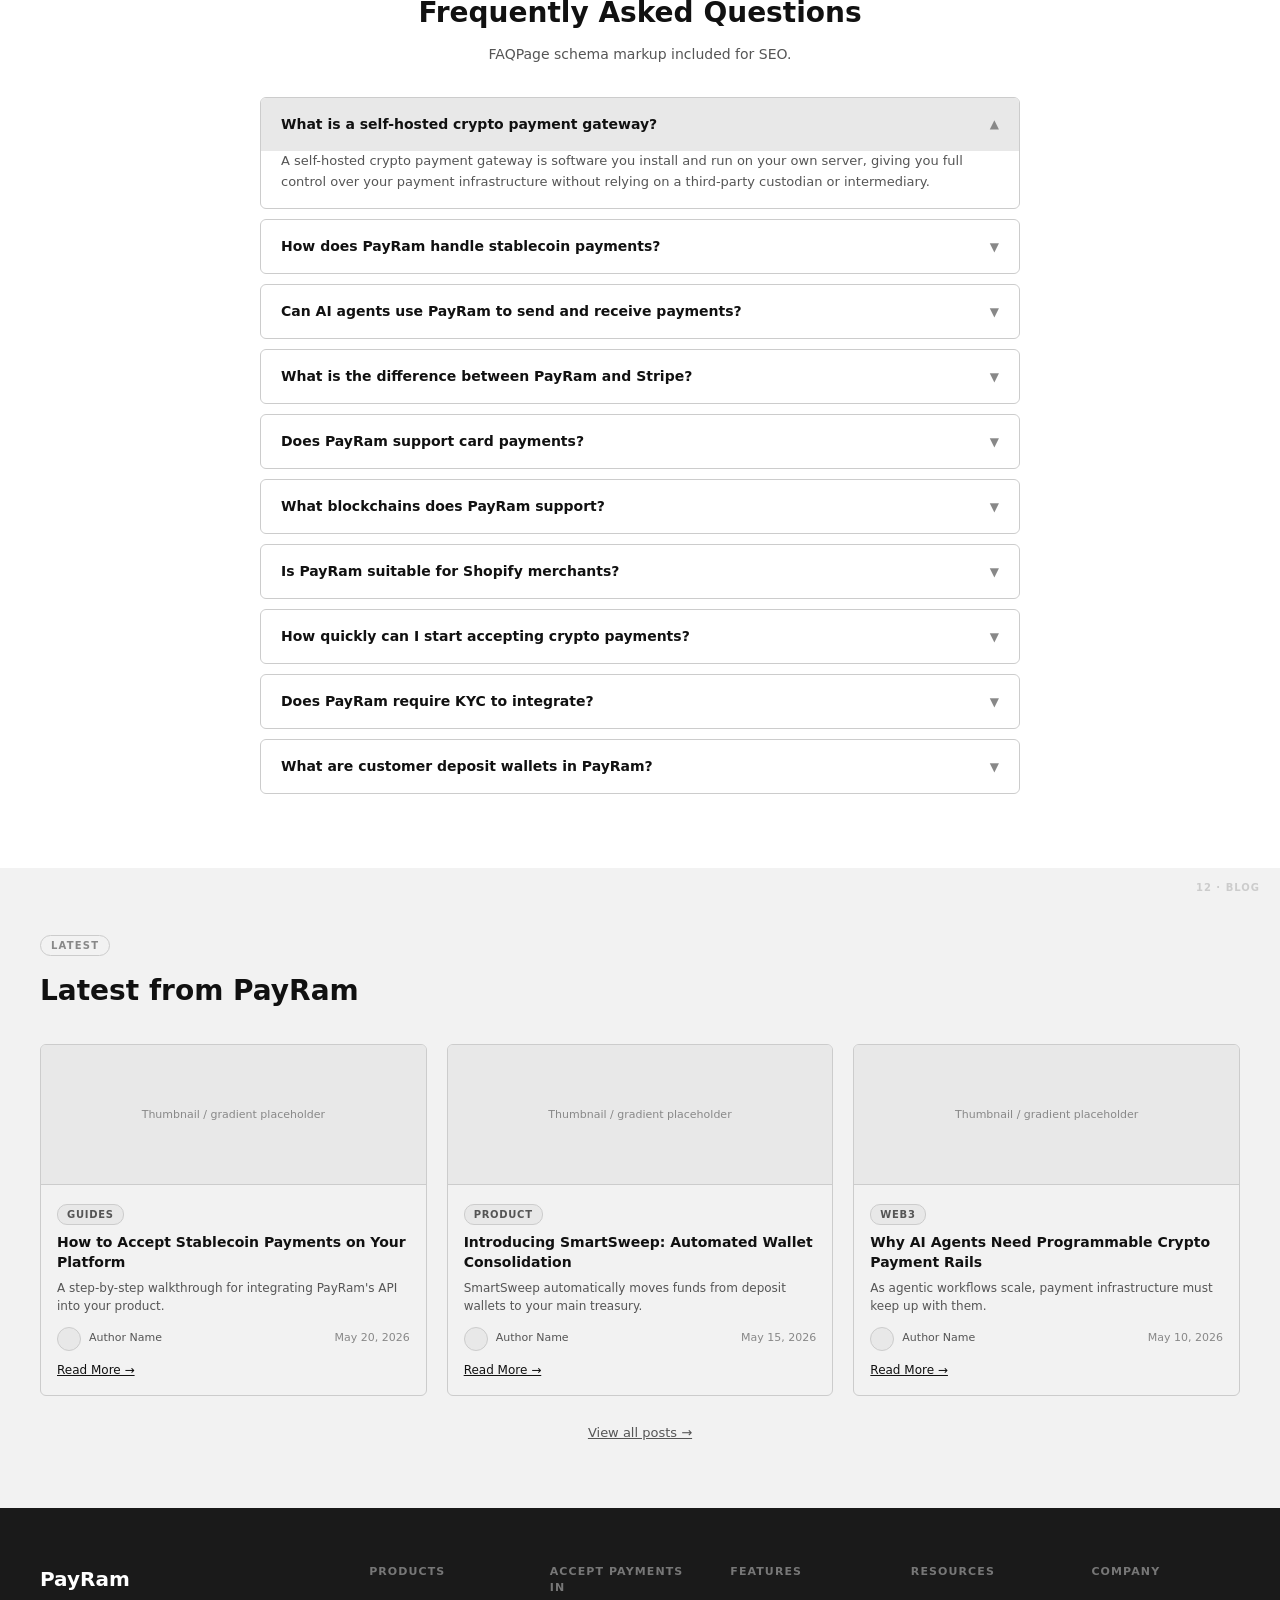
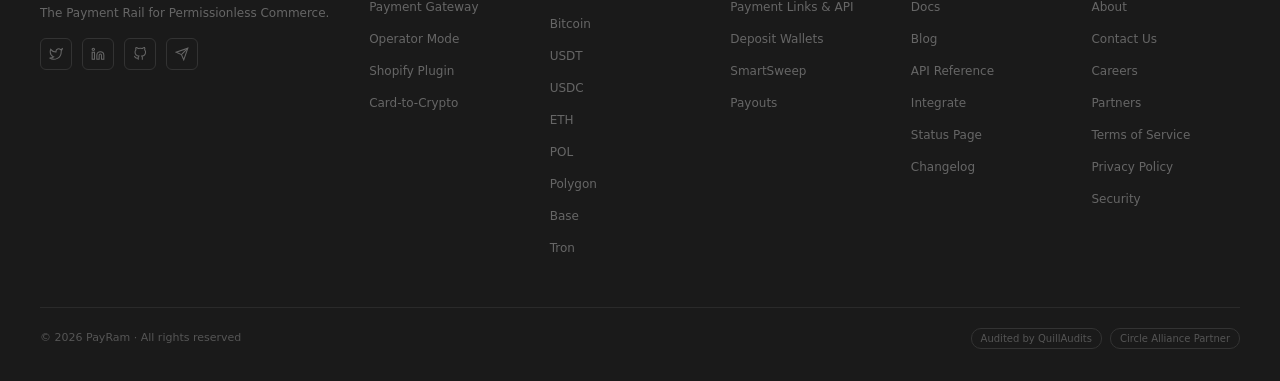
==== commit 25a6c131: "Add nav dropdowns and footer links to all pages - Add CSS-only hover dropdown nav to all 8 feature p" ====
--- a/index.html
+++ b/index.html
@@ -93,6 +93,15 @@
   .nav-btn { font-size: 12px; font-weight: 600; padding: 7px 16px; border-radius: var(--radius); cursor: default; }
   .nav-btn-ghost { border: 1.5px solid #555; color: #ccc; background: transparent; }
   .nav-btn-solid { border: 1.5px solid var(--white); color: var(--dark); background: var(--white); }
+  /* Nav dropdowns */
+  .nav-item { position: relative; display: flex; align-items: center; }
+  .nav-item:hover .nav-drop { display: block; }
+  .nav-drop { display: none; position: absolute; top: calc(100% + 4px); left: 0; background: #1e1e1e; border: 1px solid #333; border-radius: 8px; padding: 6px; min-width: 200px; z-index: 200; box-shadow: 0 8px 24px rgba(0,0,0,.4); }
+  .nav-drop-link { display: flex; align-items: center; gap: 8px; padding: 8px 12px; font-size: 12px; color: #aaa; text-decoration: none; border-radius: 5px; white-space: nowrap; }
+  .nav-drop-link:hover { background: #2a2a2a; color: var(--white); }
+  .nav-drop-link .ndl-icon { width: 24px; height: 24px; background: #2a2a2a; border: 1px solid #3a3a3a; border-radius: 5px; display: flex; align-items: center; justify-content: center; flex-shrink: 0; }
+  .nav-drop-link .ndl-icon svg { width: 12px; height: 12px; stroke: #888; fill: none; stroke-width: 1.8; }
+  .nav-drop-link:hover .ndl-icon { background: #333; }
 
   /* ══════════════════════════════════════
      2. HERO
@@ -358,9 +367,32 @@
 <nav class="nav" data-section="01 · NAV">
   <div class="nav-logo">PayRam</div>
   <div class="nav-links">
-    <span class="nav-link has-arrow">Products</span>
+    <div class="nav-item">
+      <span class="nav-link has-arrow">Products</span>
+      <div class="nav-drop">
+        <a href="gateway.html" class="nav-drop-link"><span class="ndl-icon"><svg viewBox="0 0 24 24"><polygon points="13 2 3 14 12 14 11 22 21 10 12 10 13 2"/></svg></span>Payment Gateway</a>
+        <a href="operator.html" class="nav-drop-link"><span class="ndl-icon"><svg viewBox="0 0 24 24"><rect x="3" y="3" width="7" height="7"/><rect x="14" y="3" width="7" height="7"/><rect x="3" y="14" width="7" height="7"/></svg></span>Operator Mode</a>
+        <a href="shopify.html" class="nav-drop-link"><span class="ndl-icon"><svg viewBox="0 0 24 24"><path d="M6 2L3 6v14a2 2 0 0 0 2 2h14a2 2 0 0 0 2-2V6l-3-4z"/></svg></span>Shopify Plugin</a>
+        <a href="card-to-crypto.html" class="nav-drop-link"><span class="ndl-icon"><svg viewBox="0 0 24 24"><rect x="1" y="4" width="22" height="16" rx="2"/><line x1="1" y1="10" x2="23" y2="10"/></svg></span>Card-to-Crypto</a>
+      </div>
+    </div>
+    <div class="nav-item">
+      <span class="nav-link has-arrow">Features</span>
+      <div class="nav-drop">
+        <a href="payment-links.html" class="nav-drop-link"><span class="ndl-icon"><svg viewBox="0 0 24 24"><path d="M10 13a5 5 0 0 0 7.54.54l3-3a5 5 0 0 0-7.07-7.07l-1.72 1.71"/><path d="M14 11a5 5 0 0 0-7.54-.54l-3 3a5 5 0 0 0 7.07 7.07l1.71-1.71"/></svg></span>Payment Links &amp; API</a>
+        <a href="deposit-wallets.html" class="nav-drop-link"><span class="ndl-icon"><svg viewBox="0 0 24 24"><path d="M20 12V22H4V12"/><path d="M22 7H2v5h20V7z"/><path d="M12 22V7"/></svg></span>Deposit Wallets</a>
+        <a href="smartsweep.html" class="nav-drop-link"><span class="ndl-icon"><svg viewBox="0 0 24 24"><polyline points="23 6 13.5 15.5 8.5 10.5 1 18"/><polyline points="17 6 23 6 23 12"/></svg></span>SmartSweep</a>
+        <a href="payouts.html" class="nav-drop-link"><span class="ndl-icon"><svg viewBox="0 0 24 24"><line x1="22" y1="2" x2="11" y2="13"/><polygon points="22 2 15 22 11 13 2 9 22 2"/></svg></span>Payouts</a>
+      </div>
+    </div>
     <span class="nav-link">Integrate</span>
-    <span class="nav-link has-arrow">Resources</span>
+    <div class="nav-item">
+      <span class="nav-link has-arrow">Resources</span>
+      <div class="nav-drop">
+        <a href="#" class="nav-drop-link"><span class="ndl-icon"><svg viewBox="0 0 24 24"><path d="M14 2H6a2 2 0 0 0-2 2v16a2 2 0 0 0 2 2h12a2 2 0 0 0 2-2V8z"/><polyline points="14 2 14 8 20 8"/></svg></span>Docs</a>
+        <a href="#" class="nav-drop-link"><span class="ndl-icon"><svg viewBox="0 0 24 24"><path d="M2 3h6a4 4 0 0 1 4 4v14a3 3 0 0 0-3-3H2z"/><path d="M22 3h-6a4 4 0 0 0-4 4v14a3 3 0 0 1 3-3h7z"/></svg></span>Blog</a>
+      </div>
+    </div>
   </div>
   <div class="nav-right">
     <button class="nav-btn nav-btn-ghost">Contact Us</button>
@@ -1009,11 +1041,10 @@
     <div>
       <div class="footer-col-title">Products</div>
       <ul class="footer-links">
-        <li><a href="#">Gateway</a></li>
-        <li><a href="#">Operator Mode</a></li>
-        <li><a href="#">Wallet App</a></li>
-        <li><a href="#">Shopify Plugin</a></li>
-        <li><a href="#">Card-to-Crypto Onramp</a></li>
+        <li><a href="gateway.html">Payment Gateway</a></li>
+        <li><a href="operator.html">Operator Mode</a></li>
+        <li><a href="shopify.html">Shopify Plugin</a></li>
+        <li><a href="card-to-crypto.html">Card-to-Crypto</a></li>
       </ul>
     </div>
     <div>
@@ -1032,14 +1063,10 @@
     <div>
       <div class="footer-col-title">Features</div>
       <ul class="footer-links">
-        <li><a href="#">Payment Links</a></li>
-        <li><a href="#">Payment APIs</a></li>
-        <li><a href="#">Deposit Wallets</a></li>
-        <li><a href="#">SmartSweep</a></li>
-        <li><a href="#">Payouts</a></li>
-        <li><a href="#">Card Onramp</a></li>
-        <li><a href="#">Operator Dashboard</a></li>
-        <li><a href="#">AI Agent Payments</a></li>
+        <li><a href="payment-links.html">Payment Links &amp; API</a></li>
+        <li><a href="deposit-wallets.html">Deposit Wallets</a></li>
+        <li><a href="smartsweep.html">SmartSweep</a></li>
+        <li><a href="payouts.html">Payouts</a></li>
       </ul>
     </div>
     <div>
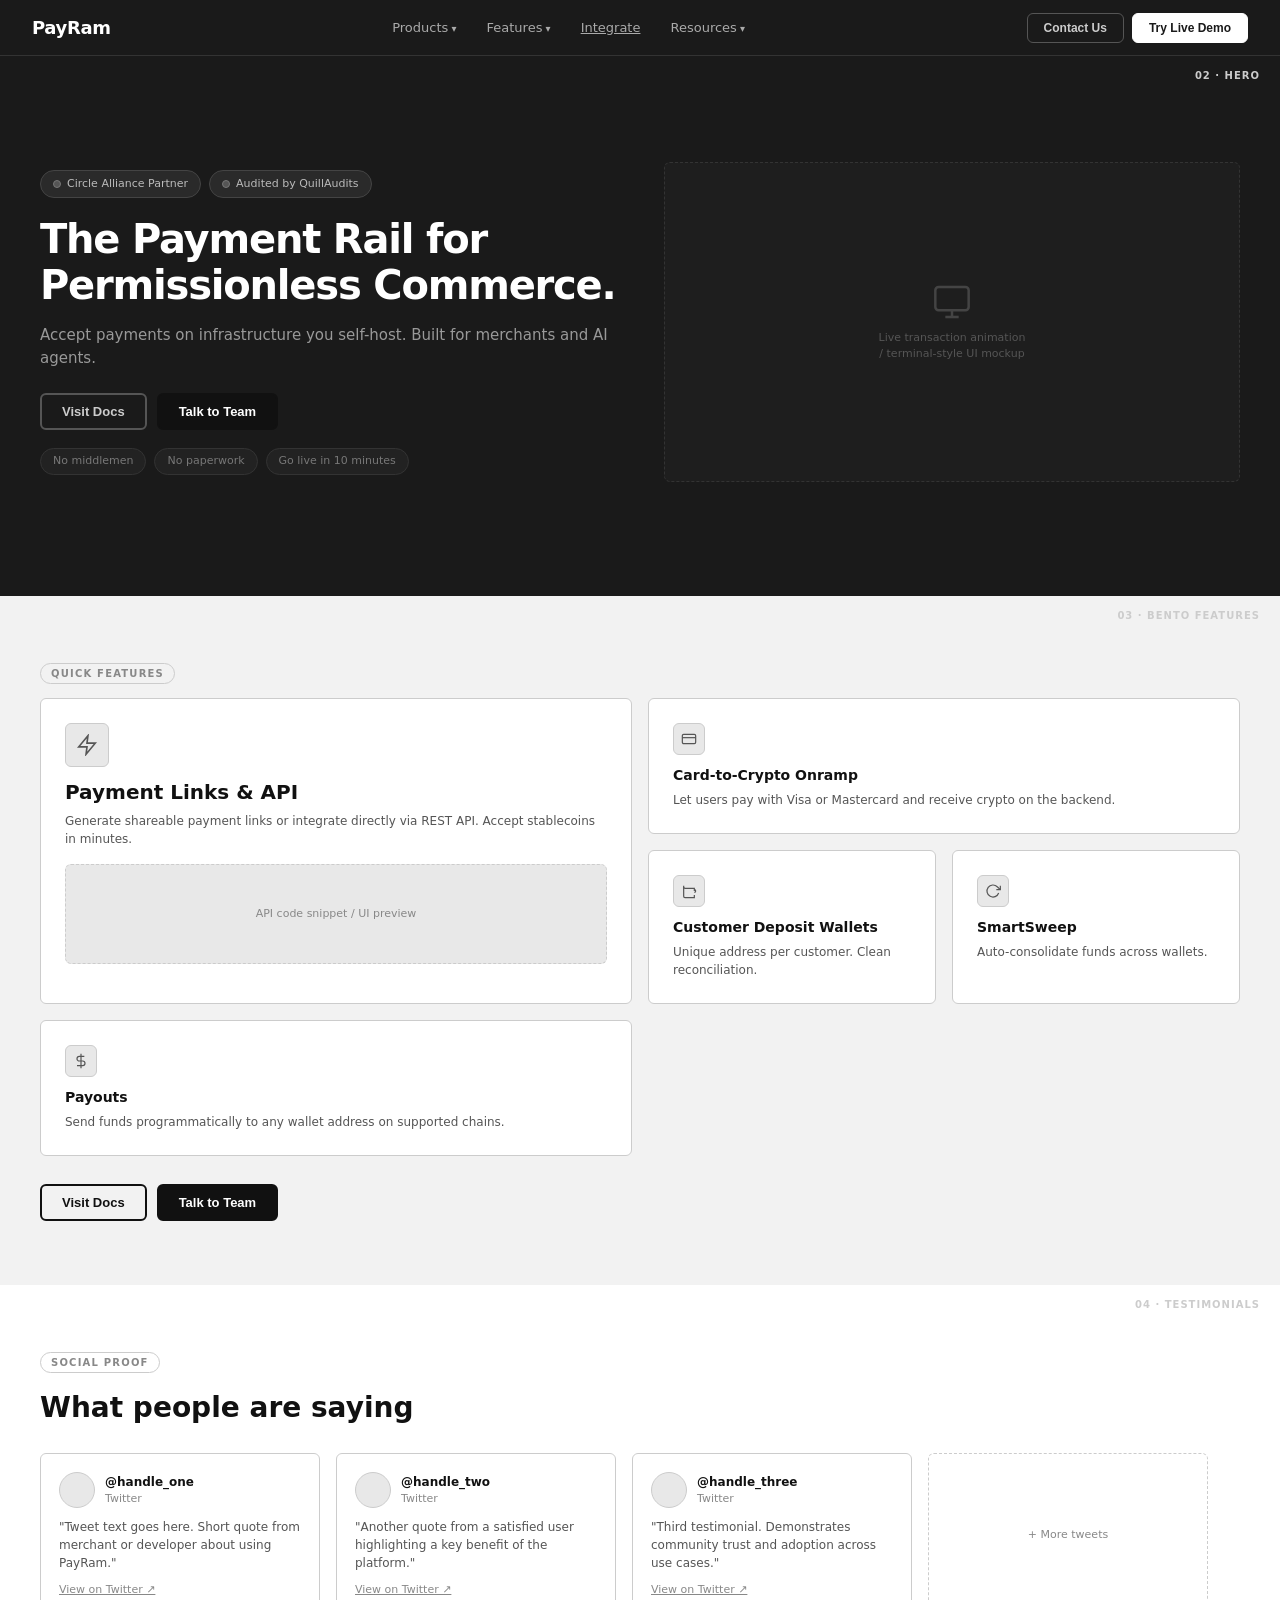
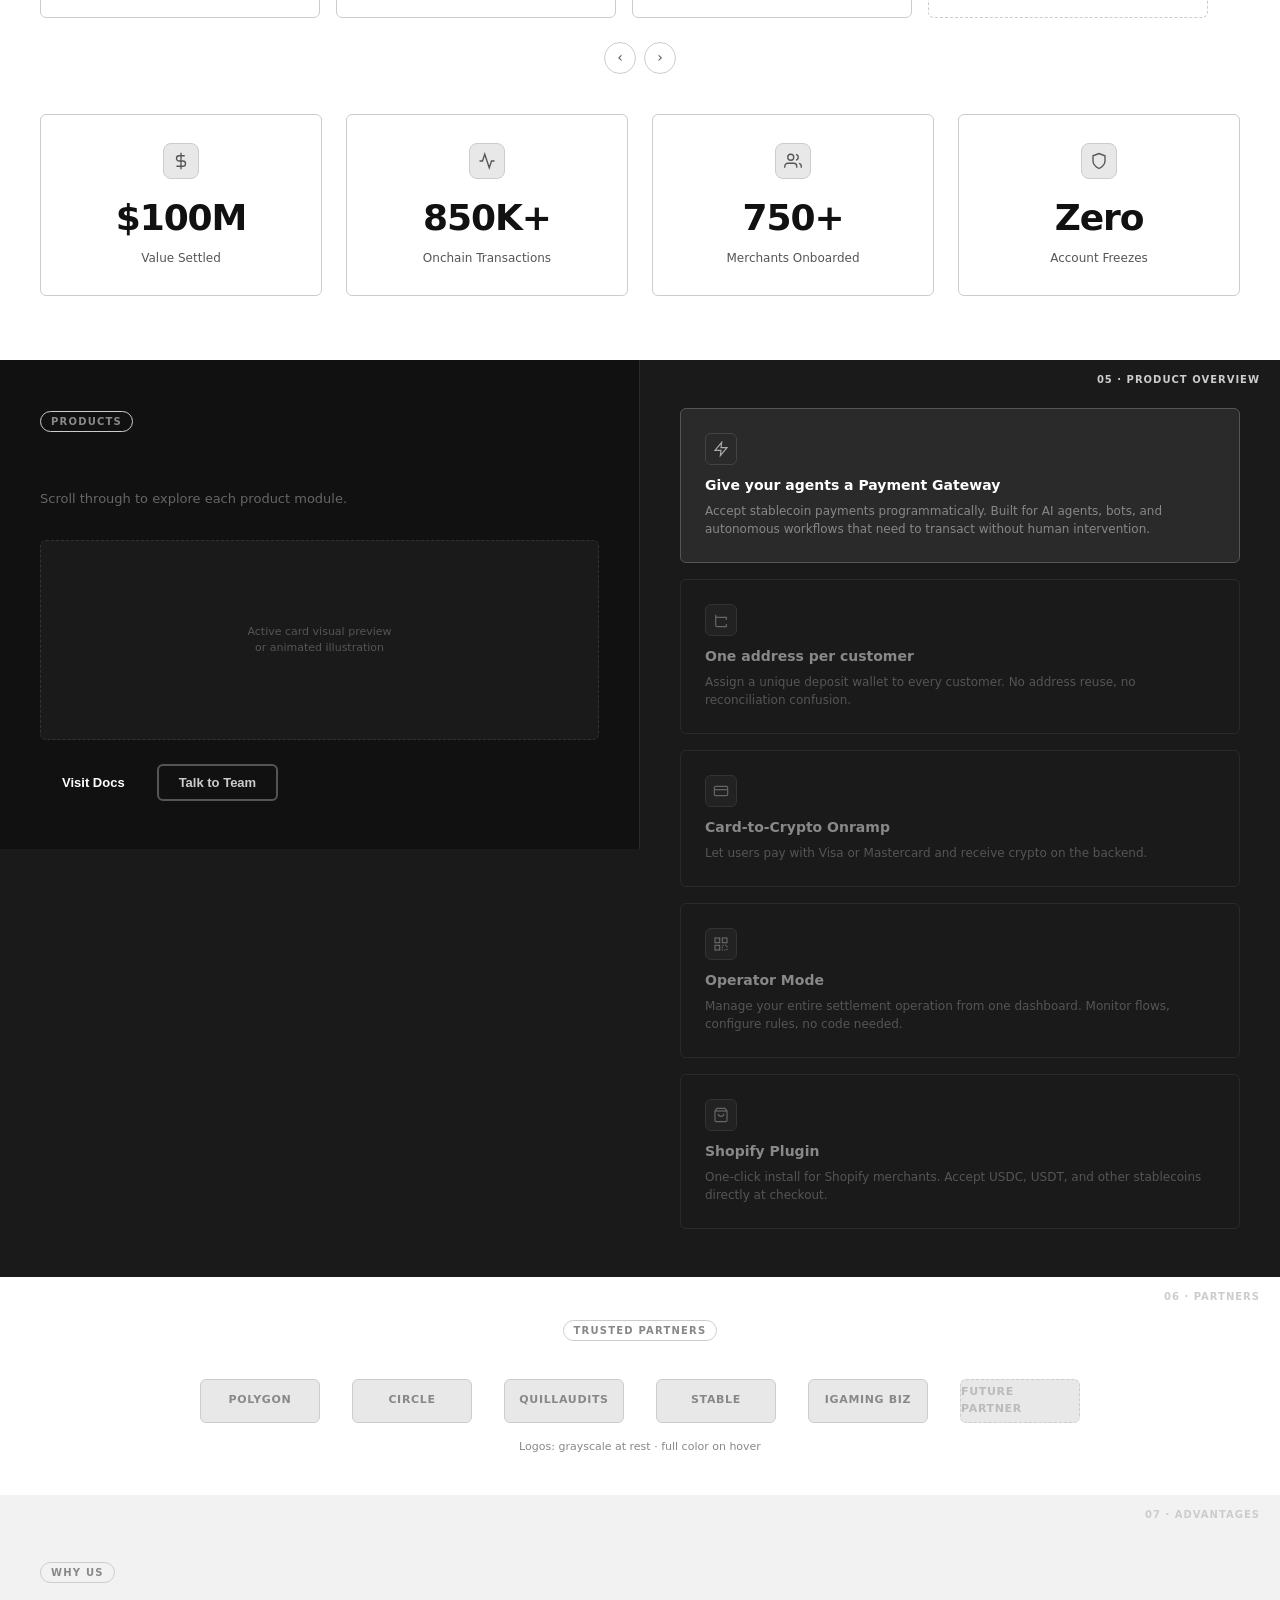
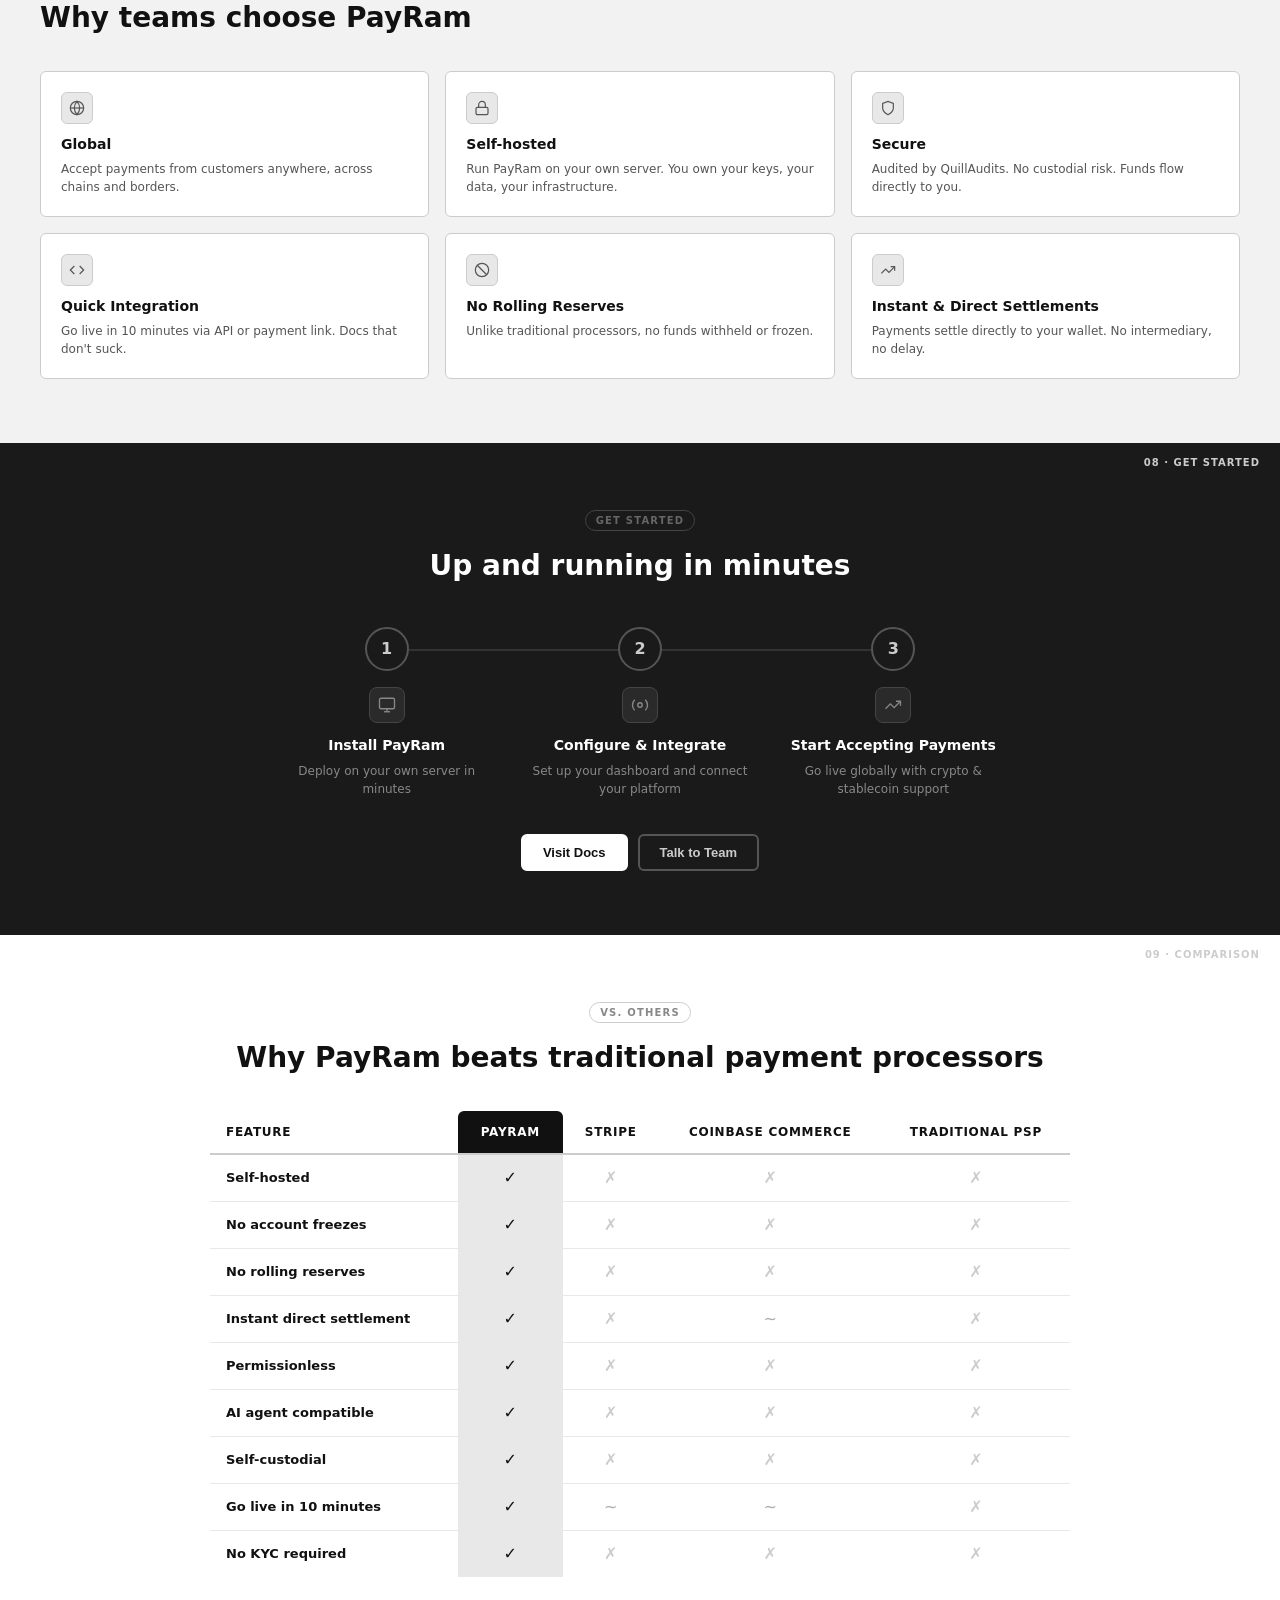
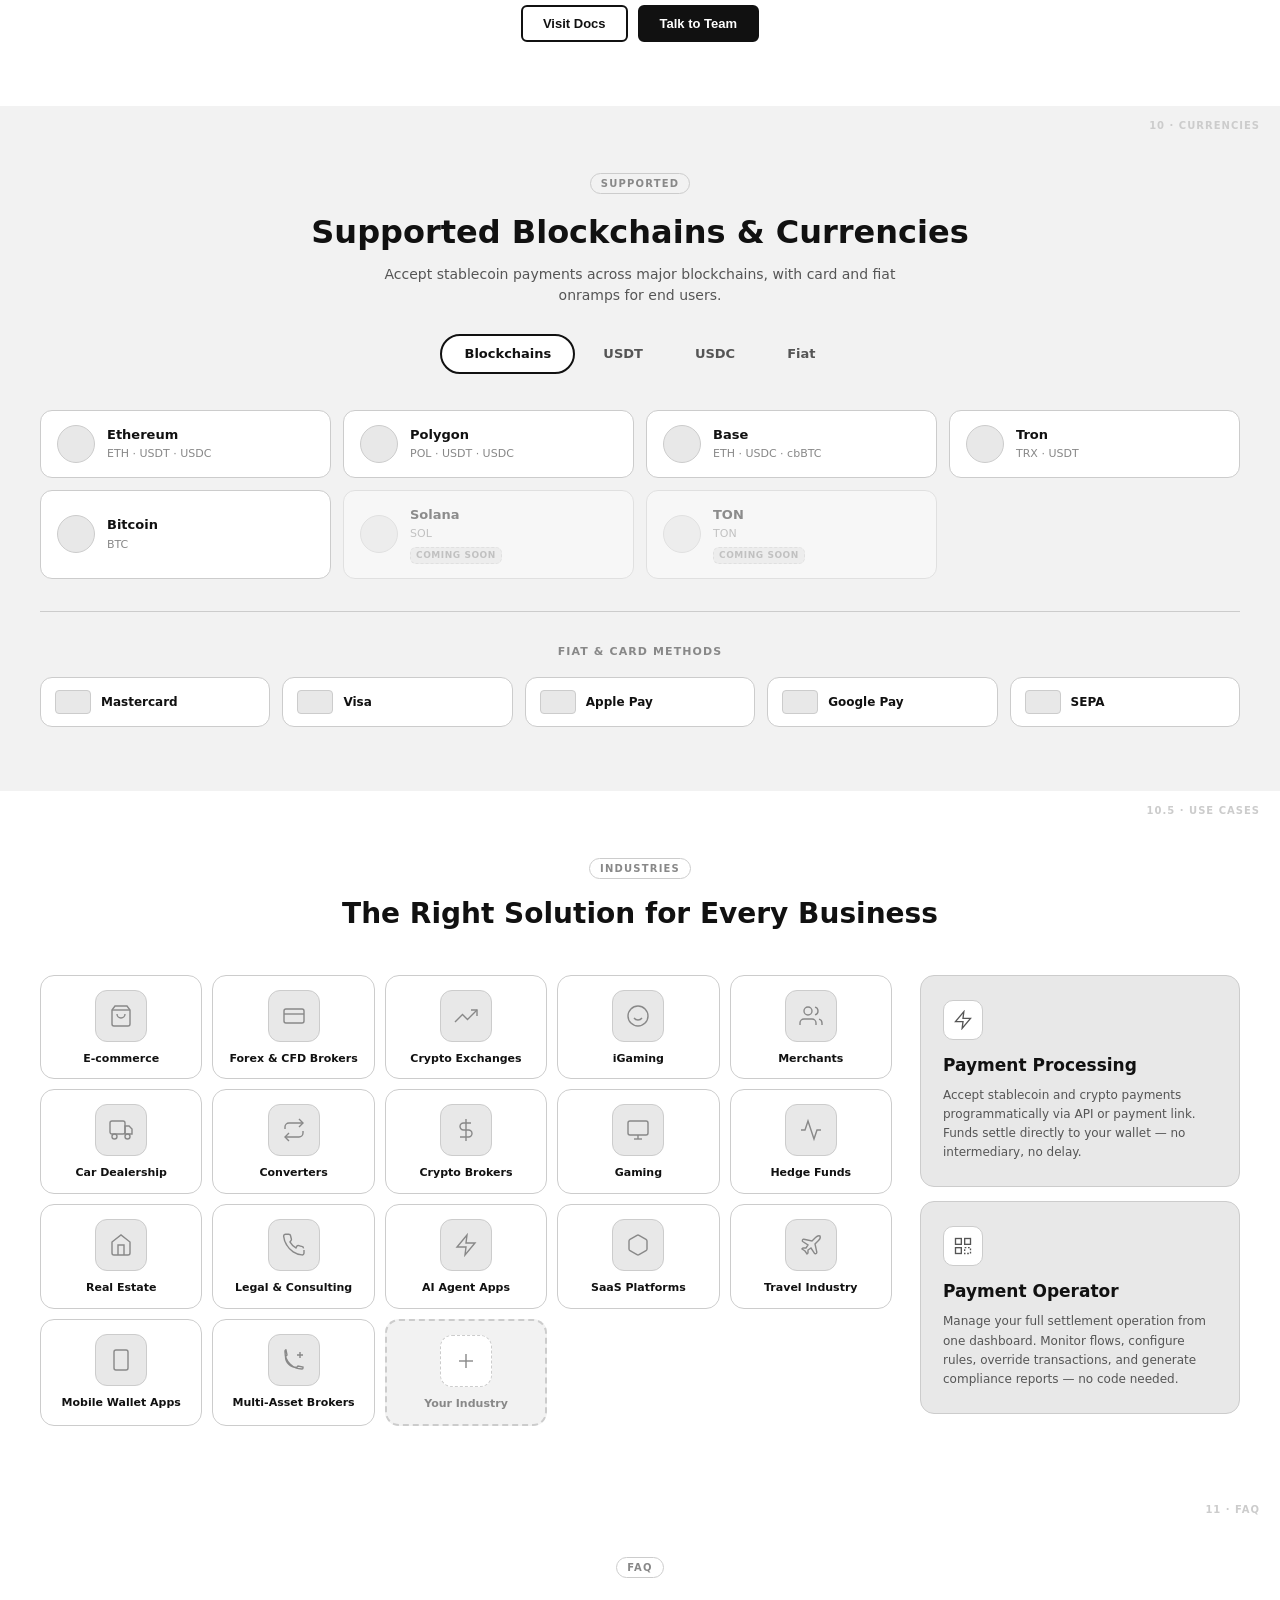
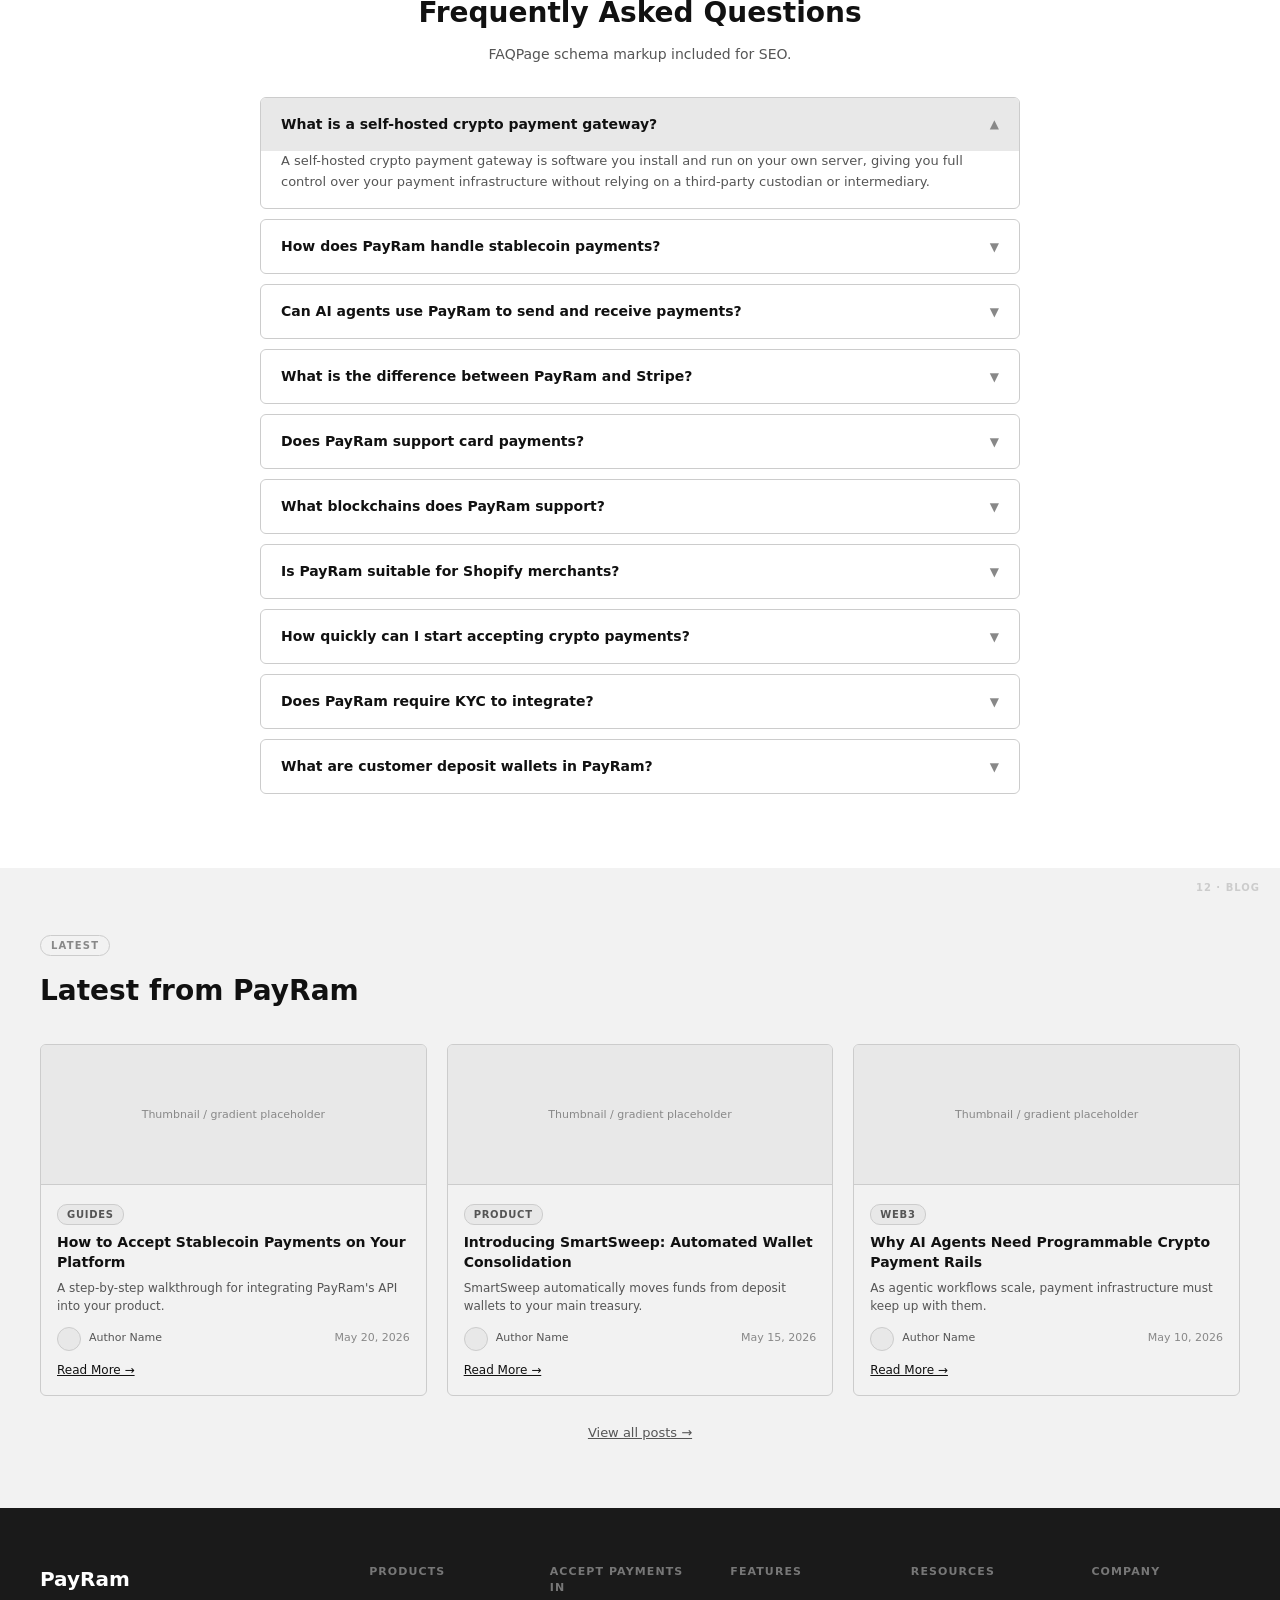
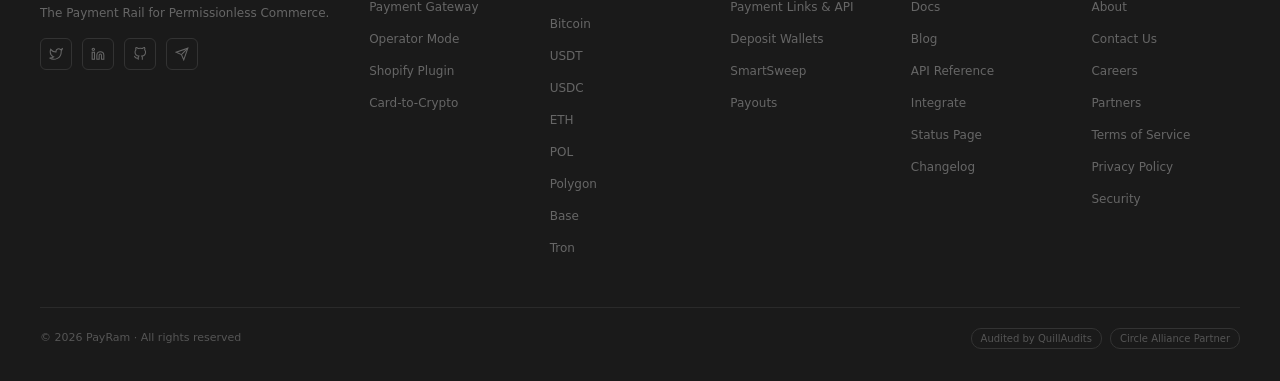
==== commit f8a763c5: "Link Integrate nav item to integrate.html across all pages Co-Authored-By: Claude Sonnet 4.6 <norepl" ====
--- a/index.html
+++ b/index.html
@@ -385,7 +385,7 @@
         <a href="payouts.html" class="nav-drop-link"><span class="ndl-icon"><svg viewBox="0 0 24 24"><line x1="22" y1="2" x2="11" y2="13"/><polygon points="22 2 15 22 11 13 2 9 22 2"/></svg></span>Payouts</a>
       </div>
     </div>
-    <span class="nav-link">Integrate</span>
+    <a href="integrate.html" class="nav-link">Integrate</a>
     <div class="nav-item">
       <span class="nav-link has-arrow">Resources</span>
       <div class="nav-drop">
